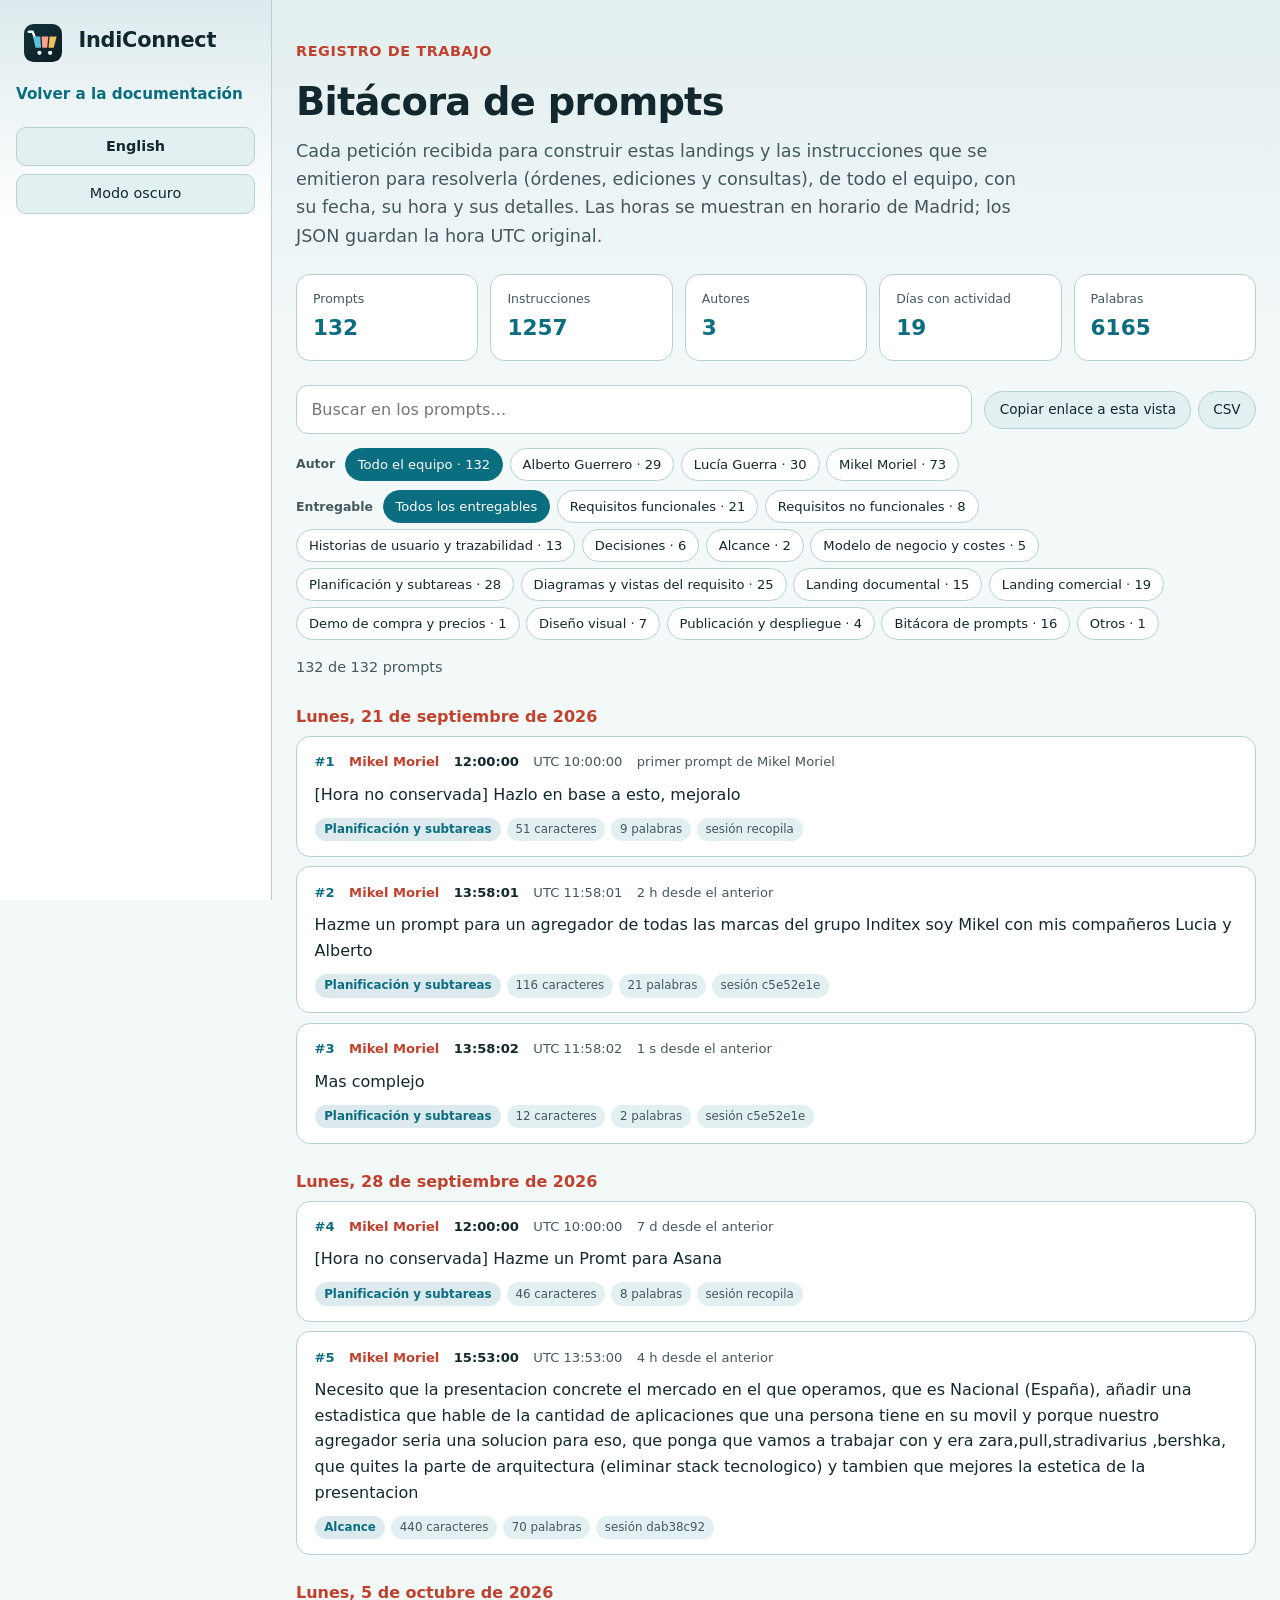
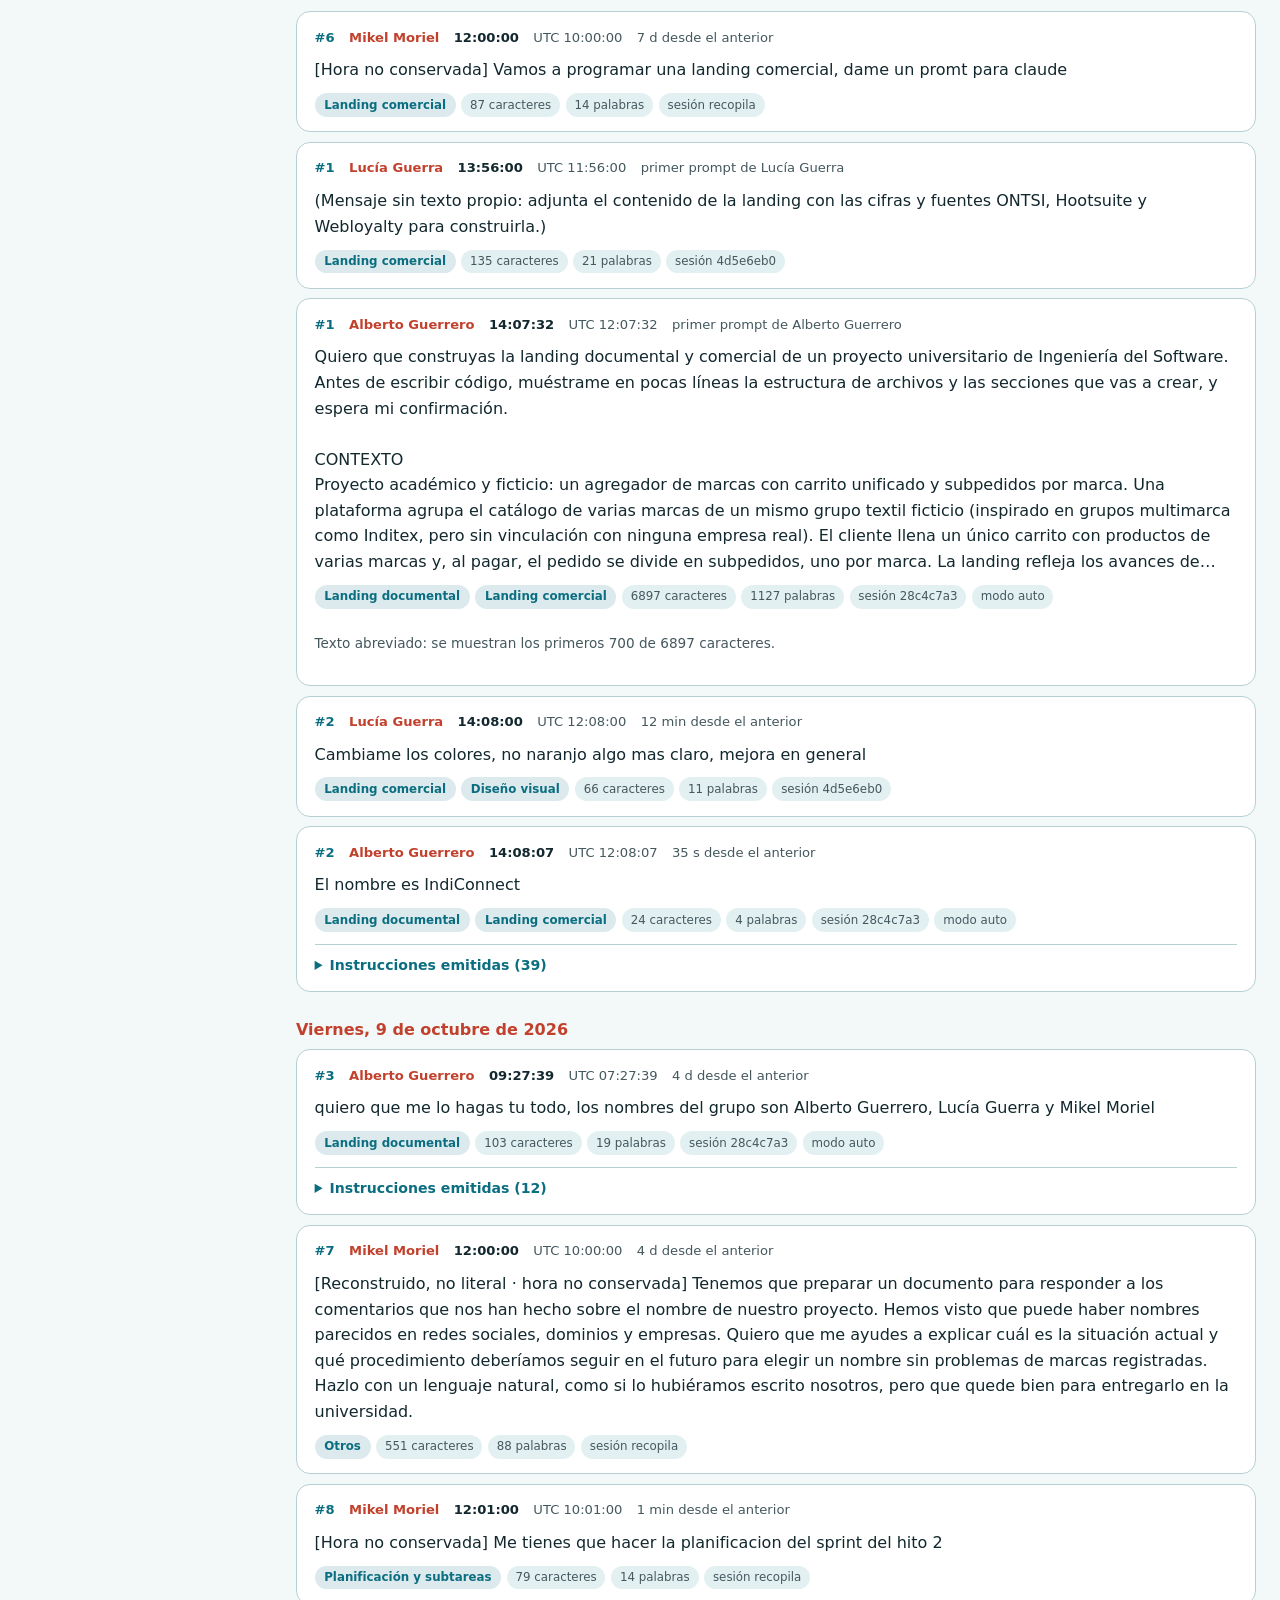
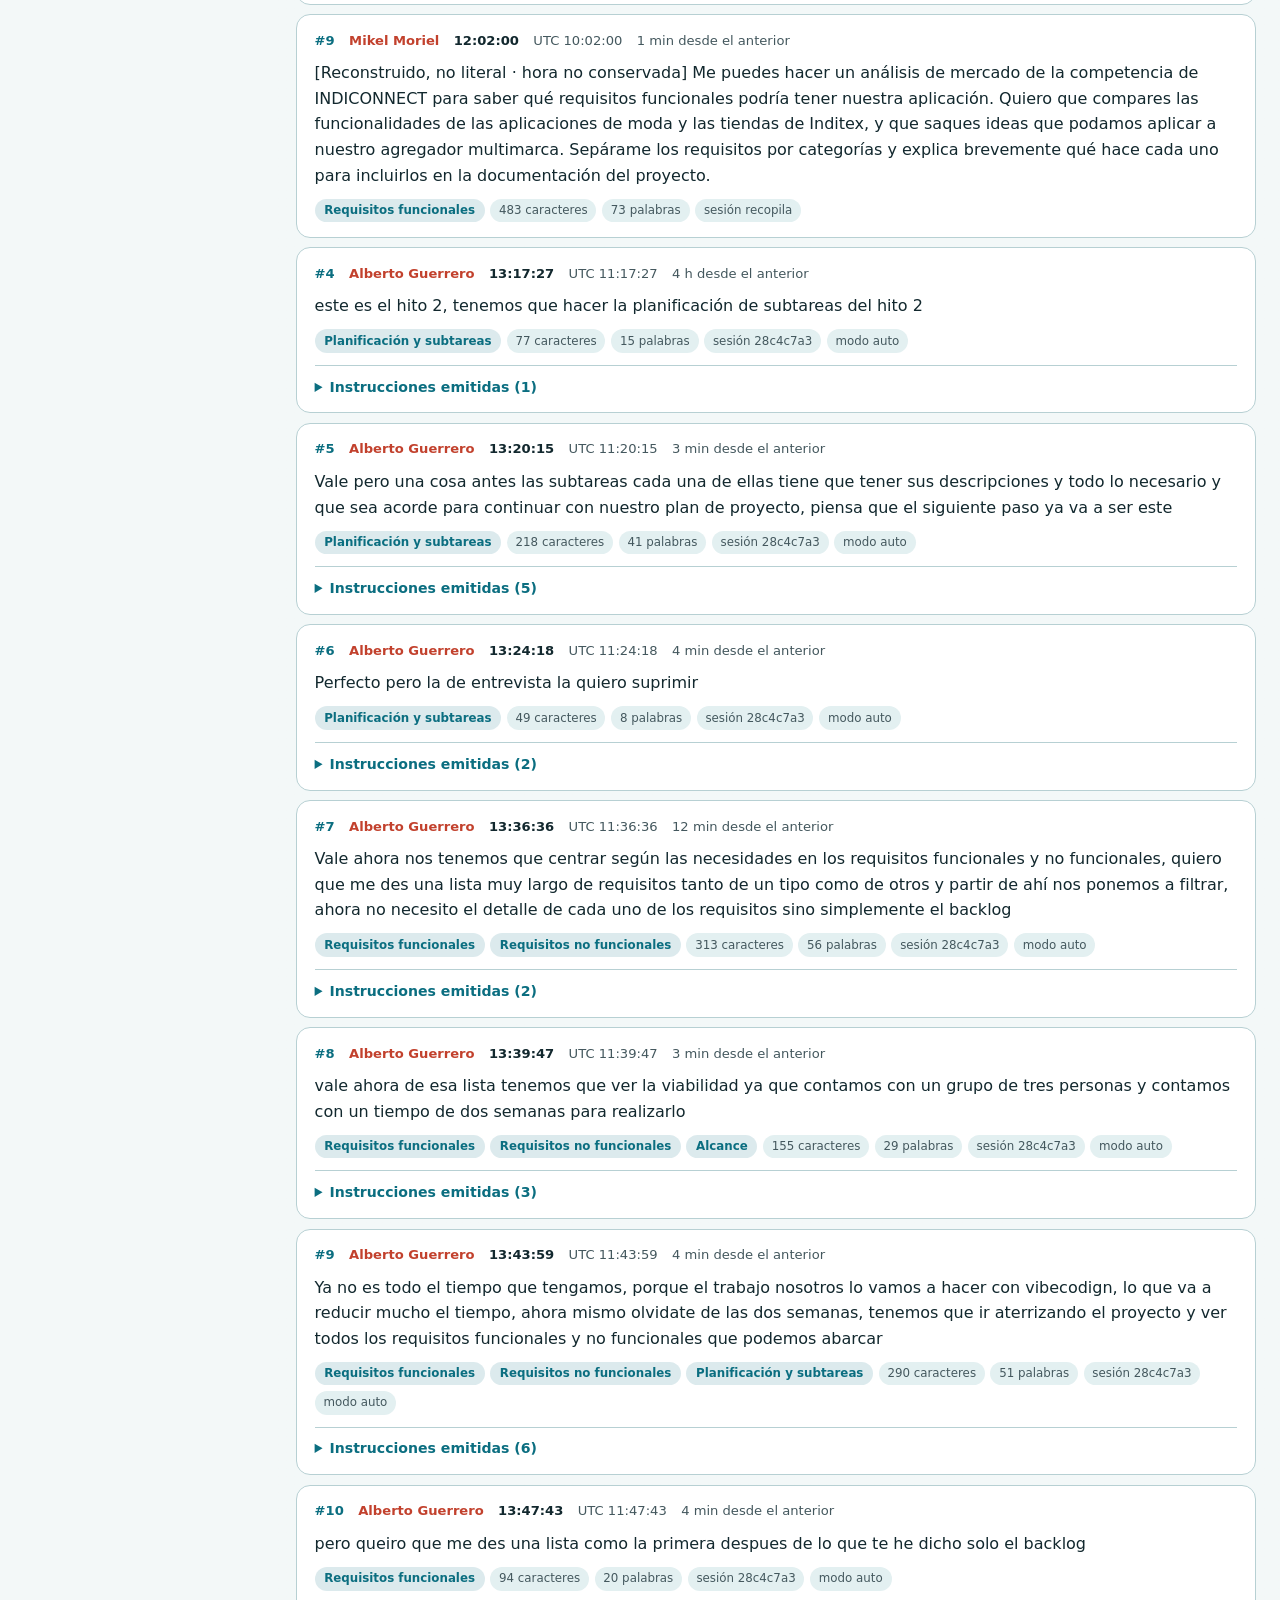
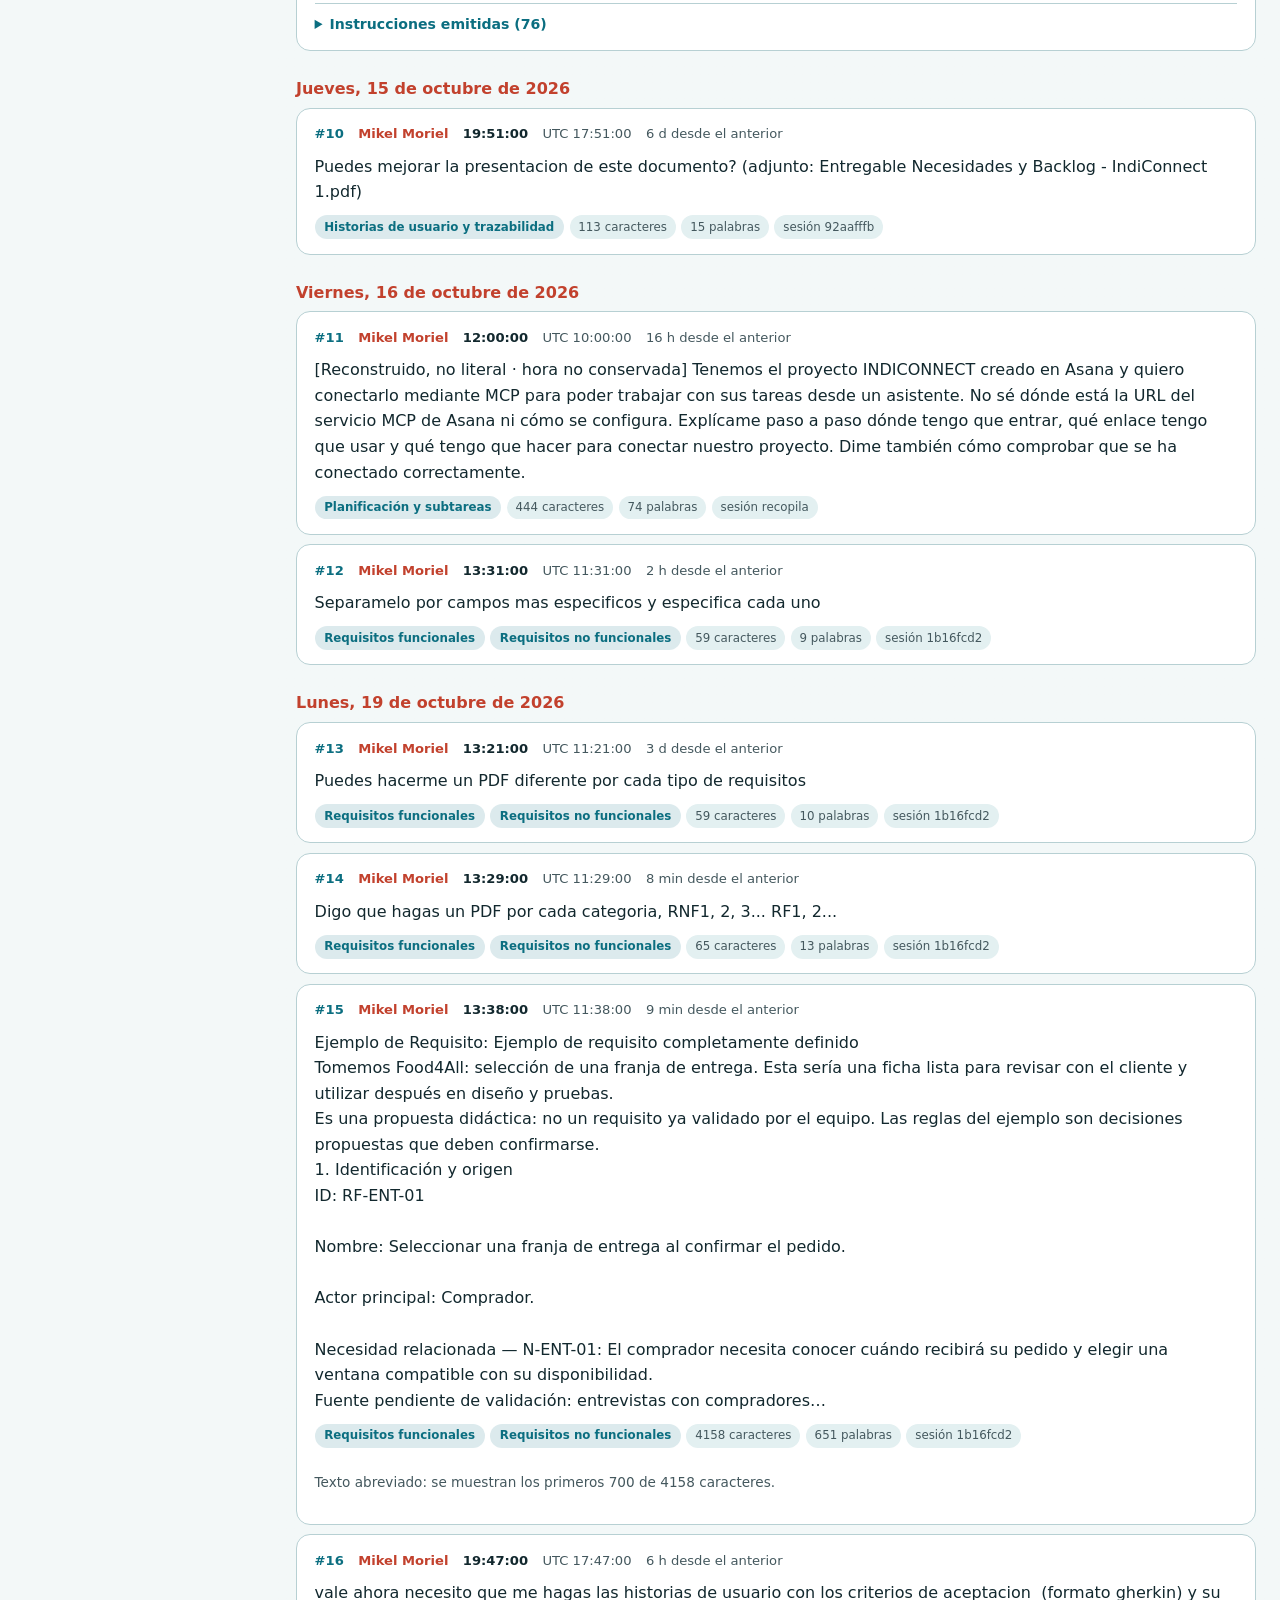
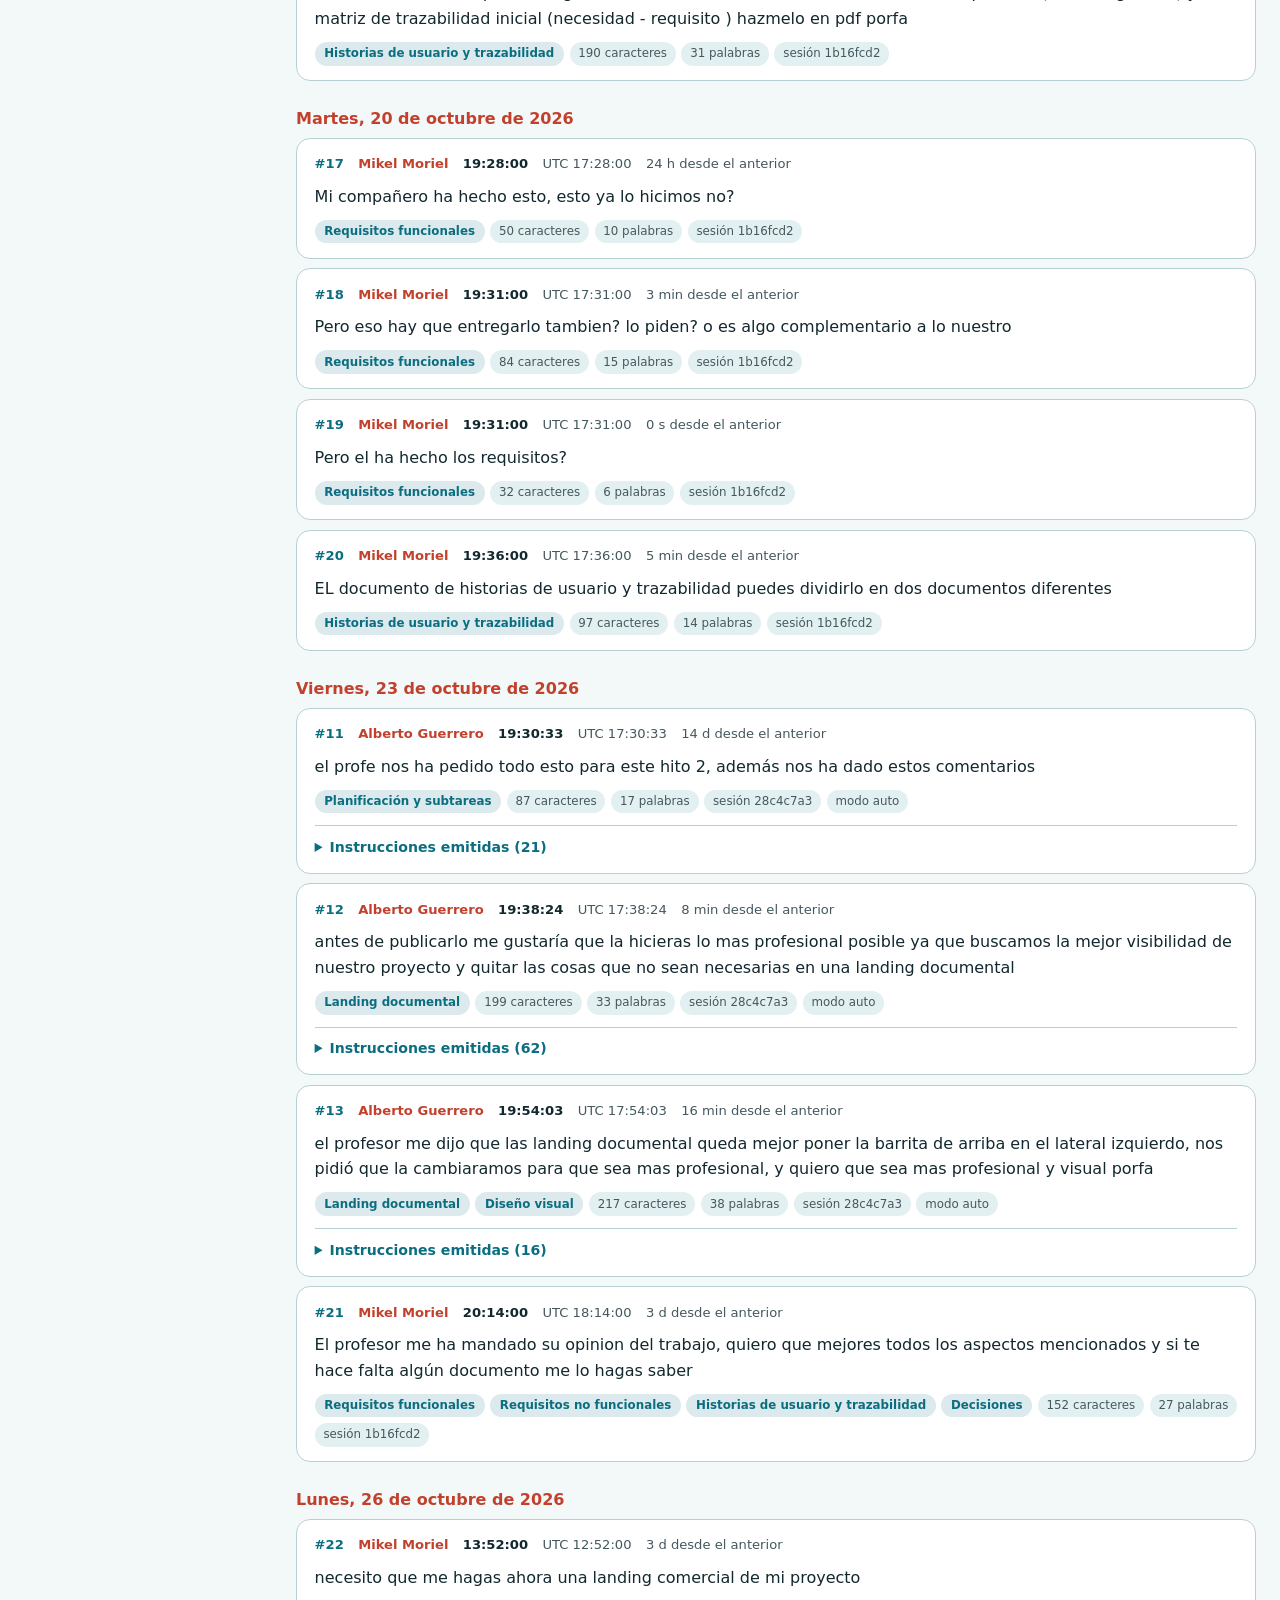
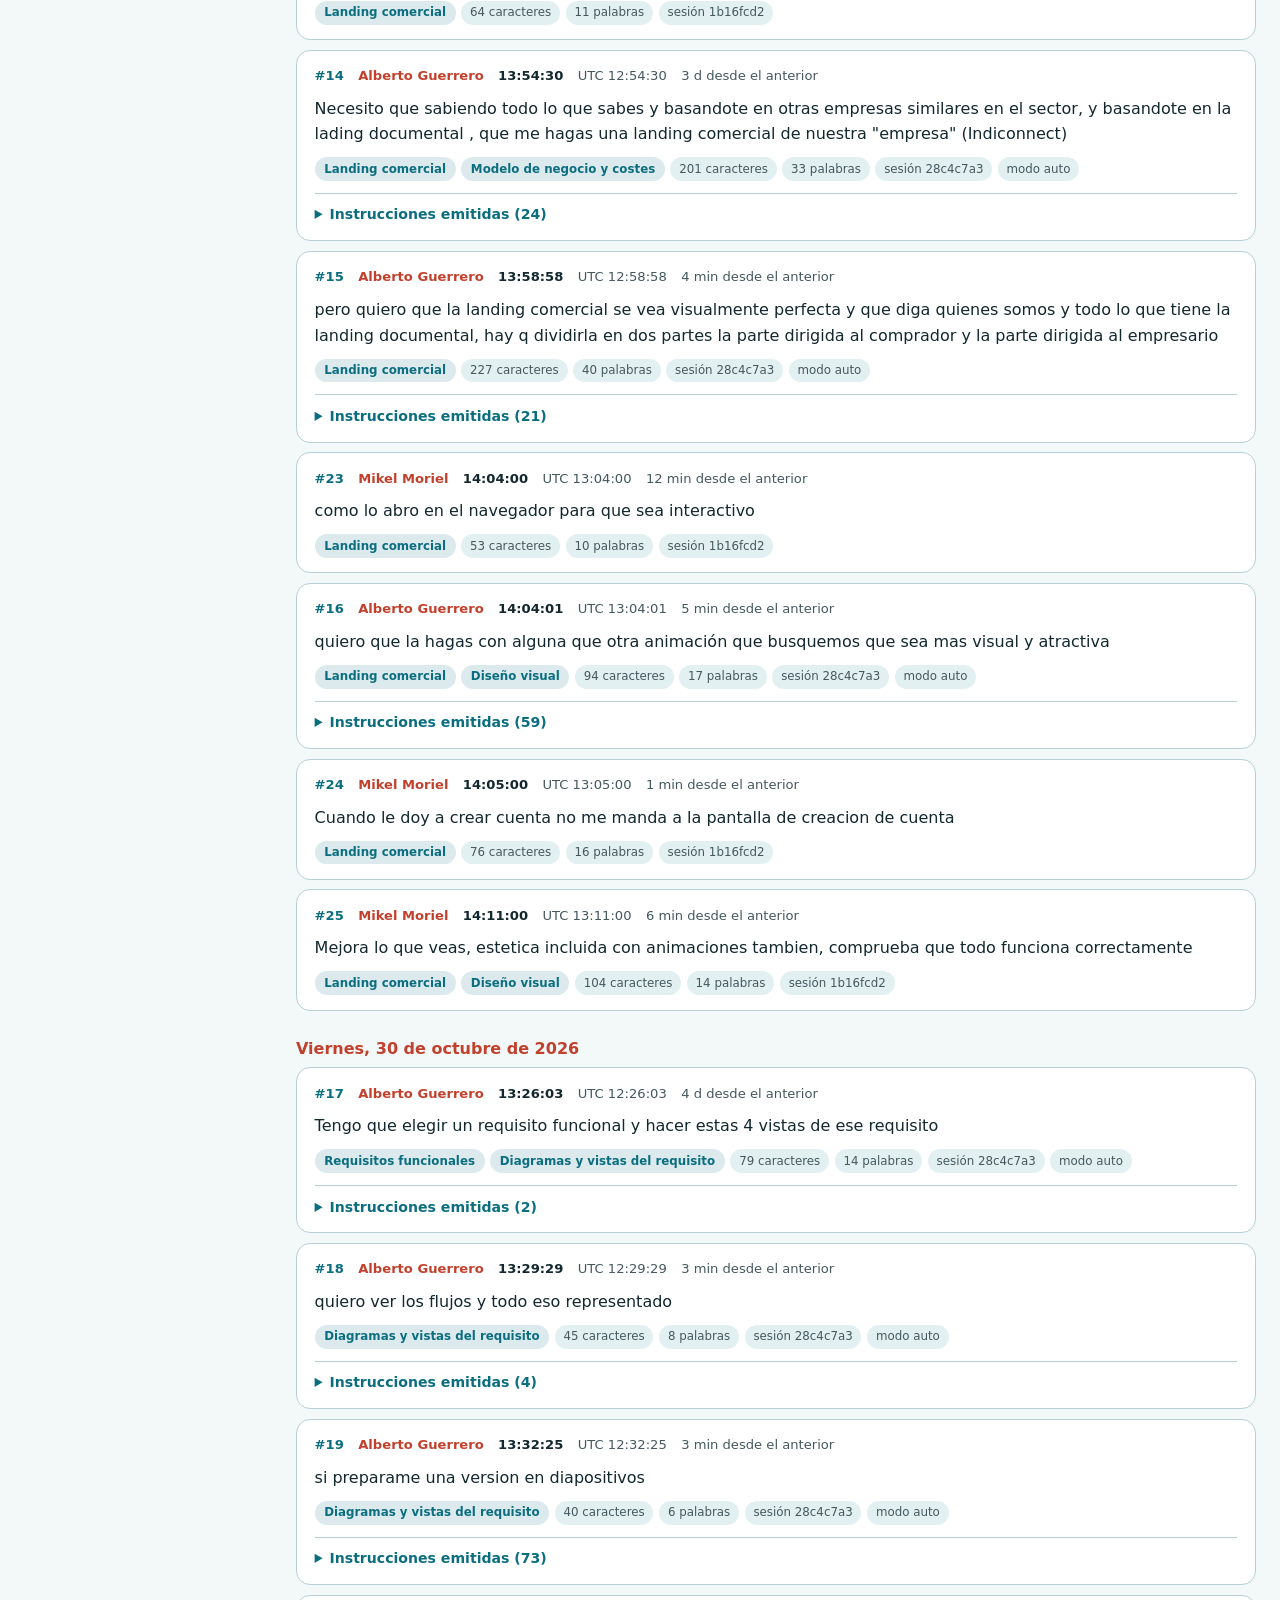
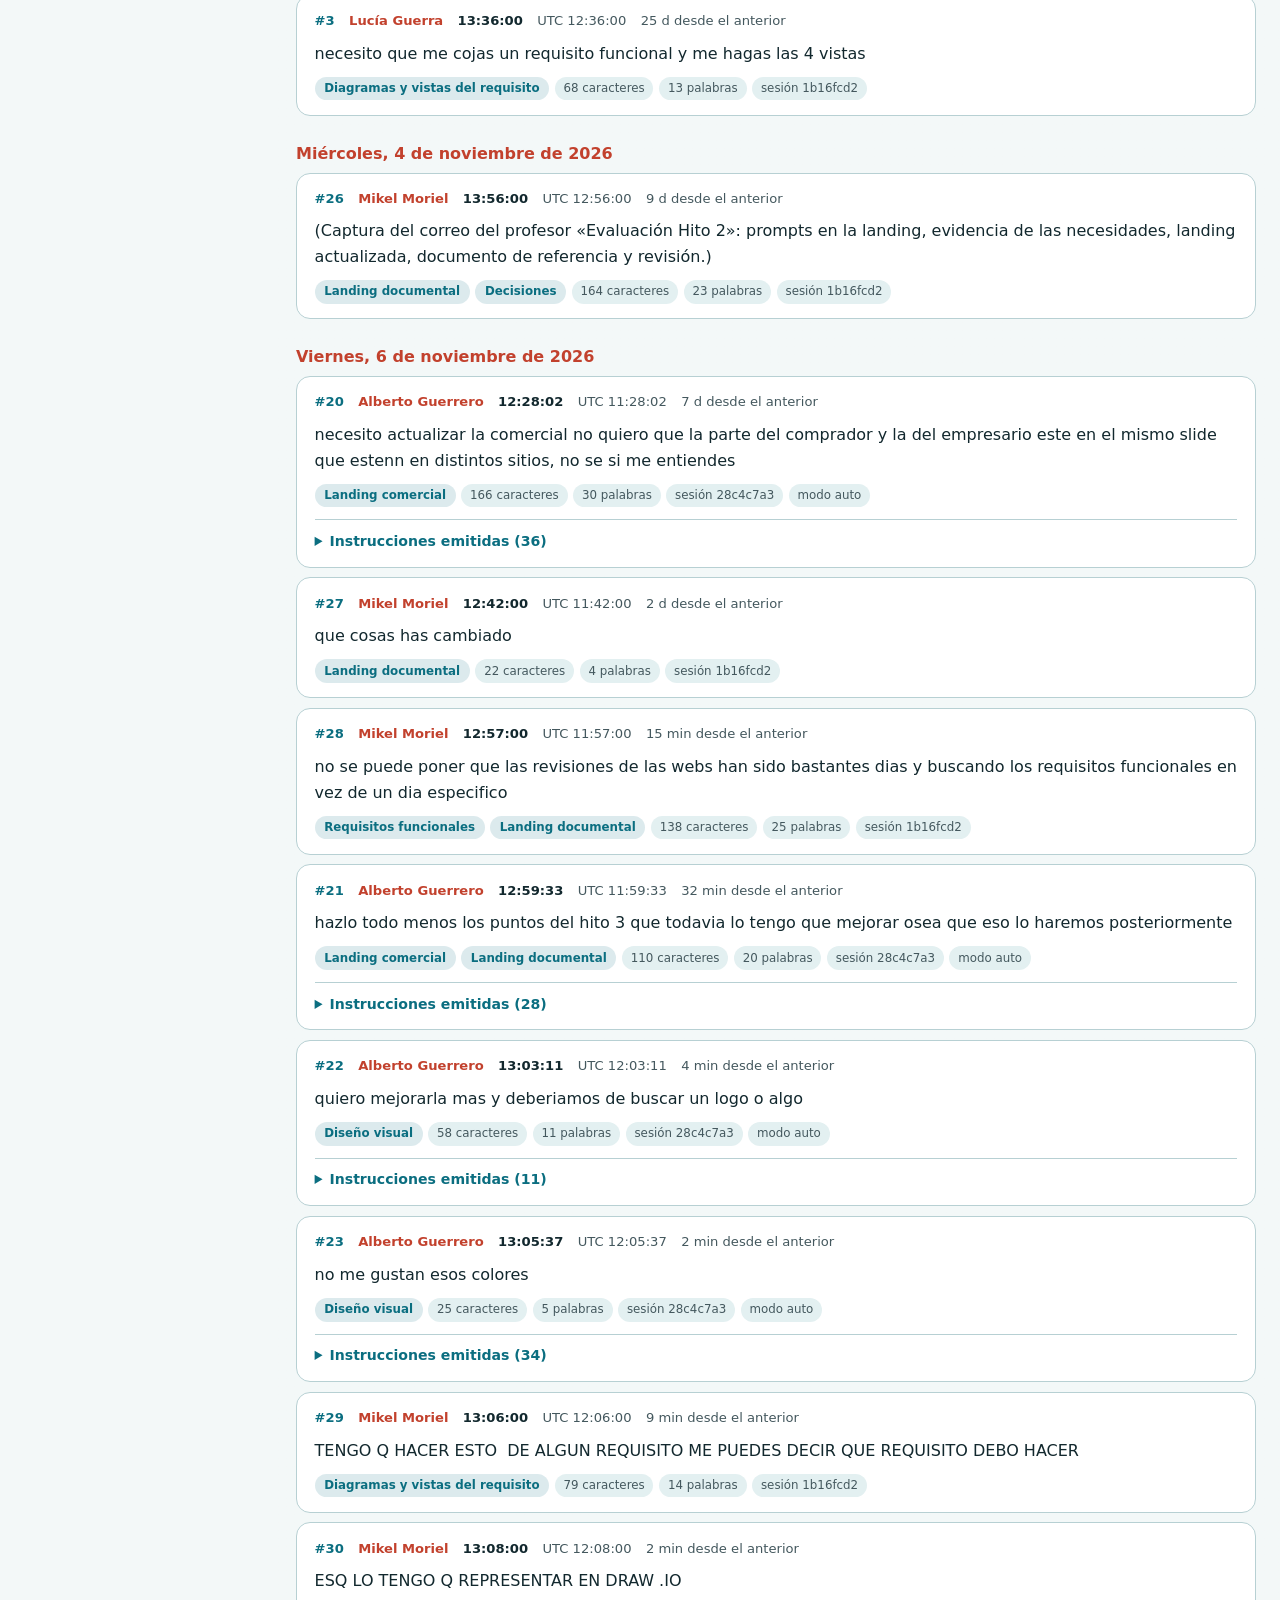
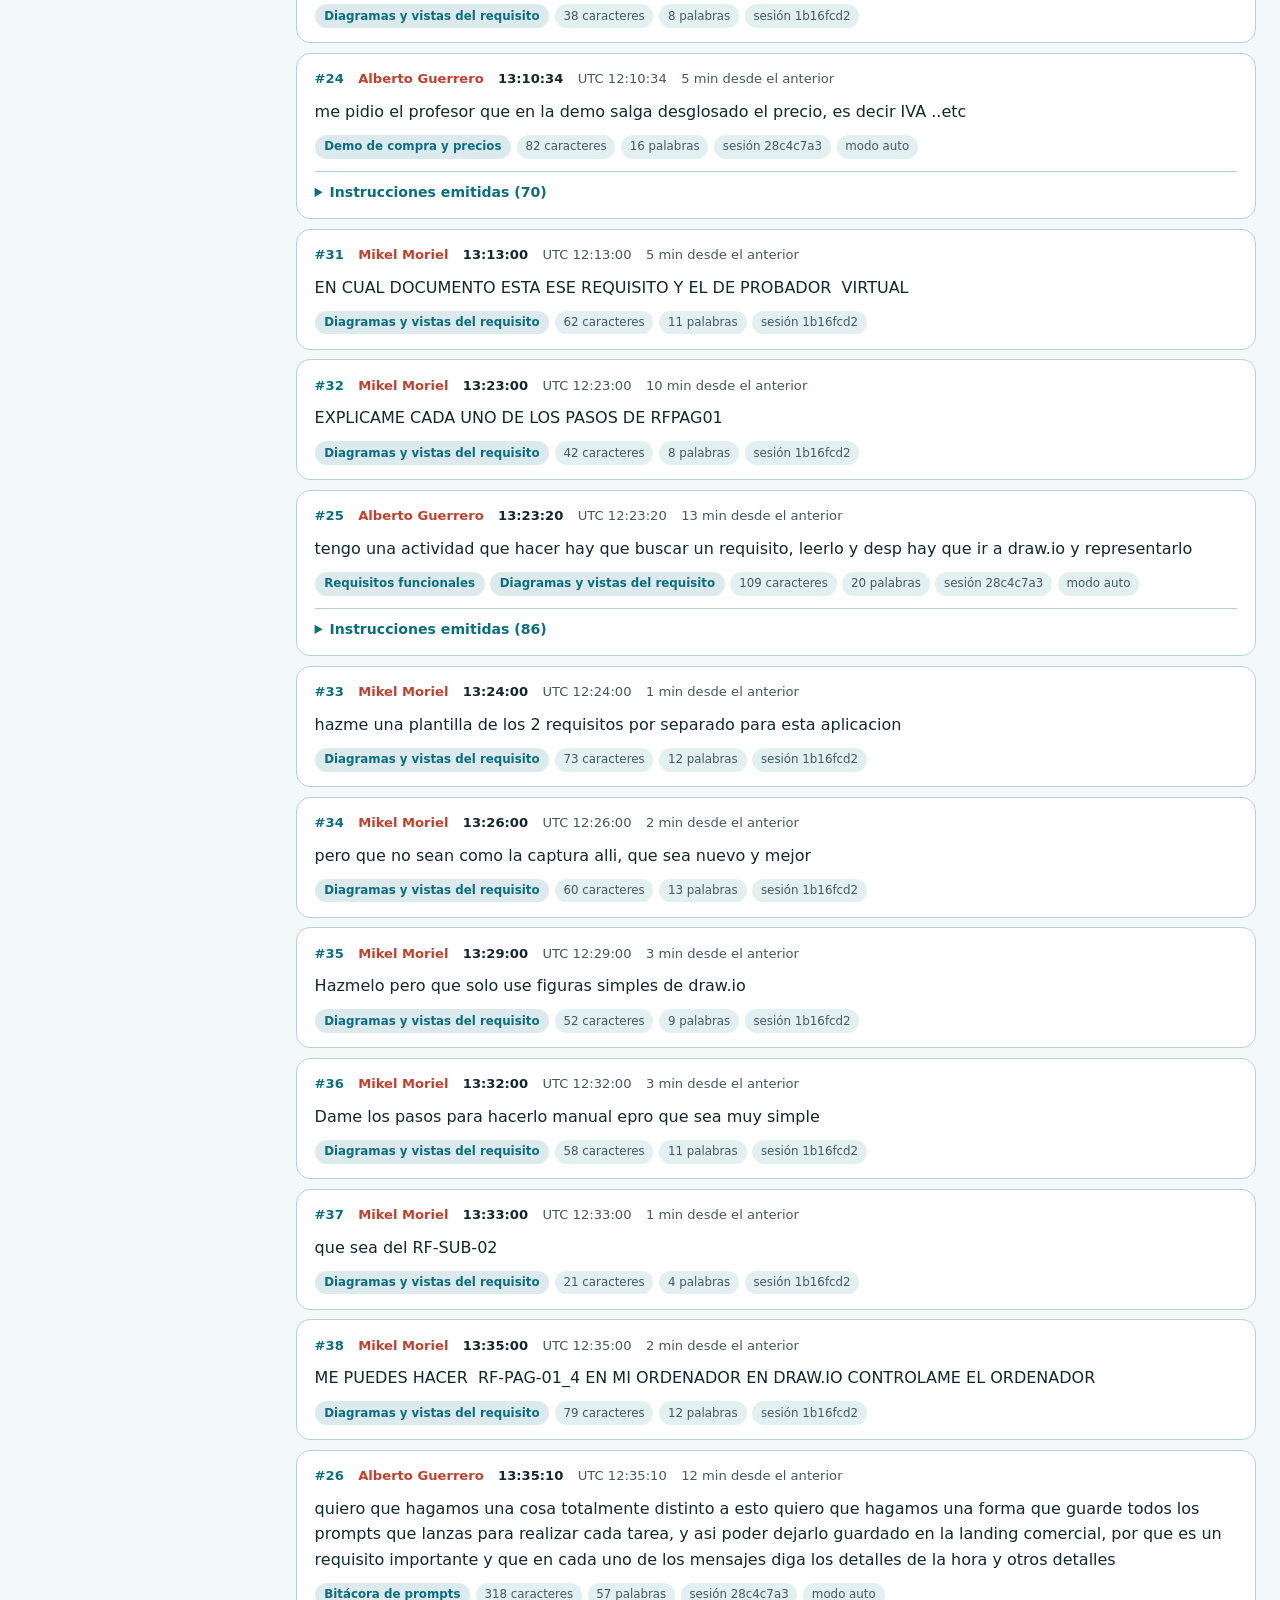
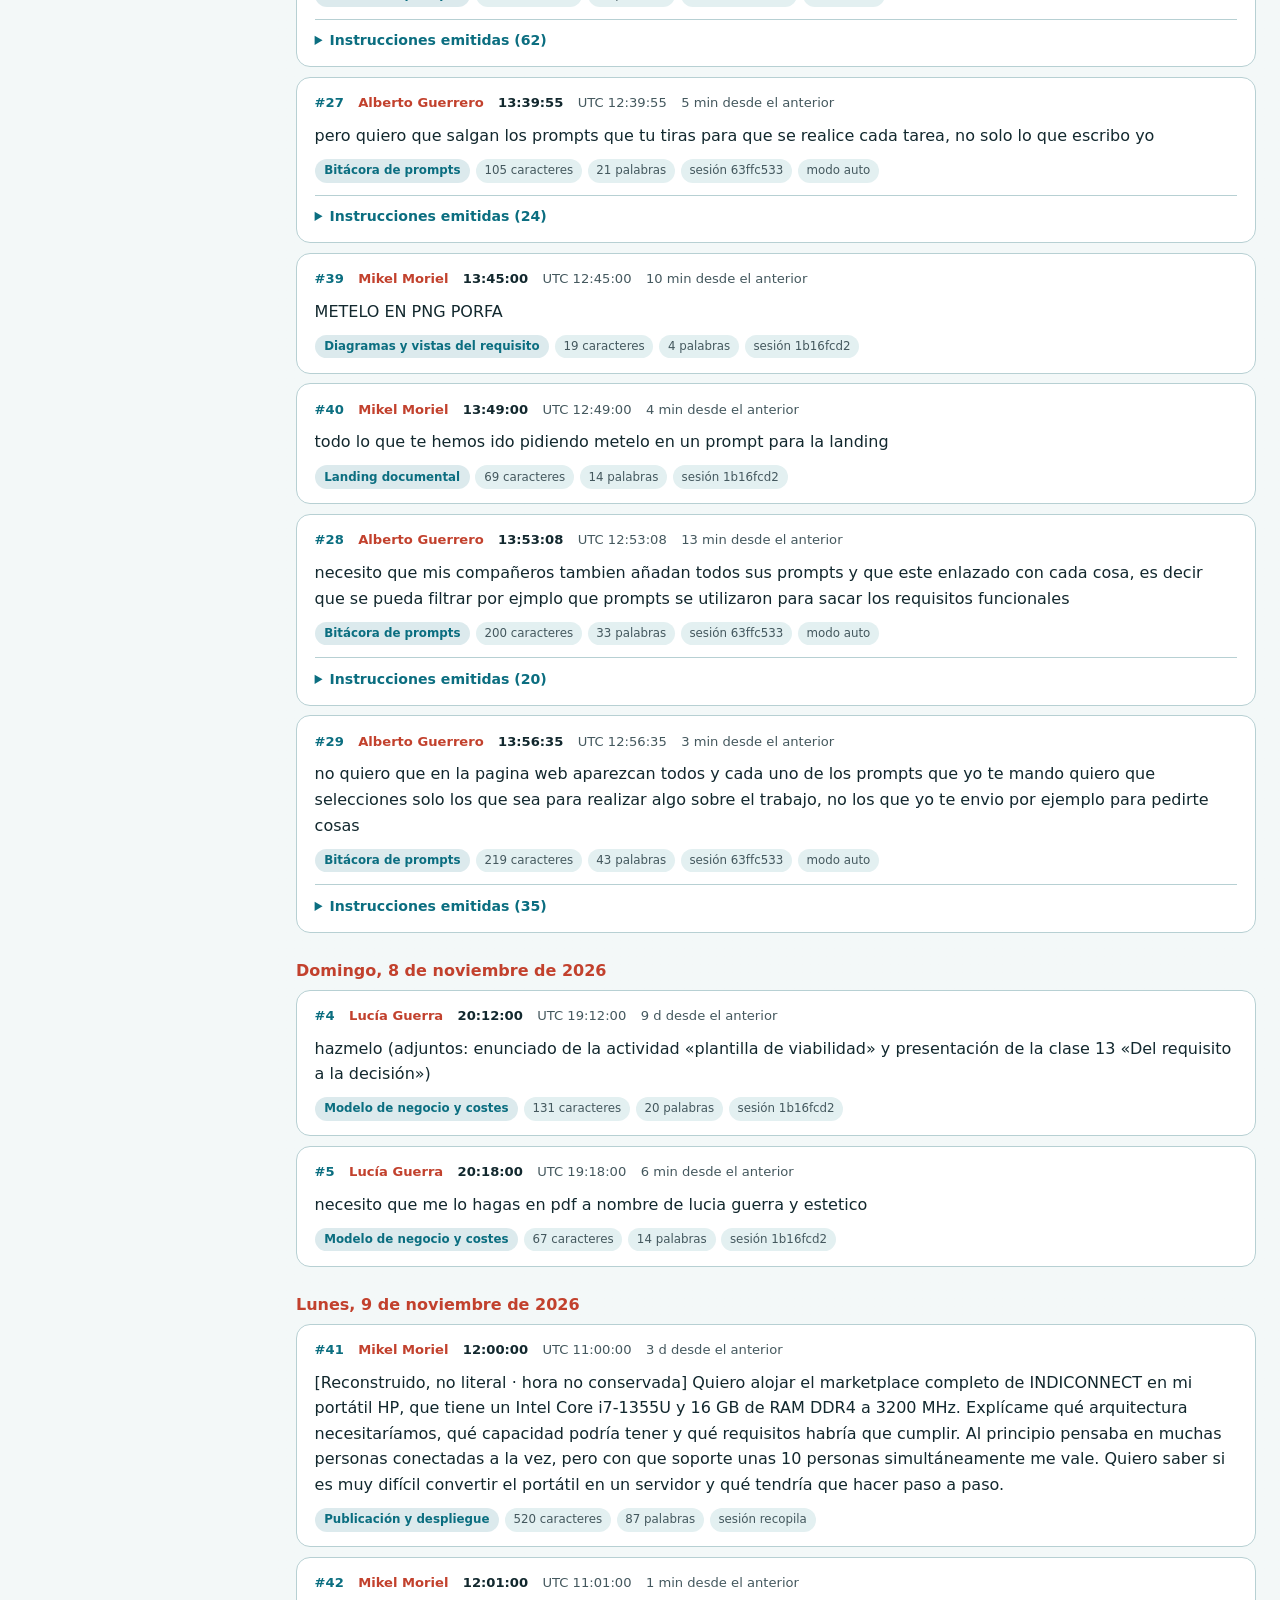
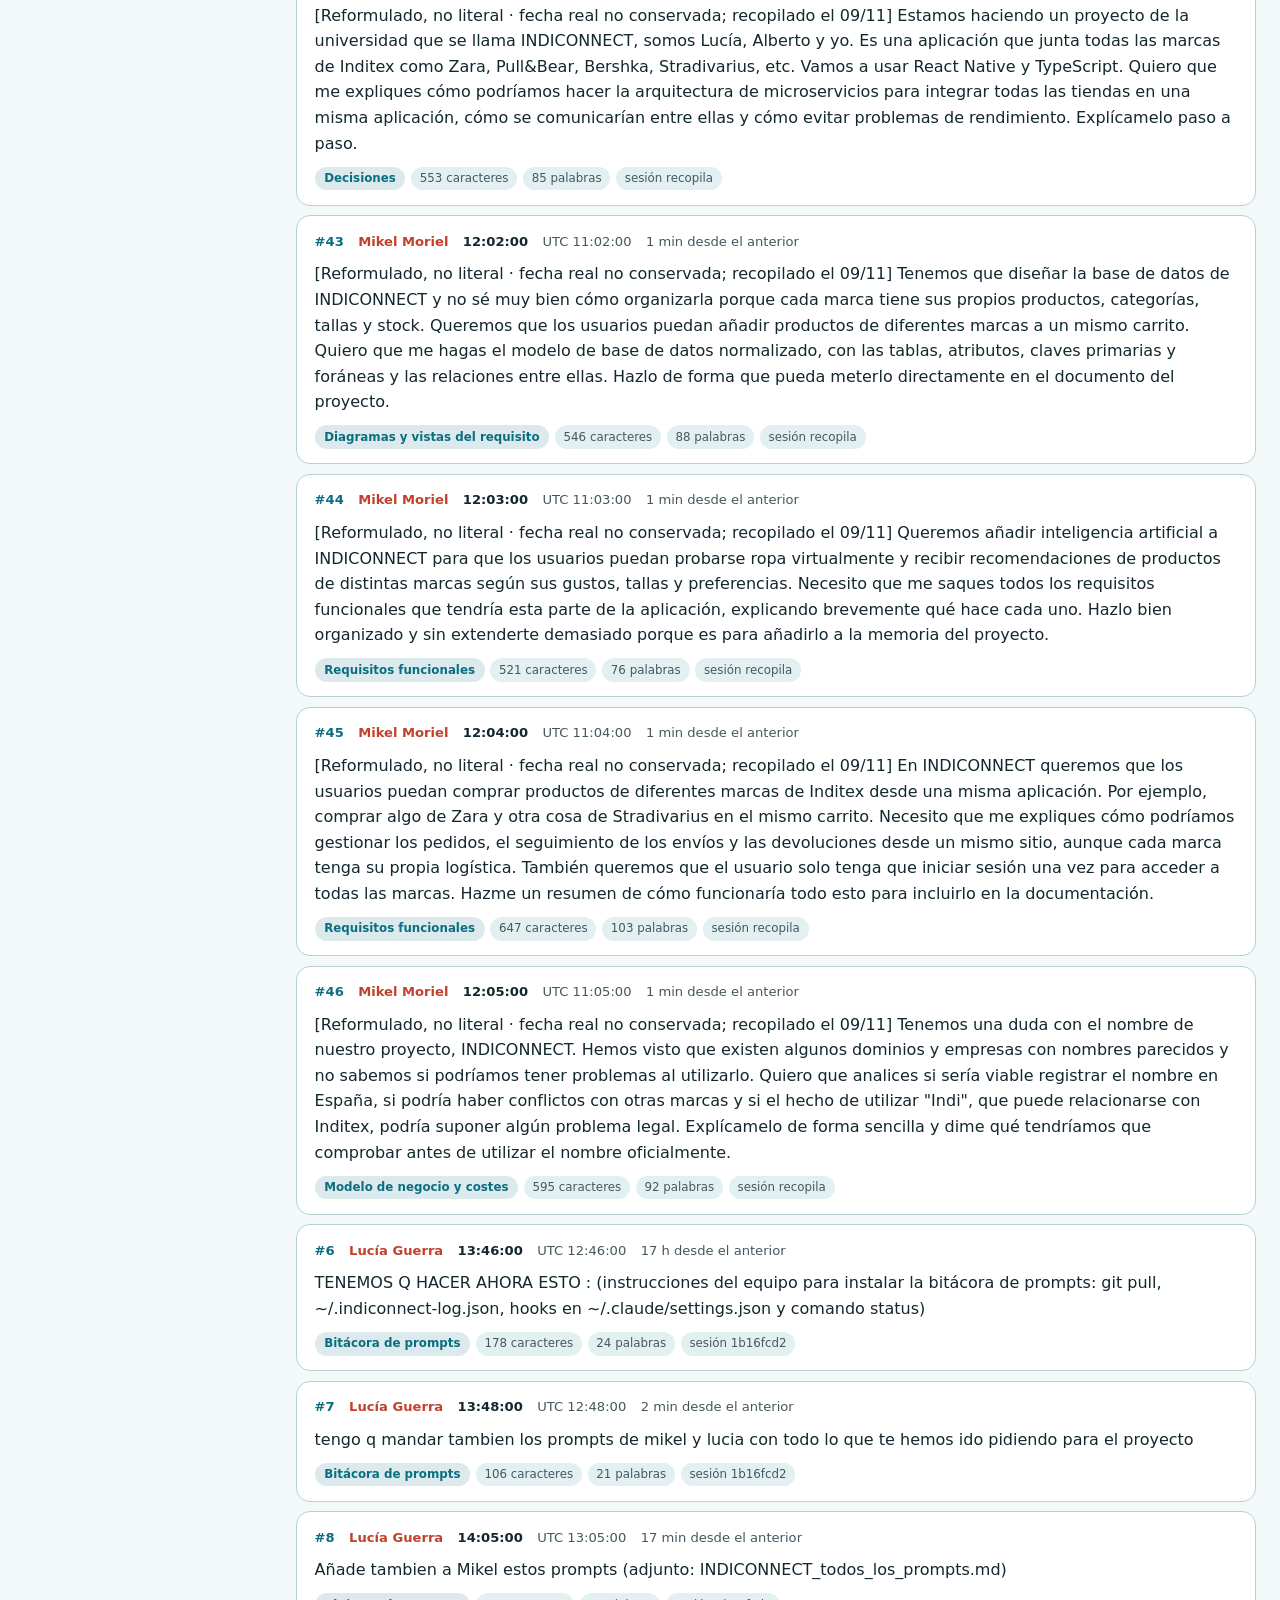
==== bitacora/index.html @ cd192332 "Add files via upload docs: bitacora de prompts en la landing documental y prompts nuevos de Lucia" ====
<!doctype html>
<html lang="es">
<head>
  <meta charset="utf-8">
  <meta name="viewport" content="width=device-width, initial-scale=1">
  <meta name="color-scheme" content="light dark">
  <meta name="description" content="Bitácora de prompts del equipo: cada petición hecha a la IA para construir el proyecto, filtrable por autor y por entregable. Proyecto académico ficticio.">
  <meta name="theme-color" content="#0b6e80" media="(prefers-color-scheme: light)">
  <meta name="theme-color" content="#0c1b20" media="(prefers-color-scheme: dark)">
  <title>Bitácora de prompts · IndiConnect</title>
  <link rel="icon" href="../assets/favicon.svg" type="image/svg+xml">
  <link rel="stylesheet" href="../css/styles.css">
  <link rel="stylesheet" href="bitacora.css">
  <script src="../js/lang.js"></script>
  <script src="bitacora.js" defer></script>
</head>
<body>
  <a class="skip-link" href="#main" id="lg-skip">Saltar al contenido</a>

  <header class="site-header">
    <div class="container header-inner">
      <a class="brand" href="../"><span class="brand-dot" aria-hidden="true"></span><span>IndiConnect</span></a>
      <a class="log-back" href="../#uso-ia" id="lg-back">Volver a la documentación</a>
      <button type="button" class="theme-toggle lang-toggle" id="lang-toggle">English</button>
      <button type="button" class="theme-toggle" id="theme-toggle">Modo oscuro</button>
    </div>
  </header>

  <main id="main" tabindex="-1">
    <section class="part--log">
      <div class="container">
        <p class="eyebrow" id="lg-eyebrow">Registro de trabajo</p>
        <h1 class="log-h1" id="lg-title">Bitácora de prompts</h1>
        <p class="lead" id="lg-intro"></p>
        <dl class="log-stats" id="lg-stats"></dl>
        <div class="log-tools">
          <label class="sr-only" for="lg-q" id="lg-qlabel">Buscar</label>
          <input type="search" id="lg-q" autocomplete="off">
          <div class="log-dl">
            <button type="button" class="log-btn" id="lg-share">Copiar enlace a esta vista</button>
            <button type="button" class="log-btn" id="lg-csv">CSV</button>
          </div>
        </div>
        <div class="log-filters">
          <div class="log-chips" id="lg-authors" role="group" aria-label="Autor"></div>
          <div class="log-chips" id="lg-chips" role="group" aria-label="Entregable"></div>
        </div>
        <p class="log-count" id="lg-count" aria-live="polite"></p>
        <div id="lg-list" class="log-list"></div>
        <p class="log-note" id="lg-note"></p>
      </div>
    </section>
  </main>

  <footer class="site-footer">
    <div class="container">
      <p class="legal" id="lg-legal">Proyecto académico ficticio, sin vinculación con Inditex ni con ninguna otra empresa o marca real. Equipo: Alberto Guerrero, Lucía Guerra y Mikel Moriel.</p>
    </div>
  </footer>
</body>
</html>
---- css/styles.css ----
/* ===== Tokens ===== */
:root {
  --bg: #f3f8f8;
  --surface: #ffffff;
  --surface-2: #e3f0f1;
  --text: #12282e;
  --muted: #44585e;
  --primary: #0b6e80;
  --on-primary: #ffffff;
  --accent: #c2412d;
  --border: #b7d0d3;
  --focus: #0b6e80;

  --b-warn-bg: #fff4d6;   --b-warn-fg: #6b4700;
  --b-info-bg: #dbeafe;   --b-info-fg: #1e3a8a;
  --b-ok-bg: #dcfce7;     --b-ok-fg: #14532d;
  --b-bad-bg: #fee2e2;    --b-bad-fg: #7f1d1d;
  --b-neu-bg: #e5e7eb;    --b-neu-fg: #374151;

  --radius: 12px;
  --max: 68rem;
  --font: system-ui, -apple-system, "Segoe UI", Roboto, "Helvetica Neue", Arial, sans-serif;
  color-scheme: light;
}

@media (prefers-color-scheme: dark) {
  :root:not([data-theme="light"]) {
    --bg: #0c1b20;
    --surface: #12272d;
    --surface-2: #19333a;
    --text: #e8f3f4;
    --muted: #a9c3c8;
    --primary: #5ec3d6;
    --on-primary: #0c1b20;
    --accent: #ff9e8a;
    --border: #2f5159;
    --focus: #ff9e8a;
    --b-warn-bg: #3a2c08;  --b-warn-fg: #fde68a;
    --b-info-bg: #172554;  --b-info-fg: #bfdbfe;
    --b-ok-bg: #052e16;    --b-ok-fg: #bbf7d0;
    --b-bad-bg: #450a0a;   --b-bad-fg: #fecaca;
    --b-neu-bg: #2b2f45;   --b-neu-fg: #d1d5db;
    color-scheme: dark;
  }
}
:root[data-theme="dark"] {
  --bg: #0c1b20;
  --surface: #12272d;
  --surface-2: #19333a;
  --text: #e8f3f4;
  --muted: #a9c3c8;
  --primary: #5ec3d6;
  --on-primary: #0c1b20;
  --accent: #ff9e8a;
  --border: #2f5159;
  --focus: #ff9e8a;
  --b-warn-bg: #3a2c08;  --b-warn-fg: #fde68a;
  --b-info-bg: #172554;  --b-info-fg: #bfdbfe;
  --b-ok-bg: #052e16;    --b-ok-fg: #bbf7d0;
  --b-bad-bg: #450a0a;   --b-bad-fg: #fecaca;
  --b-neu-bg: #2b2f45;   --b-neu-fg: #d1d5db;
  color-scheme: dark;
}

/* ===== Base (móvil primero) ===== */
*, *::before, *::after { box-sizing: border-box; }
html { scroll-behavior: smooth; scroll-padding-top: 6.5rem; }
@media (prefers-reduced-motion: reduce) { html { scroll-behavior: auto; } }

body {
  margin: 0;
  font-family: var(--font);
  font-size: 1rem;
  line-height: 1.6;
  color: var(--text);
  background: var(--bg);
}
h1, h2, h3, h4 { line-height: 1.2; margin: 0 0 .5rem; }
h1 { font-size: clamp(2rem, 7vw, 3.25rem); letter-spacing: -.02em; }
h2 { font-size: clamp(1.5rem, 4.5vw, 2rem); }
h3 { font-size: 1.1rem; }
h4 { font-size: 1.05rem; }
p { margin: 0 0 1rem; }
a { color: var(--primary); }
ul, ol { margin: 0; padding: 0; }

:focus-visible { outline: 3px solid var(--focus); outline-offset: 3px; border-radius: 4px; }
#main:focus { outline: none; }

.container { width: 100%; max-width: var(--max); margin: 0 auto; padding: 0 1rem; }

.skip-link {
  position: absolute; left: .5rem; top: -4rem; z-index: 100;
  background: var(--primary); color: var(--on-primary);
  padding: .6rem 1rem; border-radius: 8px; text-decoration: none; font-weight: 600;
}
.skip-link:focus { top: .5rem; }

/* ===== Cabecera ===== */
.site-header {
  position: sticky; top: 0; z-index: 50;
  background: var(--surface); border-bottom: 1px solid var(--border);
}
.header-inner { display: flex; flex-wrap: wrap; align-items: center; justify-content: space-between; gap: .25rem .75rem; min-height: 3.5rem; padding-top: .35rem; padding-bottom: .35rem; }
.brand {
  display: inline-flex; align-items: center; gap: .5rem; flex: none;
  font-weight: 700; color: var(--text); text-decoration: none;
}
.brand-dot {
  width: 2rem; height: 2rem; flex: none;
  background: url("../assets/logo.svg") center / contain no-repeat;
}
#site-nav { order: 3; flex: 1 0 100%; min-width: 0; overflow-x: auto; scrollbar-width: thin; }
#site-nav ul { display: flex; gap: .25rem; list-style: none; white-space: nowrap; }
#site-nav a {
  display: block; padding: .5rem .65rem; border-radius: 8px;
  color: var(--muted); text-decoration: none; font-size: .95rem;
}
#site-nav a:hover { background: var(--surface-2); color: var(--text); }
.theme-toggle {
  flex: none; font: inherit; font-size: .9rem; cursor: pointer;
  color: var(--text); background: var(--surface-2);
  border: 1px solid var(--border); border-radius: 999px; padding: .45rem .9rem;
}
.theme-toggle:hover { border-color: var(--primary); }

/* ===== Secciones ===== */
section { padding: 3rem 0; }
section.alt { background: var(--surface-2); }
.section-head { display: flex; flex-wrap: wrap; align-items: center; gap: .5rem 1rem; margin-bottom: 1rem; }
.section-head h2 { margin: 0; }
.lead { font-size: 1.1rem; color: var(--muted); max-width: 46rem; }
.sub-title { margin: 2rem 0 1rem; }
.note { color: var(--muted); font-size: .95rem; }
.noscript { padding: 1rem; }

.hero { padding: 3.5rem 0 3rem; background:
  radial-gradient(60rem 24rem at 100% -10%, color-mix(in srgb, var(--primary) 18%, transparent), transparent 70%),
  var(--bg); }
.eyebrow { color: var(--accent); font-weight: 700; font-size: .9rem; letter-spacing: .04em; text-transform: uppercase; }
.hero .lead { margin-bottom: 1.5rem; color: var(--text); }
.btn {
  display: inline-block; padding: .8rem 1.4rem; border-radius: 999px;
  background: var(--primary); color: var(--on-primary);
  font-weight: 700; text-decoration: none;
}
.btn:hover { filter: brightness(1.1); }
.legal { color: var(--muted); font-size: .9rem; }

/* ===== Tarjetas, paneles ===== */
.cards { display: grid; gap: 1rem; list-style: none; grid-template-columns: 1fr; }
.card, .panel {
  background: var(--surface); border: 1px solid var(--border);
  border-radius: var(--radius); padding: 1.1rem 1.2rem;
}
.card > :last-child, .panel > :last-child { margin-bottom: 0; }
.card-top { display: flex; flex-wrap: wrap; align-items: center; justify-content: space-between; gap: .5rem; margin-bottom: .5rem; }
.card-top h3, .card-top h4 { margin: 0; }
.panel { margin-bottom: 1rem; }
.panel--soft { background: var(--surface-2); }
section.alt .panel--soft, section.alt .card, section.alt .panel { background: var(--surface); }
.panel--warn { border-left: 5px solid var(--accent); }
.tag {
  display: inline-block; margin-bottom: .6rem; padding: .15rem .6rem; border-radius: 999px;
  background: var(--b-warn-bg); color: var(--b-warn-fg);
  font-size: .8rem; font-weight: 700;
}
.hypothesis { font-weight: 600; color: var(--accent); }

.badge {
  display: inline-block; padding: .15rem .65rem; border-radius: 999px; border: 1px solid currentColor;
  font-size: .8rem; font-weight: 700; white-space: nowrap;
}
.badge--borrador { background: var(--b-warn-bg); color: var(--b-warn-fg); }
.badge--en-revision, .badge--en-curso { background: var(--b-info-bg); color: var(--b-info-fg); }
.badge--aprobado, .badge--entregado { background: var(--b-ok-bg); color: var(--b-ok-fg); }
.badge--descartado { background: var(--b-bad-bg); color: var(--b-bad-fg); }
.badge--pendiente { background: var(--b-neu-bg); color: var(--b-neu-fg); }

.legend { display: flex; flex-wrap: wrap; gap: .5rem; list-style: none; margin: 1rem 0 1.5rem; }

.plain-list { list-style: disc; padding-left: 1.2rem; }
.check-list, .cross-list { list-style: none; }
.check-list li, .cross-list li { position: relative; padding-left: 1.6rem; margin-bottom: .5rem; }
.check-list li::before { content: "✓"; position: absolute; left: 0; font-weight: 700; color: var(--b-ok-fg); }
.cross-list li::before { content: "✕"; position: absolute; left: 0; font-weight: 700; color: var(--b-bad-fg); }
:root[data-theme="dark"] .check-list li::before { color: #86efac; }
:root[data-theme="dark"] .cross-list li::before { color: #fca5a5; }
@media (prefers-color-scheme: dark) {
  :root:not([data-theme="light"]) .check-list li::before { color: #86efac; }
  :root:not([data-theme="light"]) .cross-list li::before { color: #fca5a5; }
}
.two-col { display: grid; gap: 1rem; grid-template-columns: 1fr; }
.two-col .panel { margin: 0; }

/* ===== Diagrama ===== */
.how-grid { display: grid; gap: 1.5rem; grid-template-columns: 1fr; align-items: center; margin: 1.5rem 0; }
.figure { margin: 0; display: flex; justify-content: center; }
.diagram { width: 100%; max-width: 26rem; height: auto; }
.dg-box { fill: var(--surface); stroke: var(--primary); stroke-width: 2; }
.dg-box--order { fill: var(--primary); }
.dg-box--sub { stroke: var(--accent); }
.dg-title { fill: var(--text); font: 700 15px var(--font); }
.dg-sub { fill: var(--muted); font: 12px var(--font); }
.dg-box--order + .dg-title { fill: var(--on-primary); }
.dg-box--order ~ .dg-sub { fill: var(--on-primary); }
.dg-cap { fill: var(--muted); font: 600 13px var(--font); }
.dg-arrow { fill: none; stroke: var(--muted); stroke-width: 2; }
.dg-head { fill: var(--muted); }
.steps { list-style: none; counter-reset: s; display: grid; gap: 1rem; }
.steps li { counter-increment: s; position: relative; padding-left: 3rem; }
.steps li::before {
  content: counter(s); position: absolute; left: 0; top: 0;
  width: 2.2rem; height: 2.2rem; border-radius: 50%;
  display: grid; place-items: center; font-weight: 700;
  background: var(--primary); color: var(--on-primary);
}
.steps p { margin: 0; color: var(--muted); }

/* ===== Tabla ===== */
.table-wrap { overflow-x: auto; }
table { width: 100%; border-collapse: collapse; min-width: 20rem; }
caption { text-align: left; font-weight: 600; padding-bottom: .5rem; color: var(--muted); }
th, td { padding: .6rem .75rem; text-align: left; border-bottom: 1px solid var(--border); }
td:last-child, tfoot th:last-child { text-align: right; }
thead th { background: var(--surface-2); }
tfoot th, tfoot td { font-weight: 700; border-bottom: 0; }
td { font-variant-numeric: tabular-nums; }

/* ===== Línea de tiempo ===== */
.timeline { list-style: none; position: relative; padding-left: 1.75rem; display: grid; gap: 1rem; }
.timeline::before { content: ""; position: absolute; left: .45rem; top: .5rem; bottom: .5rem; width: 3px; background: var(--border); }
.tl-item { position: relative; }
.tl-item::before {
  content: ""; position: absolute; left: -1.75rem; top: 1.3rem;
  width: 1rem; height: 1rem; border-radius: 50%;
  background: var(--surface); border: 3px solid var(--border);
}
.tl-item--en-curso::before { border-color: var(--primary); background: var(--primary); }
.tl-item--entregado::before { border-color: var(--b-ok-fg); background: var(--b-ok-fg); }
:root[data-theme="dark"] .tl-item--entregado::before { border-color: #86efac; background: #86efac; }
@media (prefers-color-scheme: dark) {
  :root:not([data-theme="light"]) .tl-item--entregado::before { border-color: #86efac; background: #86efac; }
}
.dates { color: var(--muted); font-size: .95rem; margin-bottom: .5rem; }

/* ===== Equipo ===== */
.member { text-align: center; }
.avatar {
  width: 4rem; height: 4rem; margin: 0 auto .75rem; border-radius: 50%;
  display: grid; place-items: center; font-size: 1.5rem; font-weight: 700;
  background: var(--surface-2); color: var(--primary); border: 2px solid var(--border);
}
.role { color: var(--muted); margin: 0; }

/* ===== Pie ===== */
.site-footer { padding: 2.5rem 0; background: var(--surface); border-top: 1px solid var(--border); }
.legal-label { font-weight: 700; margin-bottom: .25rem; }
.updated { margin: 0; color: var(--muted); font-size: .9rem; }

/* ===== Pantallas medias y grandes ===== */
@media (min-width: 48rem) {
  .container { padding: 0 1.5rem; }
  .header-inner { flex-wrap: nowrap; justify-content: flex-start; }
  #site-nav { order: 0; flex: 1; }
  html { scroll-padding-top: 4.5rem; }
  section { padding: 4.5rem 0; }
  .cards { grid-template-columns: repeat(2, 1fr); }
  .two-col { grid-template-columns: 1fr 1fr; }
  .how-grid { grid-template-columns: 1fr 1fr; }
  .timeline { padding-left: 2.25rem; }
  .timeline::before { left: .7rem; }
  .tl-item::before { left: -2.25rem; }
}
@media (min-width: 64rem) {
  .cards { grid-template-columns: repeat(3, 1fr); }
  .timeline .cards { grid-template-columns: 1fr; }
}

@media (forced-colors: active) {
  .badge, .card, .panel { border: 1px solid CanvasText; }
}

/* ===== Hito 2: tablas de texto, listas con ID, criterios ===== */
.table--text { min-width: 36rem; }
.table--text td:last-child, .table--text tfoot th:last-child { text-align: left; }
.table--text th[scope="row"] { white-space: nowrap; }
.table--text td { vertical-align: top; }
.id-list { list-style: none; display: grid; gap: .5rem; margin-bottom: 1rem; }
.id-list li {
  display: flex; flex-wrap: wrap; align-items: baseline; gap: .25rem .75rem;
  padding: .6rem .9rem; background: var(--surface); border: 1px solid var(--border); border-radius: var(--radius);
}
.id-list strong { color: var(--primary); min-width: 3.2rem; }
.id-list span { flex: 1 1 14rem; }
section.alt .id-list li { background: var(--surface); }
details summary { cursor: pointer; font-weight: 600; color: var(--primary); }
.gherkin {
  margin: .5rem 0 0; padding: .6rem .8rem; white-space: pre-wrap;
  font: .9rem/1.5 ui-monospace, SFMono-Regular, Consolas, monospace;
  background: var(--surface-2); border-radius: 8px; color: var(--text);
}
.badge--sin-validar { background: var(--b-warn-bg); color: var(--b-warn-fg); }
.badge--fase-1 { background: var(--b-info-bg); color: var(--b-info-fg); }
.badge--fase-2 { background: var(--b-neu-bg); color: var(--b-neu-fg); }
.card h4 a { color: var(--primary); }

/* ===== Acabado profesional ===== */
#site-nav { position: relative; }
#site-nav a[aria-current="true"] {
  color: var(--primary); background: var(--surface-2); font-weight: 600;
  box-shadow: inset 0 -2px 0 var(--primary);
}

.hero-grid { display: grid; gap: 2rem; grid-template-columns: 1fr; align-items: start; }
.snapshot {
  background: var(--surface); border: 1px solid var(--border); border-radius: var(--radius);
  padding: 1.1rem 1.25rem; box-shadow: 0 8px 24px -16px color-mix(in srgb, var(--primary) 60%, transparent);
}
.snapshot-title {
  margin: 0 0 .75rem; font-size: .8rem; letter-spacing: .06em; text-transform: uppercase; color: var(--muted);
}
.snapshot dl { margin: 0; display: grid; }
.snapshot dl > div {
  display: flex; justify-content: space-between; align-items: baseline; gap: 1rem;
  padding: .55rem 0; border-top: 1px solid var(--border);
}
.snapshot dl > div:first-child { border-top: 0; }
.snapshot dt { color: var(--muted); font-size: .9rem; }
.snapshot dd { margin: 0; font-weight: 600; text-align: right; }

.pills { margin: 0 0 1.5rem; }
.pills ul { display: flex; flex-wrap: wrap; gap: .5rem; list-style: none; }
.pills a {
  display: inline-block; padding: .35rem .8rem; border-radius: 999px; font-size: .9rem; text-decoration: none;
  background: var(--surface); border: 1px solid var(--border); color: var(--text);
}
.pills a:hover { border-color: var(--primary); color: var(--primary); }

.two-col--top { align-items: start; margin-bottom: .5rem; }
.two-col--top .sub-title { margin-top: 1.5rem; }

.ref-list { list-style: none; display: grid; gap: .5rem; }
.ref-list li {
  display: grid; gap: .15rem; padding: .7rem 1rem;
  background: var(--surface); border: 1px solid var(--border); border-radius: var(--radius);
}
.ref-list span { color: var(--muted); font-size: .95rem; }

@media (min-width: 64rem) {
  .hero-grid { grid-template-columns: 1.4fr 1fr; gap: 3rem; }
  .snapshot { margin-top: 2.2rem; }
  .ref-list li { grid-template-columns: 18rem 1fr; gap: 1rem; align-items: baseline; }
}

@media print {
  .site-header, .skip-link, .btn { display: none; }
  body { background: #fff; color: #000; }
  section, section.alt { padding: 1.25rem 0; background: #fff; break-inside: avoid-page; }
  .card, .panel, .snapshot, .ref-list li, .id-list li { border-color: #999; box-shadow: none; break-inside: avoid; }
  a { color: inherit; text-decoration: none; }
  details > .gherkin { display: block; }
}

@media (min-width: 48rem) {
  #site-nav a { padding: .5rem .5rem; font-size: .9rem; }
  #site-nav ul { gap: .1rem; }
}
@media (min-width: 64rem) {
  .header-inner { max-width: 84rem; }
}

/* ===== Barra lateral de navegación (escritorio) ===== */
.brand-text { display: flex; flex-direction: column; line-height: 1.2; }
.brand-sub { display: none; }

@media (min-width: 64rem) {
  html { scroll-padding-top: 1.5rem; }
  .site-header {
    position: fixed; top: 0; bottom: 0; left: 0; width: 17rem;
    border-bottom: 0; border-right: 1px solid var(--border);
    background:
      linear-gradient(180deg, color-mix(in srgb, var(--primary) 14%, var(--surface)) 0, var(--surface) 14rem),
      var(--surface);
  }
  .header-inner {
    max-width: none; height: 100%; padding: 1.5rem 1rem 1.25rem;
    flex-direction: column; flex-wrap: nowrap; align-items: stretch; justify-content: flex-start; gap: 1.25rem;
  }
  .brand { align-items: flex-start; gap: .75rem; padding: 0 .5rem; font-size: 1.3rem; letter-spacing: -.01em; }
  .brand-dot { width: 2.4rem; height: 2.4rem; margin: 0 .25rem 0 0; }
  .brand-sub { display: block; margin-top: .25rem; font-size: .75rem; font-weight: 500; letter-spacing: .02em; color: var(--muted); }
  #site-nav {
    order: 0; flex: 1 1 auto; min-height: 0; overflow-x: hidden; overflow-y: auto;
    padding-top: 1rem; border-top: 1px solid var(--border);
  }
  #site-nav ul { display: block; white-space: normal; counter-reset: nav; }
  #site-nav li { counter-increment: nav; }
  #site-nav a {
    display: flex; align-items: baseline; gap: .75rem; padding: .55rem .75rem; margin-bottom: .1rem;
    font-size: .95rem; border-radius: 8px;
  }
  #site-nav a::before {
    content: counter(nav, decimal-leading-zero); flex: none; width: 1.4rem;
    font-size: .72rem; font-weight: 700; color: var(--muted); font-variant-numeric: tabular-nums;
  }
  #site-nav a[aria-current="true"] { box-shadow: inset 3px 0 0 var(--primary); background: color-mix(in srgb, var(--primary) 12%, var(--surface)); }
  #site-nav a[aria-current="true"]::before { color: var(--primary); }
  .theme-toggle { width: 100%; text-align: center; border-radius: 10px; }

  main, .site-footer { margin-left: 17rem; }
  .hero { padding: 5rem 0 4rem; }
  section > .container > h2, .section-head h2 { position: relative; padding-top: .9rem; }
  .section-head h2::before, section > .container > h2::before {
    content: ""; position: absolute; top: 0; left: 0; width: 2.5rem; height: 4px; border-radius: 2px;
    background: linear-gradient(90deg, var(--primary), var(--accent));
  }
}

@media print {
  main, .site-footer { margin-left: 0; }
}

/* ===== Botones del hero ===== */
.cta-group { display: flex; flex-wrap: wrap; gap: .75rem; }
.btn--ghost { background: transparent; color: var(--primary); border: 2px solid var(--border); }
.btn--ghost:hover { border-color: var(--primary); filter: none; }

/* ===== Selector de idioma ===== */
.lang-toggle { font-weight: 700; }
@media (min-width: 64rem) {
  .lang-toggle { margin-bottom: -.75rem; }
}

/* ===== Filtro de tablas ===== */
.filter { margin: 0 0 1.5rem; }
.filter label { display: block; font-weight: 600; margin-bottom: .4rem; }
.filter-row { display: flex; gap: .5rem; flex-wrap: wrap; }
.filter-input { flex: 1 1 18rem; min-height: 2.75rem; padding: .5rem .85rem; font: inherit; color: var(--text); background: var(--surface); border: 1px solid var(--border); border-radius: 10px; }
.filter-status { min-height: 1.4rem; margin: .4rem 0 0; color: var(--muted); font-size: .9rem; }
tr[hidden] { display: none; }

/* ===== Buscador global y volver arriba ===== */
.sr-only { position: absolute; width: 1px; height: 1px; overflow: hidden; clip: rect(0 0 0 0); white-space: nowrap; }
.search-dialog { width: min(42rem, 92vw); max-height: 80vh; padding: 1.25rem; color: var(--text); background: var(--surface); border: 1px solid var(--border); border-radius: 14px; box-shadow: 0 30px 60px -20px rgba(0, 0, 0, .5); margin: 8vh auto auto; overflow: auto; }
.search-dialog::backdrop { background: rgba(8, 24, 28, .55); }
.search-head { display: flex; align-items: center; justify-content: space-between; gap: 1rem; margin-bottom: .75rem; }
.search-head h2 { margin: 0; font-size: 1.25rem; }
.search-dialog .filter-input { width: 100%; }
.search-results { display: grid; gap: .4rem; margin: .5rem 0 0; padding: 0; list-style: none; }
.search-item { display: grid; gap: .15rem; width: 100%; text-align: left; font: inherit; color: var(--text); background: var(--surface-2); border: 1px solid transparent; border-radius: 10px; padding: .6rem .8rem; cursor: pointer; }
.search-item:hover, .search-item:focus-visible { border-color: var(--primary); }
.search-sec { font-size: .75rem; font-weight: 800; letter-spacing: .05em; text-transform: uppercase; color: var(--primary); }
.search-txt { font-size: .93rem; color: var(--text); }
.search-hint { margin: .9rem 0 0; font-size: .85rem; color: var(--muted); }
.search-hit { outline: 3px solid var(--accent); outline-offset: 4px; border-radius: 6px; background: color-mix(in srgb, var(--accent) 14%, transparent); transition: background .3s; }
.to-top { position: fixed; right: 1rem; bottom: 1rem; z-index: 40; width: 2.9rem; height: 2.9rem; border-radius: 50%; border: 1px solid var(--border); background: var(--primary); color: var(--on-primary); font-size: 1.3rem; font-weight: 800; cursor: pointer; box-shadow: 0 10px 24px -10px rgba(0, 0, 0, .5); }
.to-top[hidden] { display: none; }
.to-top:hover { filter: brightness(1.1); }

/* Cabecera compacta en móvil: caben logo + 3 botones */
@media (max-width: 30rem) {
  .header-inner { gap: .25rem .4rem; }
  .brand-sub { display: none; }
  .brand-name { font-size: .95rem; }
  .brand { gap: .35rem; }
  .theme-toggle { padding: .35rem .6rem; font-size: .8rem; }
}
@media (max-width: 30rem) {
  /* El texto del botón de tema pasa a un icono; su aria-label sigue describiendo la acción */
  #theme-toggle { font-size: 0; padding: .3rem .6rem; }
  #theme-toggle::before { content: "◐"; font-size: 1.1rem; line-height: 1.2; }
}

.prompts-link { font-size: .82rem; font-weight: 600; color: var(--primary); text-decoration: none; border: 1px solid var(--border); border-radius: 999px; padding: .2rem .7rem; }
.prompts-link:hover, .prompts-link:focus-visible { text-decoration: underline; border-color: var(--primary); }

/* ===== Portada: cronograma ===== */
.hero-steps { padding: .25rem 0; }
.hero-steps-title { margin: 0 0 1rem; font-size: .8rem; letter-spacing: .06em; text-transform: uppercase; color: var(--muted); }
.hero-steps ol { list-style: none; margin: 0; padding: 0; position: relative; }
.hero-steps ol::before { content: ""; position: absolute; left: .5rem; top: .6rem; bottom: .6rem; width: 2px; background: var(--border); }
.hero-step { position: relative; display: flex; gap: 1rem; padding: 0 0 1.1rem; }
.hero-step:last-child { padding-bottom: 0; }
.hero-step-dot { flex: none; width: 1.05rem; height: 1.05rem; margin-top: .2rem; border-radius: 50%; background: var(--bg); border: 2px solid var(--border); position: relative; z-index: 1; }
.hero-step--en-curso .hero-step-dot { border-color: var(--primary); background: var(--primary); box-shadow: 0 0 0 4px color-mix(in srgb, var(--primary) 22%, transparent); }
.hero-step--entregado .hero-step-dot { border-color: var(--b-ok-fg); background: var(--b-ok-fg); }
.hero-step p { margin: 0; }
.hero-step-name { font-weight: 600; }
.hero-step-dates { color: var(--muted); font-size: .9rem; }
.hero-step-defence { margin-top: 1.2rem; font-size: .9rem; color: var(--muted); }
.hero-step-link { display: inline-block; margin-top: .6rem; font-weight: 600; }

/* ===== Vistas: una sola parte de la landing a la vez ===== */
main { position: relative; }
/* Oculta sin quitar el diseño: así los gráficos miden bien aunque la vista no se vea. */
.view-off {
  position: absolute; left: 0; right: 0; top: 0; height: 0; overflow: hidden;
  visibility: hidden; pointer-events: none;
}
.view-tabs { border-bottom: 1px solid var(--border); background: var(--bg); }
.view-tabs ul { display: flex; gap: .4rem; list-style: none; margin: 0; padding: .6rem 0; overflow-x: auto; }
.view-tabs a {
  display: inline-block; padding: .45rem 1rem; border-radius: 999px; font-weight: 600; font-size: .95rem;
  text-decoration: none; white-space: nowrap; color: var(--muted); border: 1px solid transparent;
}
.view-tabs a:hover { color: var(--text); background: var(--surface-2); }
.view-tabs a[aria-current="page"] { color: var(--on-primary); background: var(--primary); }
@media (min-width: 64rem) {
  .view-tabs { position: sticky; top: 0; z-index: 20; backdrop-filter: blur(6px); }
}
@media print {
  .view-off { position: static; height: auto; overflow: visible; visibility: visible; }
  .view-tabs { display: none; }
}

/* ===== Documentación: hitos desplegables ===== */
.hitos { display: grid; gap: .75rem; margin-bottom: 1.5rem; }
.hito { background: var(--surface); border: 1px solid var(--border); border-radius: var(--radius); }
.hito > summary {
  display: flex; flex-wrap: wrap; align-items: center; gap: .4rem .9rem; padding: .9rem 1.1rem;
  cursor: pointer; list-style: none;
}
.hito > summary::-webkit-details-marker { display: none; }
.hito > summary::before { content: "▸"; color: var(--muted); transition: transform .15s; }
.hito[open] > summary::before { transform: rotate(90deg); }
.hito-name { font-weight: 700; }
.hito-dates { margin-left: auto; color: var(--muted); font-size: .9rem; }
.hito-body { padding: 0 1.1rem 1.1rem; border-top: 1px solid var(--border); }
.hito-body h4 { margin: 1.2rem 0 .4rem; }
.hito-body h5 { margin: 1rem 0 .3rem; font-size: .95rem; color: var(--muted); }
.hito-body ul { padding-left: 1.2rem; }
.subnote { margin-top: .6rem; border: 1px solid var(--border); border-radius: 8px; }
.subnote > summary { padding: .55rem .8rem; cursor: pointer; font-weight: 600; font-size: .92rem; }
.subnote-body { padding: 0 .9rem .8rem; }

.badge--respaldada-por-simulacion { background: var(--b-ok-bg); color: var(--b-ok-fg); }
.badge--parcialmente-respaldada-por-simulacion { background: var(--b-warn-bg); color: var(--b-warn-fg); }
.badge--simulada { background: var(--b-info-bg); color: var(--b-info-fg); }

.hyp-why { flex: 1 1 100%; margin-top: .3rem; }
.hyp-why p, .hyp-why li { font-size: .95rem; }
.hyp-quote { margin: .5rem 0; padding: .1rem .9rem; border-left: 3px solid var(--border); color: var(--muted); }
.hyp-quote p { margin: .3rem 0; font-style: italic; }
.hyp-quote footer { font-size: .85rem; margin-bottom: .3rem; }
---- bitacora/bitacora.css ----
/* Bitácora de prompts */
.part--log { background: linear-gradient(180deg, color-mix(in srgb, var(--primary) 7%, var(--bg)), var(--bg) 22rem); padding: 2.5rem 0 4rem; }
.log-back { margin-right: auto; color: var(--primary); font-weight: 600; text-decoration: none; font-size: .95rem; }
.log-back:hover { text-decoration: underline; }
.log-h1 + .lead { margin-top: .75rem; }
.log-h1 { margin: 0; font-size: clamp(1.6rem, 4vw, 2.4rem); max-width: 38rem; }
.log-stats { display: grid; grid-template-columns: repeat(auto-fit, minmax(9.5rem, 1fr)); gap: .75rem; margin: 1.5rem 0; }
.log-stats > div { background: var(--surface); border: 1px solid var(--border); border-radius: 14px; padding: .9rem 1rem; }
.log-stats dt { font-size: .78rem; color: var(--muted); }
.log-stats dd { margin: .15rem 0 0; font-size: 1.35rem; font-weight: 800; color: var(--primary); }
.log-tools { display: flex; flex-wrap: wrap; gap: .75rem; align-items: center; }
.log-tools input[type="search"] { flex: 1 1 14rem; min-width: 0; padding: .65rem .9rem; border-radius: 12px; border: 1px solid var(--border); background: var(--surface); color: var(--text); font: inherit; }
.log-chips { display: flex; flex-wrap: wrap; gap: .4rem; }
.log-chips button { font: inherit; font-size: .82rem; cursor: pointer; border: 1px solid var(--border); background: var(--surface); color: var(--text); padding: .3rem .75rem; border-radius: 999px; }
.log-chips button[aria-pressed="true"] { background: var(--primary); border-color: var(--primary); color: var(--on-primary); }
.log-dl { display: flex; gap: .4rem; margin-left: auto; }
.log-dl .btn { padding: .45rem .9rem; font-size: .85rem; }
.log-count { color: var(--muted); font-size: .9rem; margin: 1rem 0 .25rem; }
.log-day { margin: 1.75rem 0 .6rem; font-size: 1rem; color: var(--accent); }
.log-item { background: var(--surface); border: 1px solid var(--border); border-radius: 14px; padding: .9rem 1.1rem; margin-bottom: .6rem; }
.log-head { display: flex; flex-wrap: wrap; gap: .5rem .9rem; align-items: baseline; font-size: .82rem; color: var(--muted); }
.log-n { font-weight: 800; color: var(--primary); }
.log-time { font-weight: 700; color: var(--text); font-variant-numeric: tabular-nums; }
.log-text { margin: .6rem 0 0; white-space: pre-wrap; overflow-wrap: anywhere; font: inherit; }
.log-meta { display: flex; flex-wrap: wrap; gap: .35rem; margin-top: .65rem; }
.log-meta span { font-size: .74rem; background: var(--surface-2); color: var(--muted); padding: .15rem .55rem; border-radius: 999px; }
.log-note { color: var(--muted); font-size: .85rem; margin-top: 1.5rem; }
.log-empty { padding: 2rem 0; color: var(--muted); }
.log-acts { margin-top: .75rem; border-top: 1px solid var(--border); padding-top: .6rem; }
.log-acts > summary { cursor: pointer; font-weight: 700; font-size: .88rem; color: var(--primary); }
.log-actlist { list-style: none; margin: .6rem 0 0; padding: 0; display: grid; gap: .35rem; max-height: 26rem; overflow: auto; }
.log-act { display: flex; flex-wrap: wrap; gap: .25rem .6rem; align-items: baseline; font-size: .82rem; }
.log-act .log-time { font-weight: 600; color: var(--muted); }
.log-tool { background: var(--surface-2); color: var(--primary); font-weight: 700; font-size: .72rem; padding: .1rem .5rem; border-radius: 999px; }
.log-acttext { color: var(--text); overflow-wrap: anywhere; min-width: 0; }
.log-extra { margin: .2rem 0 0 .2rem; }
.log-extra > summary { cursor: pointer; font-size: .75rem; color: var(--muted); }
.log-code { margin: .3rem 0 0; padding: .6rem .75rem; background: var(--surface-2); border-radius: 10px; font-size: .76rem; white-space: pre-wrap; overflow-wrap: anywhere; }
.log-filters { display: grid; gap: .6rem; margin-top: .9rem; }
.log-flabel { font-size: .78rem; font-weight: 700; color: var(--muted); align-self: center; margin-right: .2rem; }
.log-author { font-weight: 700; color: var(--accent); }
.log-topic { font-size: .74rem; font-weight: 700; background: color-mix(in srgb, var(--primary) 14%, transparent); color: var(--primary); padding: .15rem .6rem; border-radius: 999px; text-decoration: none; }
a.log-topic:hover { text-decoration: underline; }
.log-btn { font: inherit; font-size: .85rem; cursor: pointer; color: var(--text); background: var(--surface-2); border: 1px solid var(--border); border-radius: 999px; padding: .45rem .9rem; }
.log-btn:hover { border-color: var(--primary); }
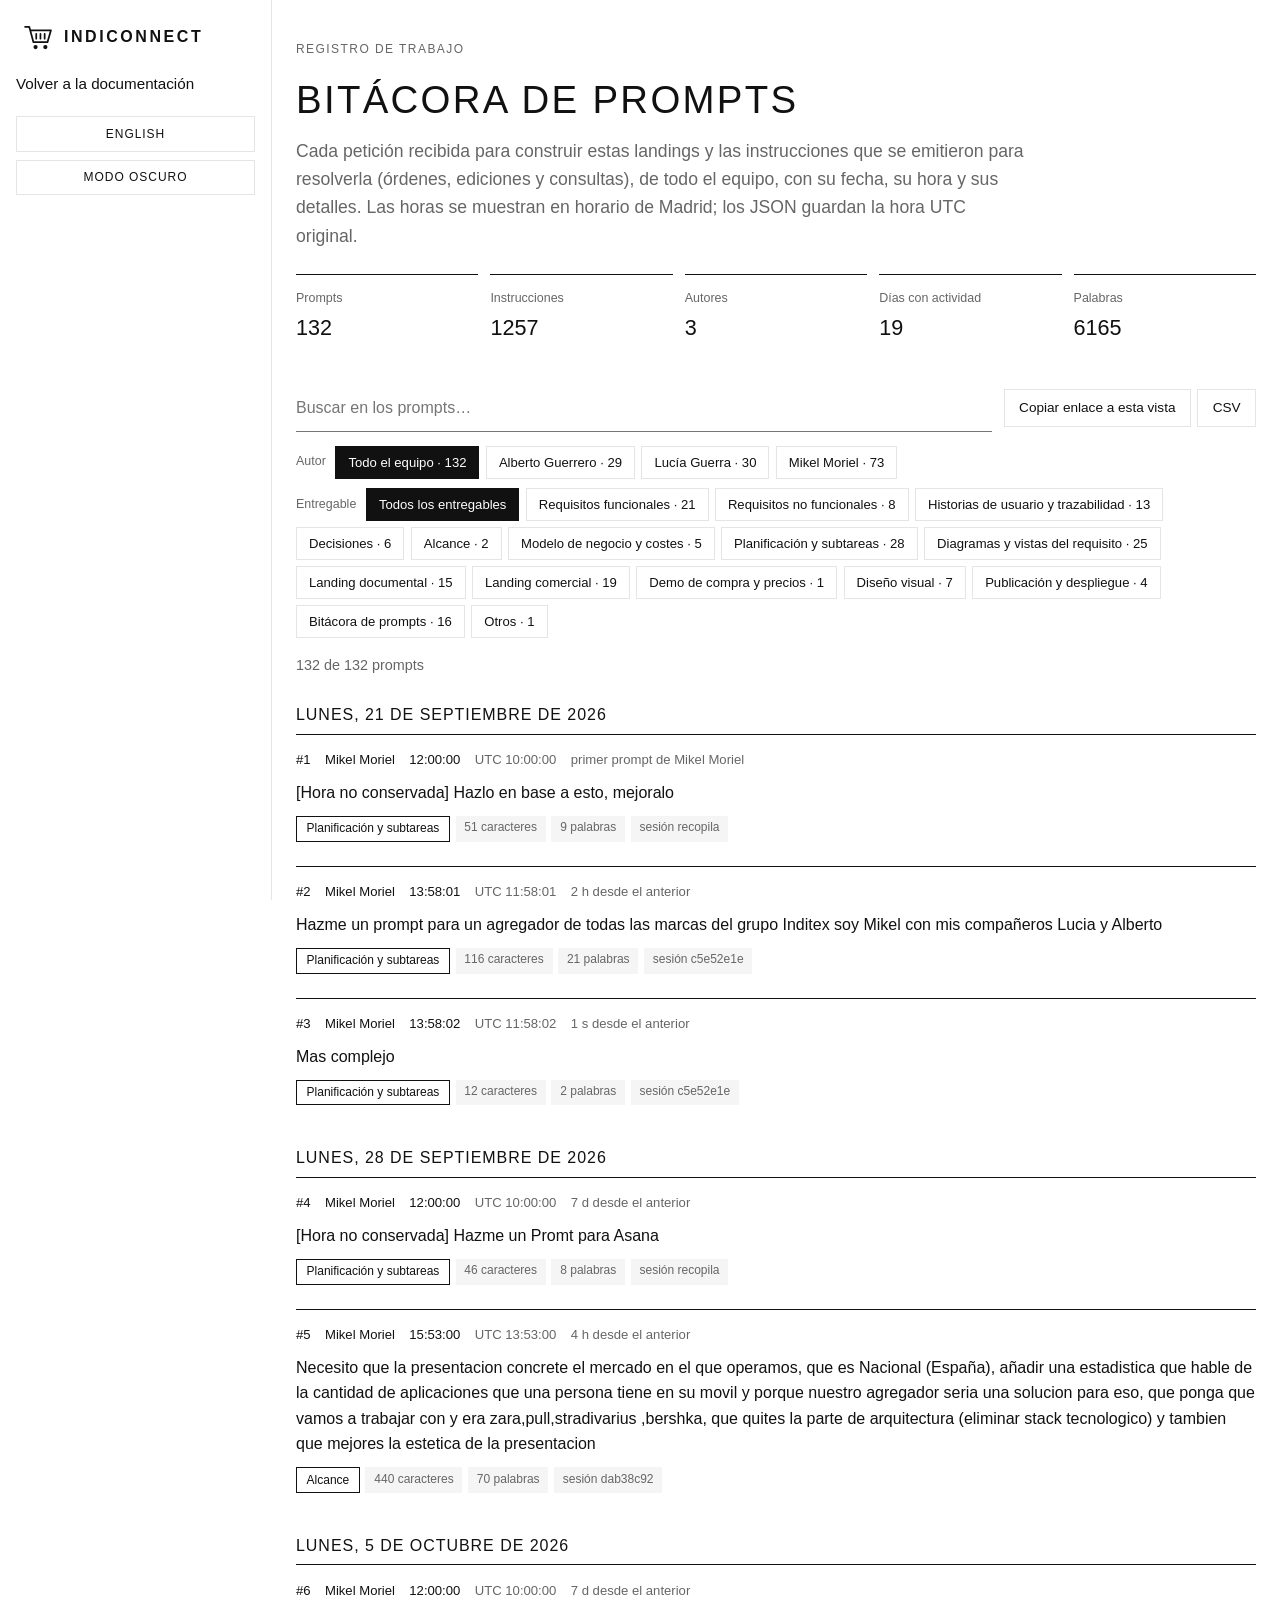
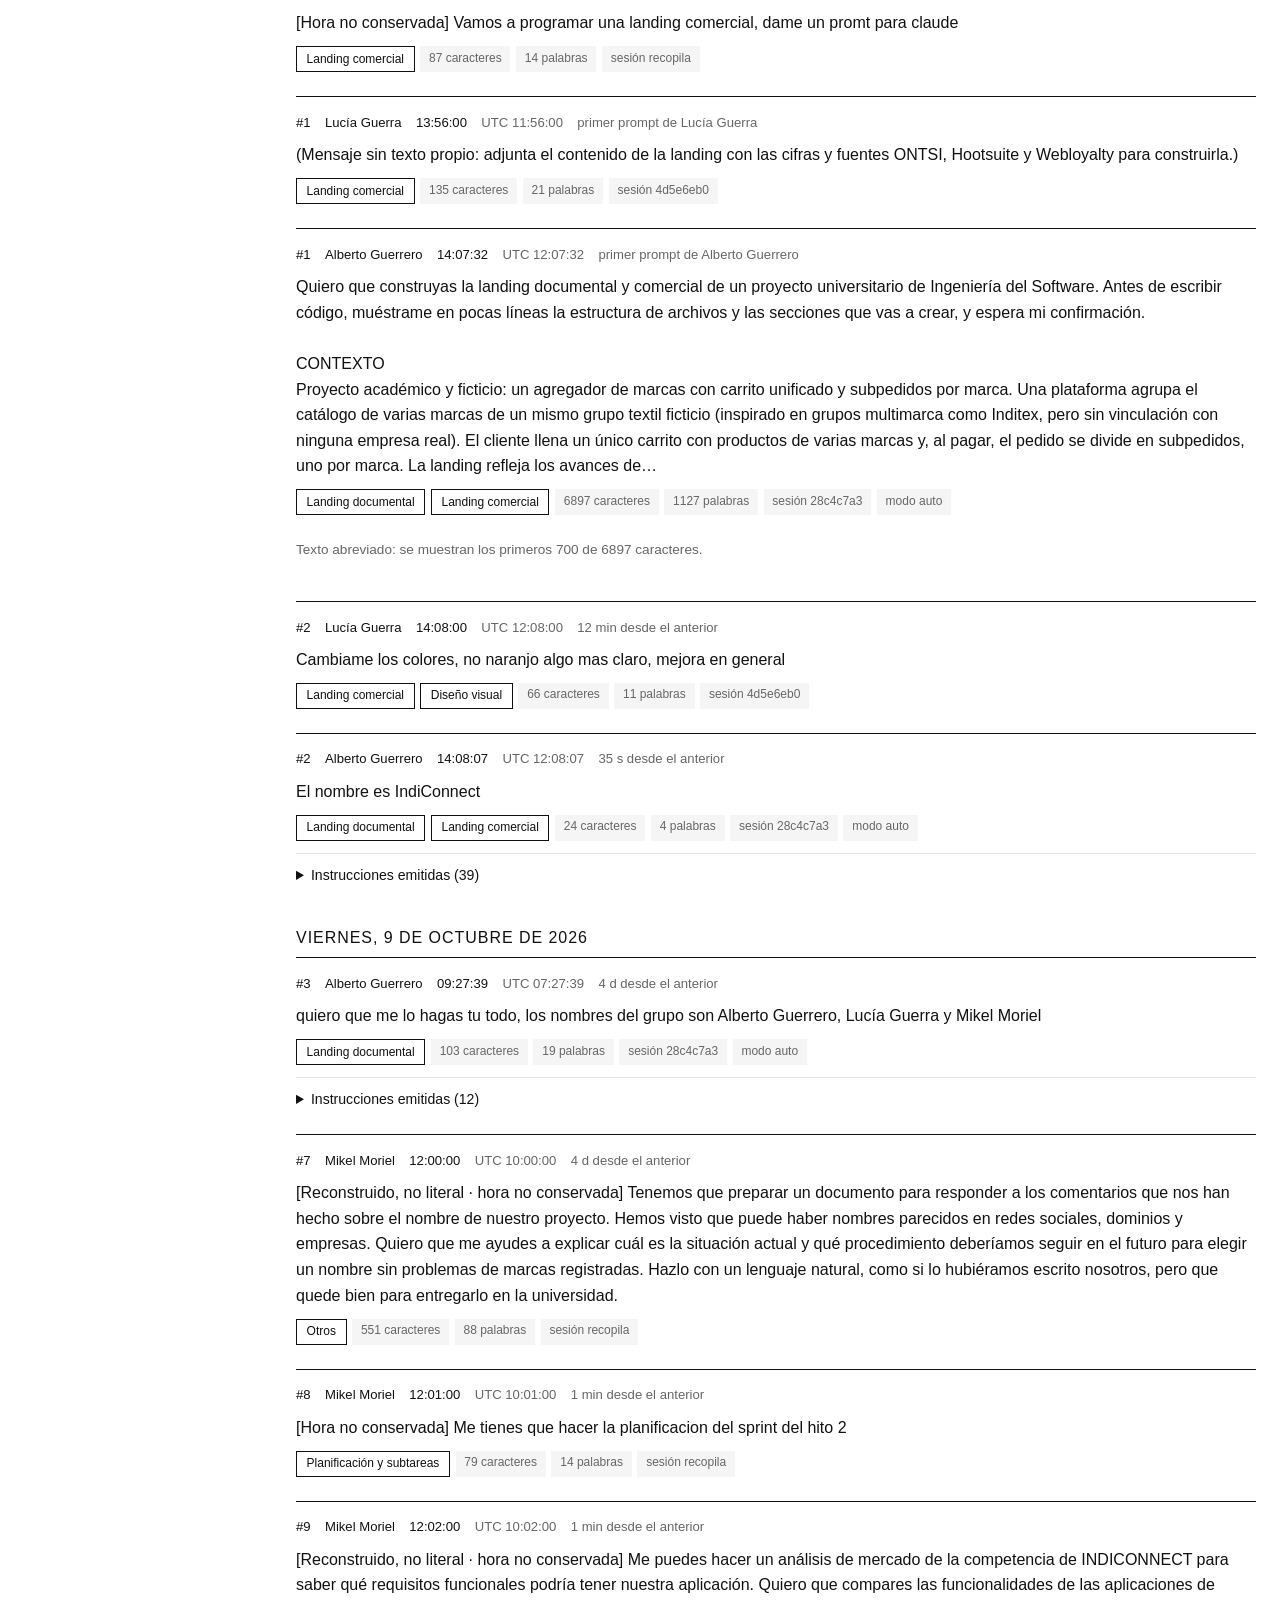
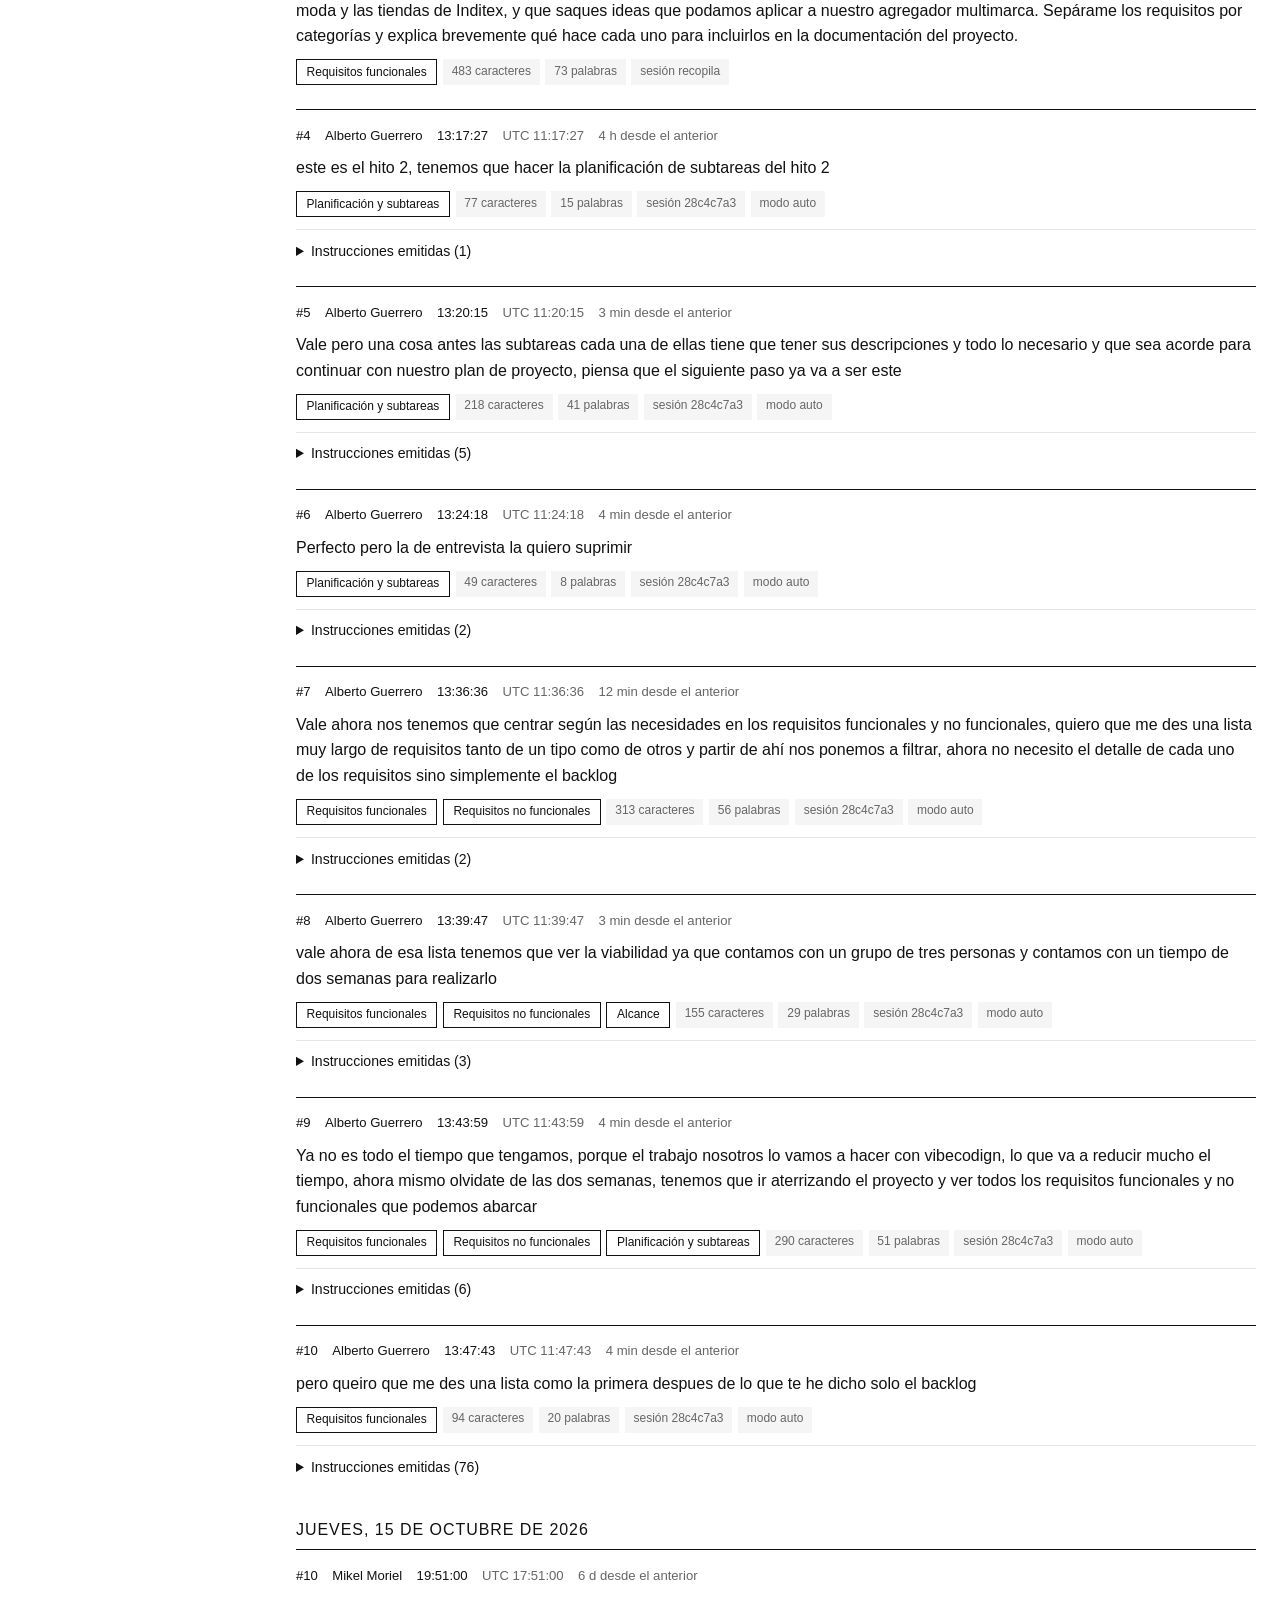
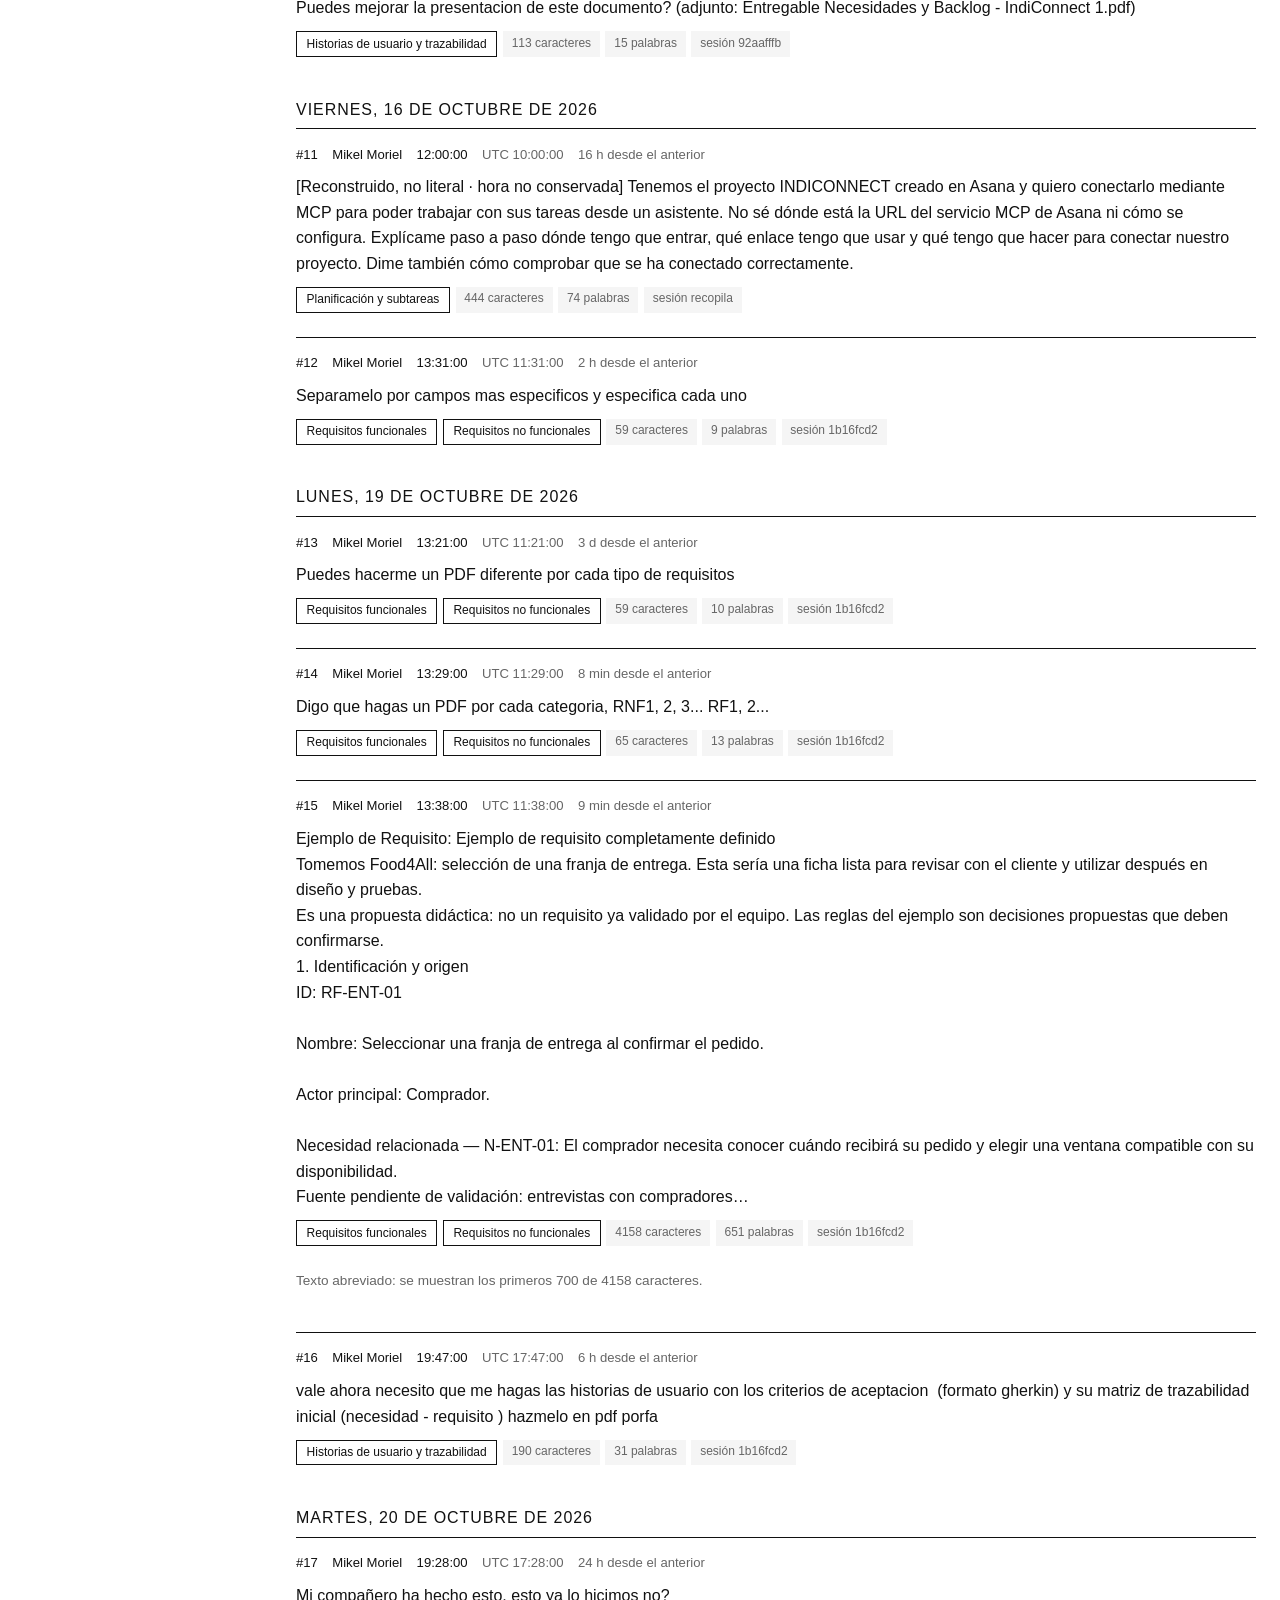
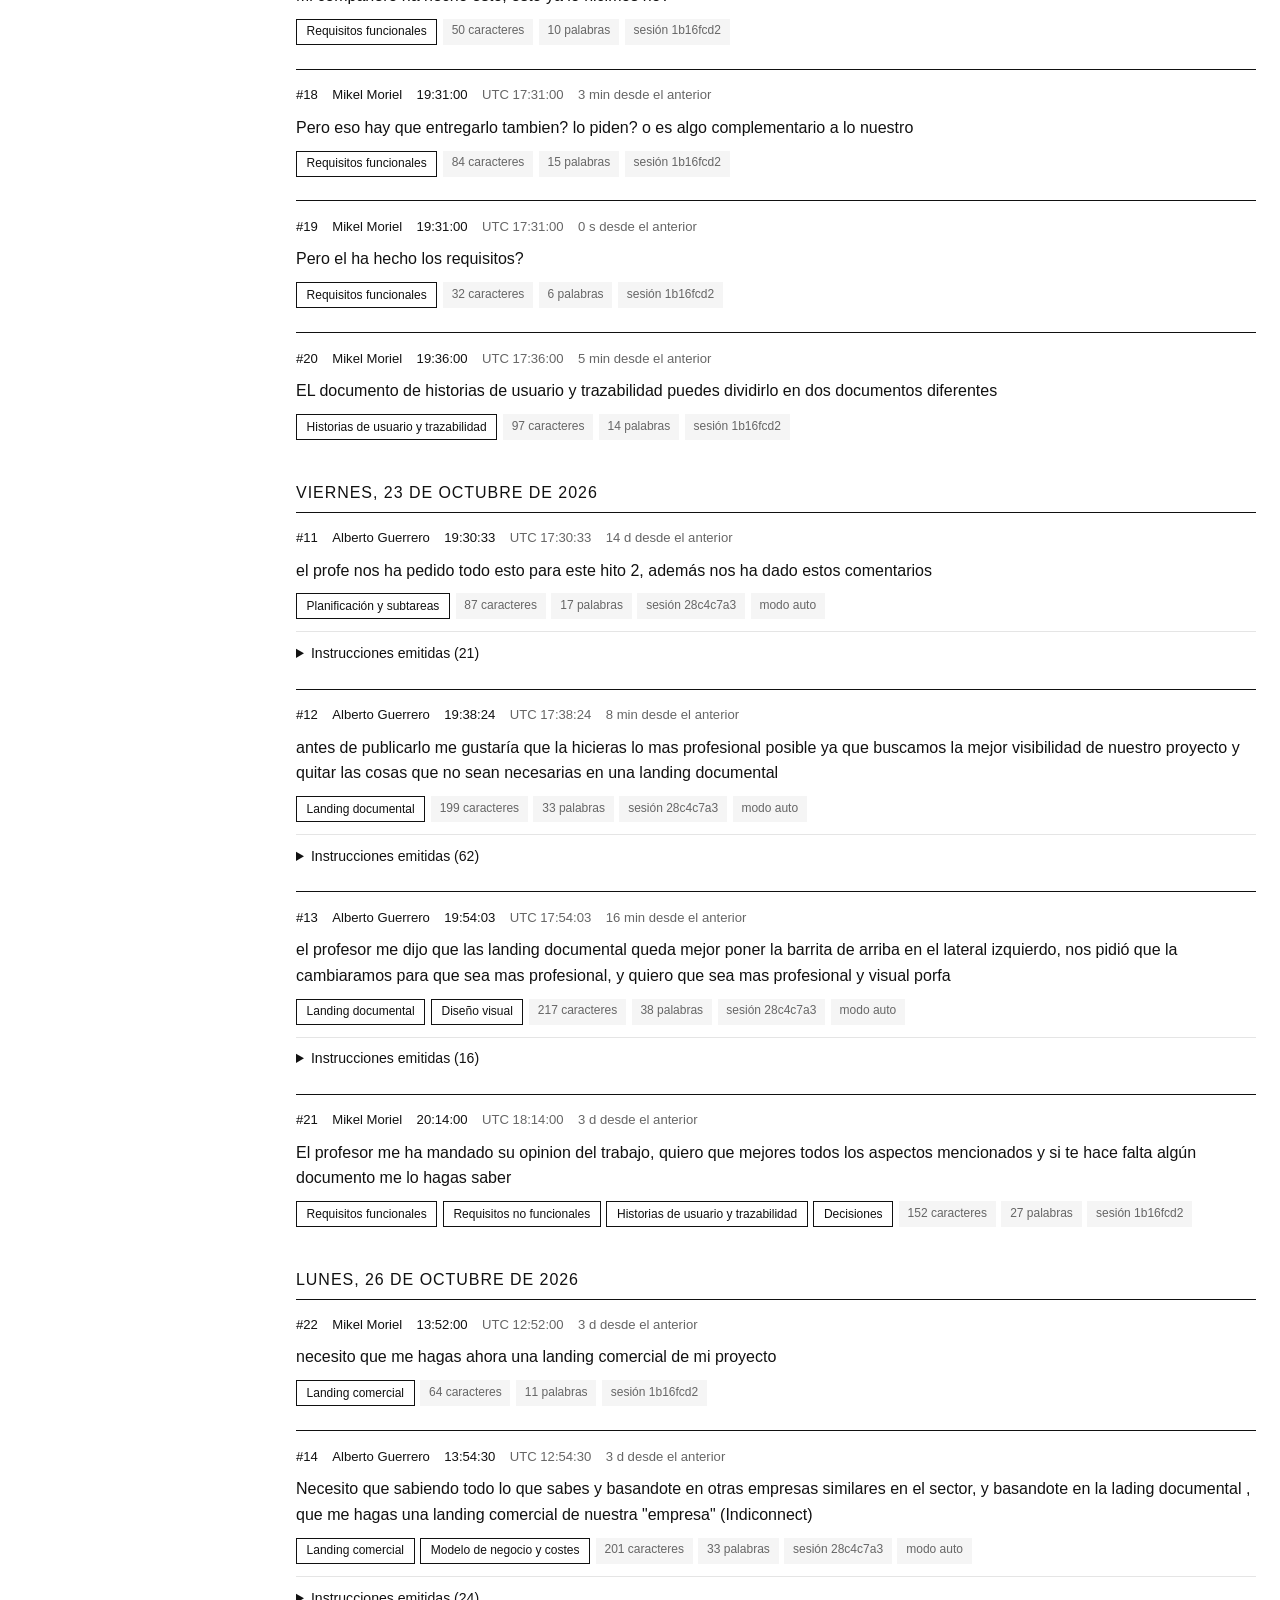
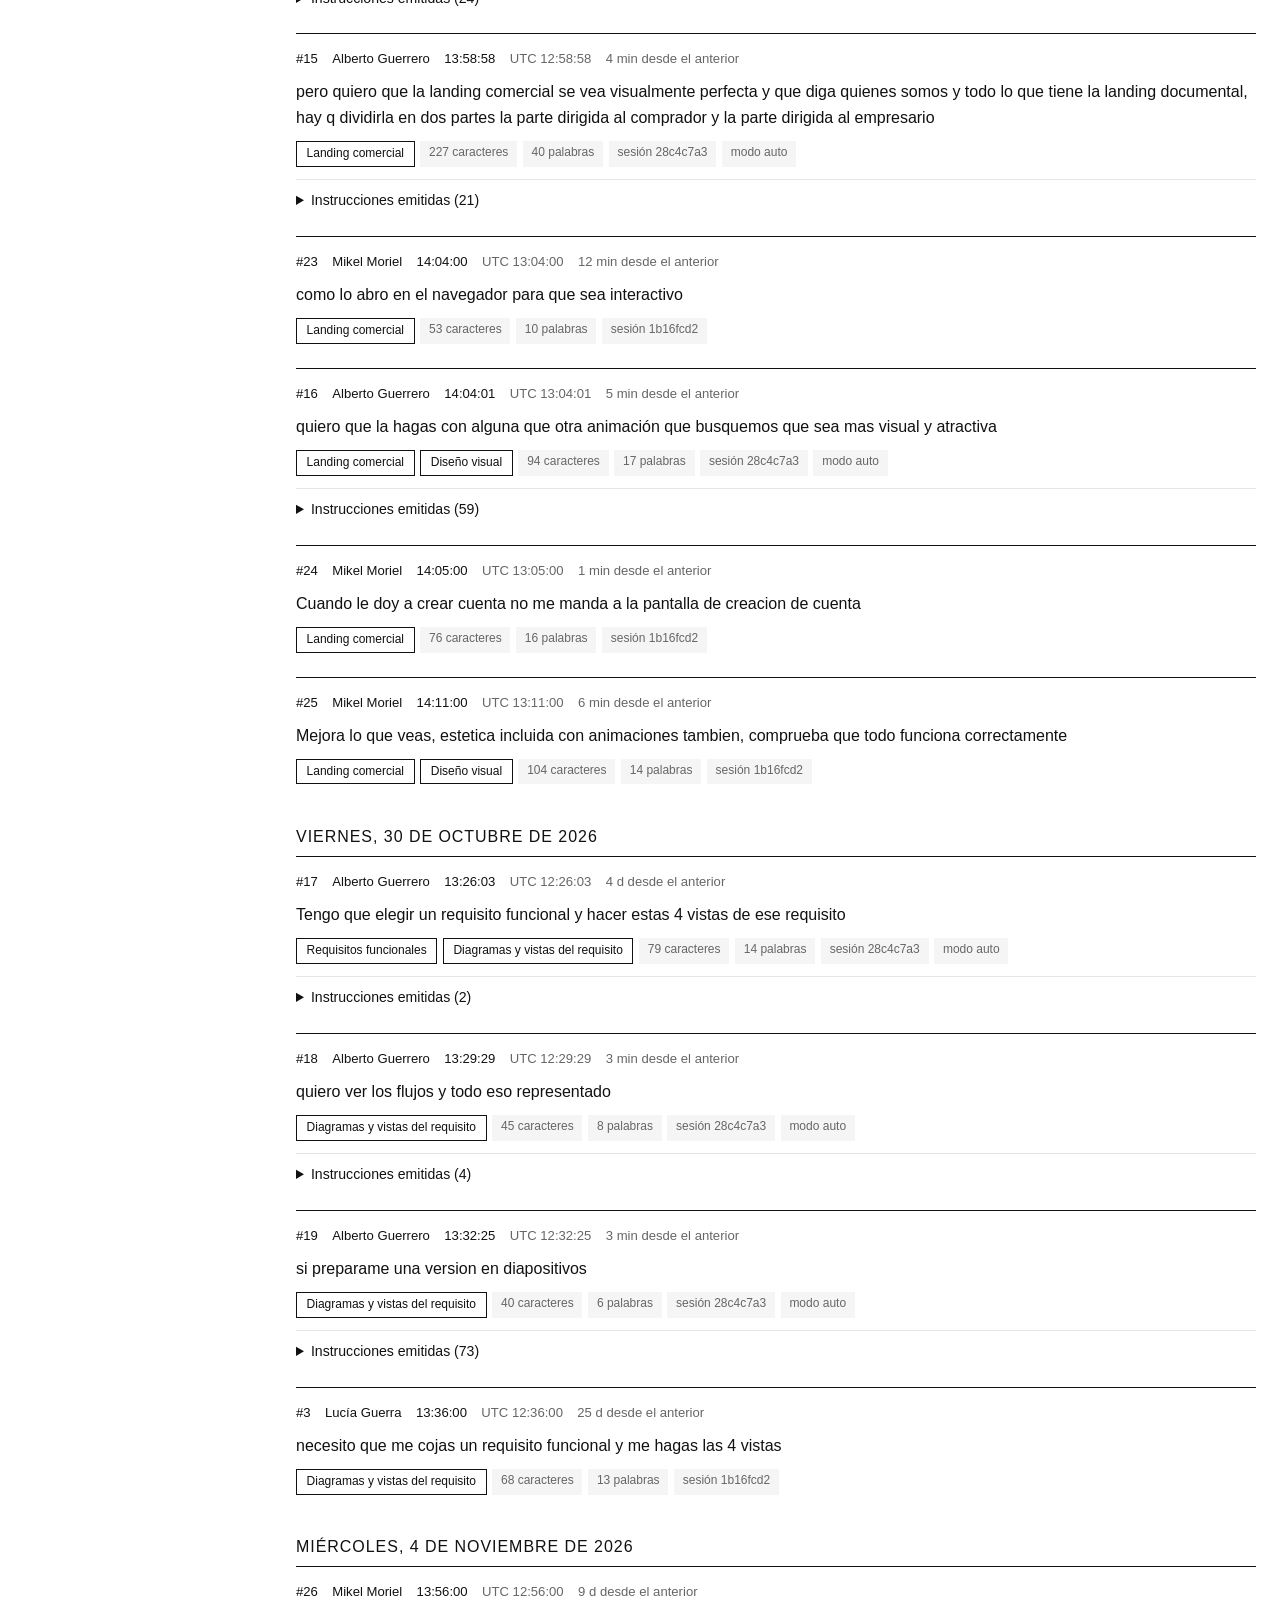
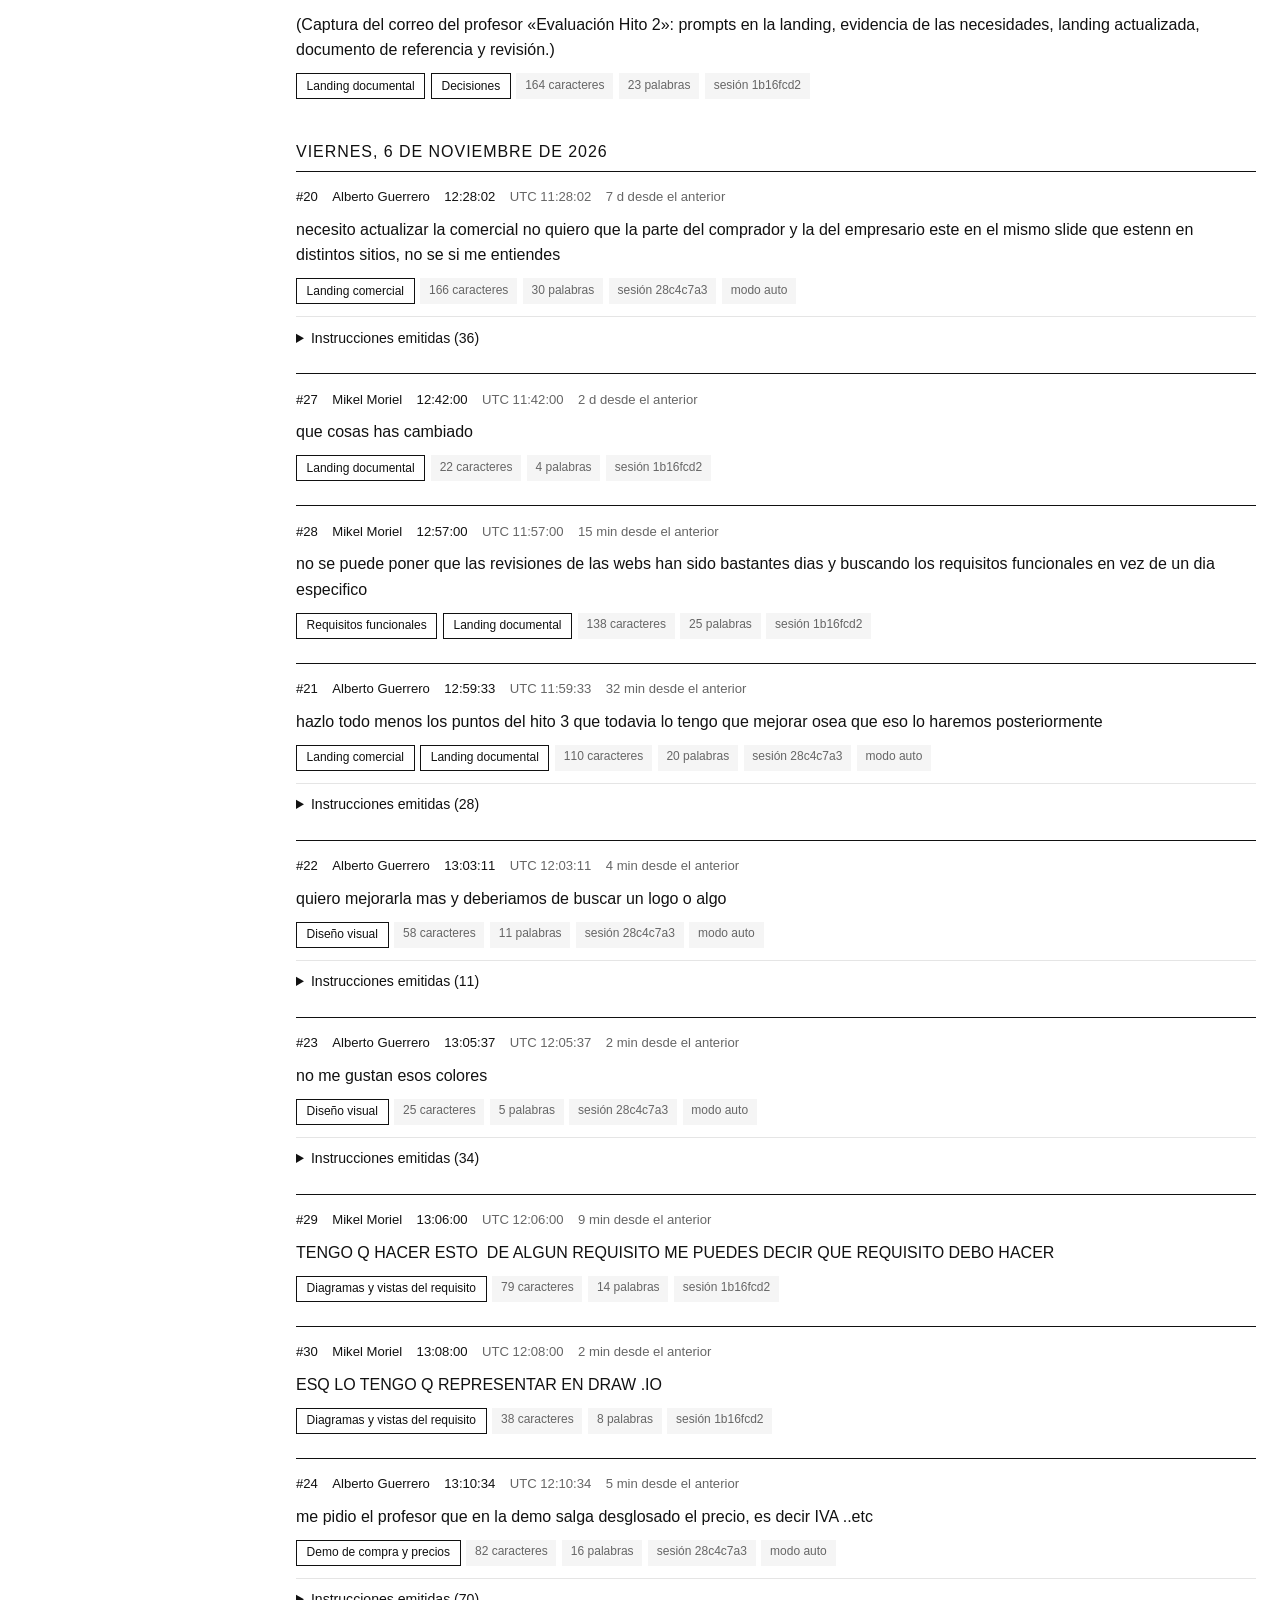
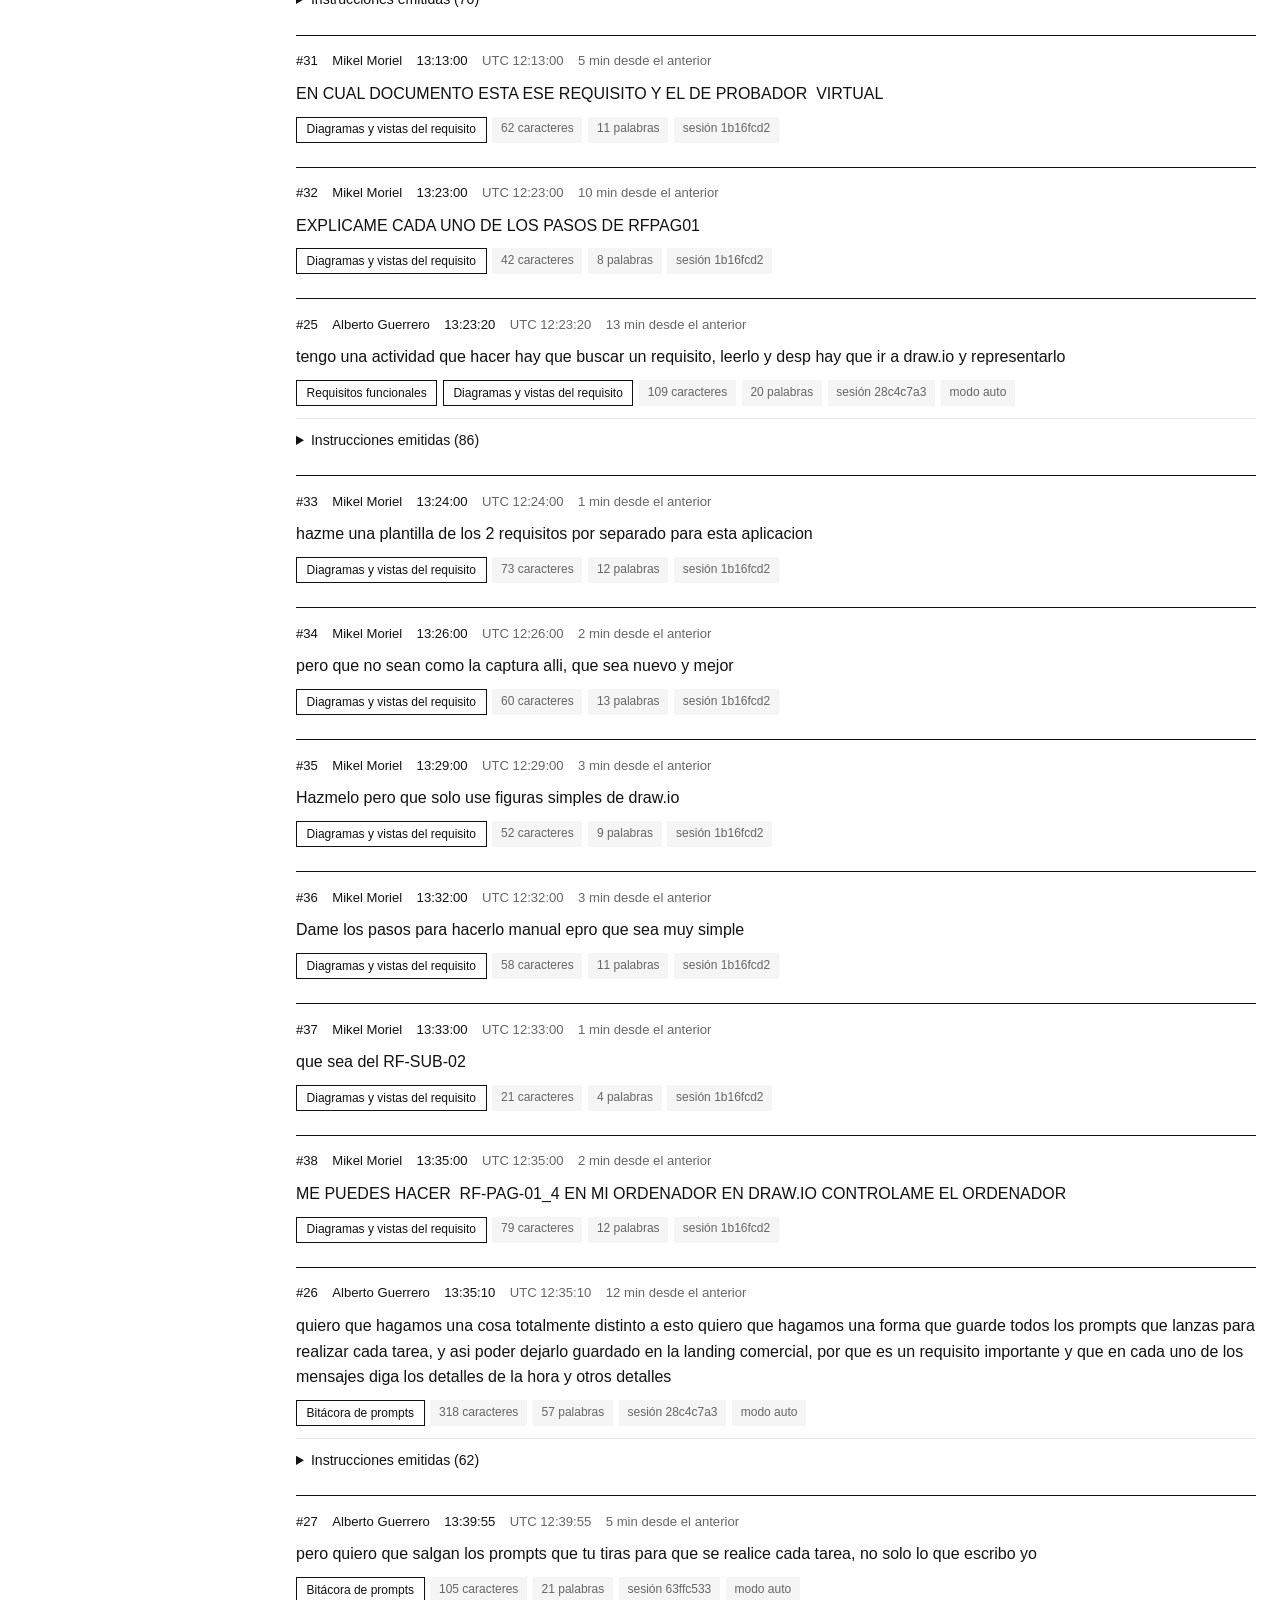
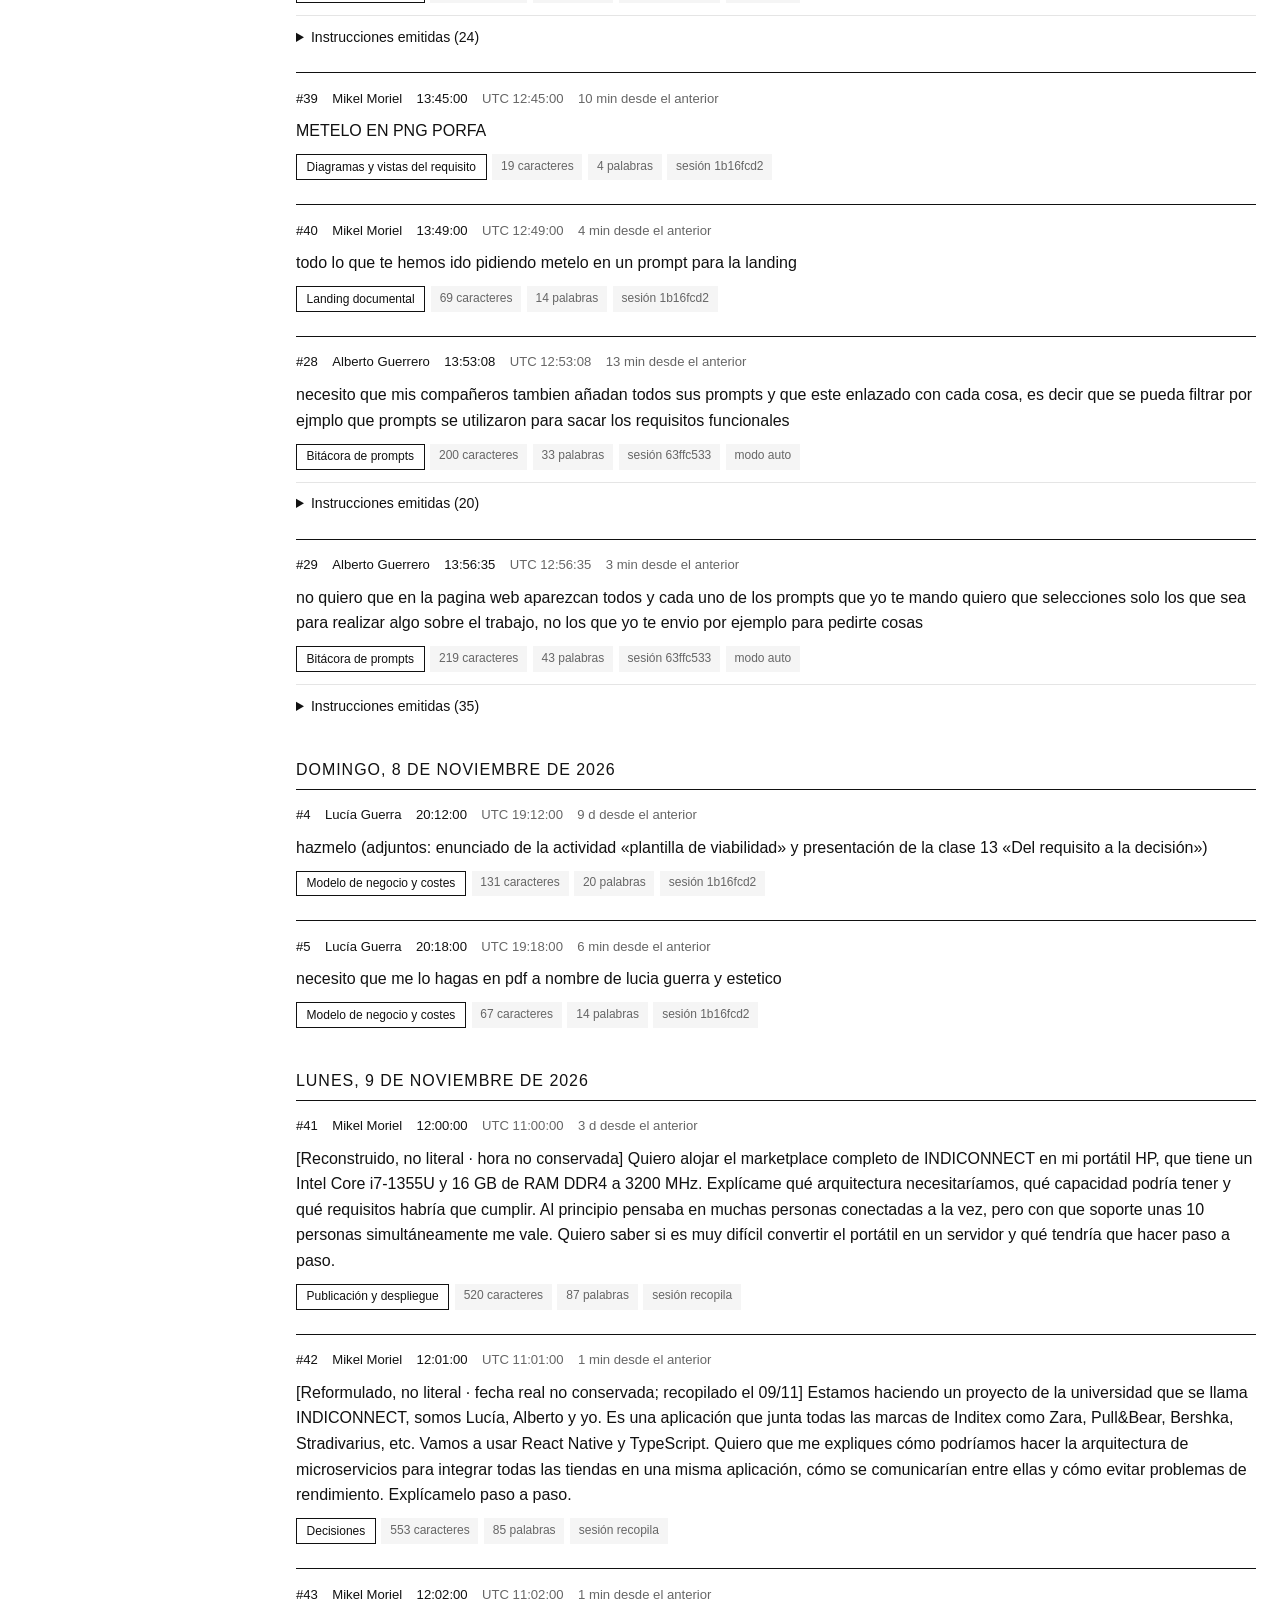
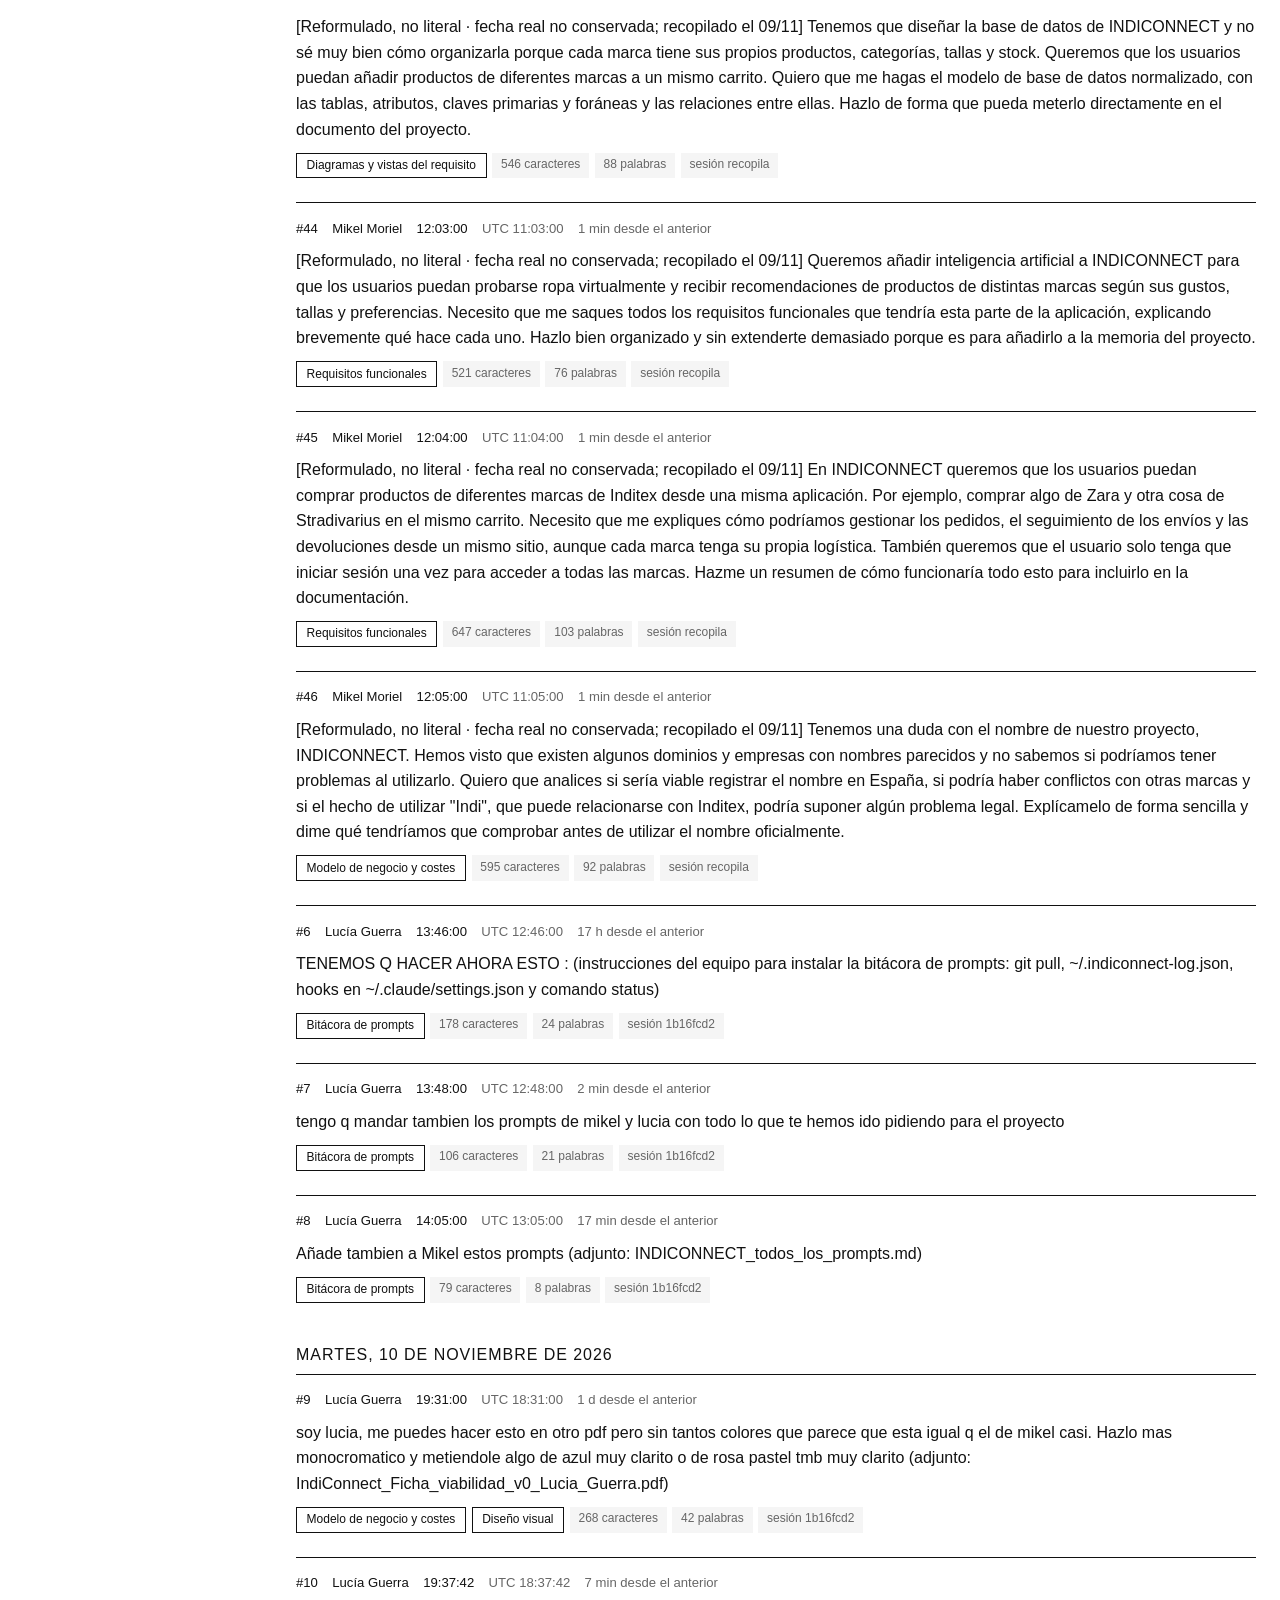
==== commit f4aebf61: "feat: adopt minimalist style and single-colour logo Restyle the documentary and commercial landings " ====
--- a/bitacora/index.html
+++ b/bitacora/index.html
@@ -5,8 +5,8 @@
   <meta name="viewport" content="width=device-width, initial-scale=1">
   <meta name="color-scheme" content="light dark">
   <meta name="description" content="Bitácora de prompts del equipo: cada petición hecha a la IA para construir el proyecto, filtrable por autor y por entregable. Proyecto académico ficticio.">
-  <meta name="theme-color" content="#0b6e80" media="(prefers-color-scheme: light)">
-  <meta name="theme-color" content="#0c1b20" media="(prefers-color-scheme: dark)">
+  <meta name="theme-color" content="#ffffff" media="(prefers-color-scheme: light)">
+  <meta name="theme-color" content="#111111" media="(prefers-color-scheme: dark)">
   <title>Bitácora de prompts · IndiConnect</title>
   <link rel="icon" href="../assets/favicon.svg" type="image/svg+xml">
   <link rel="stylesheet" href="../css/styles.css">
--- a/css/styles.css
+++ b/css/styles.css
@@ -1,127 +1,40 @@
 /* ===== Tokens ===== */
-:root {
-  --bg: #f3f8f8;
-  --surface: #ffffff;
-  --surface-2: #e3f0f1;
-  --text: #12282e;
-  --muted: #44585e;
-  --primary: #0b6e80;
-  --on-primary: #ffffff;
-  --accent: #c2412d;
-  --border: #b7d0d3;
-  --focus: #0b6e80;
-
-  --b-warn-bg: #fff4d6;   --b-warn-fg: #6b4700;
-  --b-info-bg: #dbeafe;   --b-info-fg: #1e3a8a;
-  --b-ok-bg: #dcfce7;     --b-ok-fg: #14532d;
-  --b-bad-bg: #fee2e2;    --b-bad-fg: #7f1d1d;
-  --b-neu-bg: #e5e7eb;    --b-neu-fg: #374151;
-
-  --radius: 12px;
-  --max: 68rem;
-  --font: system-ui, -apple-system, "Segoe UI", Roboto, "Helvetica Neue", Arial, sans-serif;
-  color-scheme: light;
-}
-
+:root { --bg: #ffffff; --surface: #ffffff; --surface-2: #f5f5f5; --text: #111111; --muted: #666666; --primary: #111111; --on-primary: #ffffff; --accent: #555555; --border: #e5e5e5; --focus: #111111; --b-warn-bg: transparent; --b-warn-fg: #6b4700; --b-info-bg: transparent; --b-info-fg: #1e3a8a; --b-ok-bg: transparent; --b-ok-fg: #1a5c2e; --b-bad-bg: transparent; --b-bad-fg: #b00020; --b-neu-bg: transparent; --b-neu-fg: #555555; --radius: 0; --max: 68rem; --font: "Helvetica Neue", Helvetica, Arial, system-ui, sans-serif; color-scheme: light; }
 @media (prefers-color-scheme: dark) {
-  :root:not([data-theme="light"]) {
-    --bg: #0c1b20;
-    --surface: #12272d;
-    --surface-2: #19333a;
-    --text: #e8f3f4;
-    --muted: #a9c3c8;
-    --primary: #5ec3d6;
-    --on-primary: #0c1b20;
-    --accent: #ff9e8a;
-    --border: #2f5159;
-    --focus: #ff9e8a;
-    --b-warn-bg: #3a2c08;  --b-warn-fg: #fde68a;
-    --b-info-bg: #172554;  --b-info-fg: #bfdbfe;
-    --b-ok-bg: #052e16;    --b-ok-fg: #bbf7d0;
-    --b-bad-bg: #450a0a;   --b-bad-fg: #fecaca;
-    --b-neu-bg: #2b2f45;   --b-neu-fg: #d1d5db;
-    color-scheme: dark;
-  }
-}
-:root[data-theme="dark"] {
-  --bg: #0c1b20;
-  --surface: #12272d;
-  --surface-2: #19333a;
-  --text: #e8f3f4;
-  --muted: #a9c3c8;
-  --primary: #5ec3d6;
-  --on-primary: #0c1b20;
-  --accent: #ff9e8a;
-  --border: #2f5159;
-  --focus: #ff9e8a;
-  --b-warn-bg: #3a2c08;  --b-warn-fg: #fde68a;
-  --b-info-bg: #172554;  --b-info-fg: #bfdbfe;
-  --b-ok-bg: #052e16;    --b-ok-fg: #bbf7d0;
-  --b-bad-bg: #450a0a;   --b-bad-fg: #fecaca;
-  --b-neu-bg: #2b2f45;   --b-neu-fg: #d1d5db;
-  color-scheme: dark;
-}
+  :root:not([data-theme="light"]) { --bg: #111111; --surface: #111111; --surface-2: #1c1c1c; --text: #f2f2f2; --muted: #a6a6a6; --primary: #f2f2f2; --on-primary: #111111; --accent: #bdbdbd; --border: #2e2e2e; --focus: #f2f2f2; --b-warn-bg: transparent; --b-warn-fg: #fde68a; --b-info-bg: transparent; --b-info-fg: #bfdbfe; --b-ok-bg: transparent; --b-ok-fg: #bbf7d0; --b-bad-bg: transparent; --b-bad-fg: #fecaca; --b-neu-bg: transparent; --b-neu-fg: #d1d5db; color-scheme: dark; }
+}
+:root[data-theme="dark"] { --bg: #111111; --surface: #111111; --surface-2: #1c1c1c; --text: #f2f2f2; --muted: #a6a6a6; --primary: #f2f2f2; --on-primary: #111111; --accent: #bdbdbd; --border: #2e2e2e; --focus: #f2f2f2; --b-warn-bg: transparent; --b-warn-fg: #fde68a; --b-info-bg: transparent; --b-info-fg: #bfdbfe; --b-ok-bg: transparent; --b-ok-fg: #bbf7d0; --b-bad-bg: transparent; --b-bad-fg: #fecaca; --b-neu-bg: transparent; --b-neu-fg: #d1d5db; color-scheme: dark; }
 
 /* ===== Base (móvil primero) ===== */
 *, *::before, *::after { box-sizing: border-box; }
 html { scroll-behavior: smooth; scroll-padding-top: 6.5rem; }
-@media (prefers-reduced-motion: reduce) { html { scroll-behavior: auto; } }
-
-body {
-  margin: 0;
-  font-family: var(--font);
-  font-size: 1rem;
-  line-height: 1.6;
-  color: var(--text);
-  background: var(--bg);
-}
+@media (prefers-reduced-motion: reduce) {
+  html { scroll-behavior: auto; }
+}
+body { margin: 0; font-family: var(--font); font-size: 1rem; line-height: 1.6; color: var(--text); background: var(--bg); }
 h1, h2, h3, h4 { line-height: 1.2; margin: 0 0 .5rem; }
-h1 { font-size: clamp(2rem, 7vw, 3.25rem); letter-spacing: -.02em; }
+h1 { font-size: clamp(2rem, 7vw, 3.25rem); }
 h2 { font-size: clamp(1.5rem, 4.5vw, 2rem); }
 h3 { font-size: 1.1rem; }
 h4 { font-size: 1.05rem; }
 p { margin: 0 0 1rem; }
 a { color: var(--primary); }
 ul, ol { margin: 0; padding: 0; }
-
-:focus-visible { outline: 3px solid var(--focus); outline-offset: 3px; border-radius: 4px; }
+:focus-visible { outline: 3px solid var(--focus); outline-offset: 3px; }
 #main:focus { outline: none; }
-
 .container { width: 100%; max-width: var(--max); margin: 0 auto; padding: 0 1rem; }
-
-.skip-link {
-  position: absolute; left: .5rem; top: -4rem; z-index: 100;
-  background: var(--primary); color: var(--on-primary);
-  padding: .6rem 1rem; border-radius: 8px; text-decoration: none; font-weight: 600;
-}
+.skip-link { position: absolute; left: .5rem; top: -4rem; z-index: 100; background: var(--primary); color: var(--on-primary); padding: .6rem 1rem; text-decoration: none; font-weight: 500; }
 .skip-link:focus { top: .5rem; }
 
 /* ===== Cabecera ===== */
-.site-header {
-  position: sticky; top: 0; z-index: 50;
-  background: var(--surface); border-bottom: 1px solid var(--border);
-}
+.site-header { position: sticky; top: 0; z-index: 50; background: var(--surface); border-bottom: 1px solid var(--border); }
 .header-inner { display: flex; flex-wrap: wrap; align-items: center; justify-content: space-between; gap: .25rem .75rem; min-height: 3.5rem; padding-top: .35rem; padding-bottom: .35rem; }
-.brand {
-  display: inline-flex; align-items: center; gap: .5rem; flex: none;
-  font-weight: 700; color: var(--text); text-decoration: none;
-}
-.brand-dot {
-  width: 2rem; height: 2rem; flex: none;
-  background: url("../assets/logo.svg") center / contain no-repeat;
-}
+.brand { display: inline-flex; align-items: center; gap: .5rem; flex: none; font-weight: 500; color: var(--text); text-decoration: none; }
 #site-nav { order: 3; flex: 1 0 100%; min-width: 0; overflow-x: auto; scrollbar-width: thin; }
 #site-nav ul { display: flex; gap: .25rem; list-style: none; white-space: nowrap; }
-#site-nav a {
-  display: block; padding: .5rem .65rem; border-radius: 8px;
-  color: var(--muted); text-decoration: none; font-size: .95rem;
-}
+#site-nav a { display: block; padding: .5rem .65rem; color: var(--muted); text-decoration: none; font-size: .95rem; }
 #site-nav a:hover { background: var(--surface-2); color: var(--text); }
-.theme-toggle {
-  flex: none; font: inherit; font-size: .9rem; cursor: pointer;
-  color: var(--text); background: var(--surface-2);
-  border: 1px solid var(--border); border-radius: 999px; padding: .45rem .9rem;
-}
+.theme-toggle { flex: none; font: inherit; font-size: .9rem; cursor: pointer; color: var(--text); background: var(--surface-2); border: 1px solid var(--border); padding: .45rem .9rem; }
 .theme-toggle:hover { border-color: var(--primary); }
 
 /* ===== Secciones ===== */
@@ -133,26 +46,15 @@
 .sub-title { margin: 2rem 0 1rem; }
 .note { color: var(--muted); font-size: .95rem; }
 .noscript { padding: 1rem; }
-
-.hero { padding: 3.5rem 0 3rem; background:
-  radial-gradient(60rem 24rem at 100% -10%, color-mix(in srgb, var(--primary) 18%, transparent), transparent 70%),
-  var(--bg); }
-.eyebrow { color: var(--accent); font-weight: 700; font-size: .9rem; letter-spacing: .04em; text-transform: uppercase; }
+.hero { padding: 3.5rem 0 3rem; }
+.eyebrow { color: var(--accent); font-weight: 500; font-size: .9rem; letter-spacing: .04em; text-transform: uppercase; }
 .hero .lead { margin-bottom: 1.5rem; color: var(--text); }
-.btn {
-  display: inline-block; padding: .8rem 1.4rem; border-radius: 999px;
-  background: var(--primary); color: var(--on-primary);
-  font-weight: 700; text-decoration: none;
-}
-.btn:hover { filter: brightness(1.1); }
+.btn { display: inline-block; padding: .8rem 1.4rem; background: var(--primary); color: var(--on-primary); font-weight: 500; text-decoration: none; }
 .legal { color: var(--muted); font-size: .9rem; }
 
 /* ===== Tarjetas, paneles ===== */
 .cards { display: grid; gap: 1rem; list-style: none; grid-template-columns: 1fr; }
-.card, .panel {
-  background: var(--surface); border: 1px solid var(--border);
-  border-radius: var(--radius); padding: 1.1rem 1.2rem;
-}
+.card, .panel { background: var(--surface); border: 1px solid var(--border); padding: 1.1rem 1.2rem; }
 .card > :last-child, .panel > :last-child { margin-bottom: 0; }
 .card-top { display: flex; flex-wrap: wrap; align-items: center; justify-content: space-between; gap: .5rem; margin-bottom: .5rem; }
 .card-top h3, .card-top h4 { margin: 0; }
@@ -160,30 +62,20 @@
 .panel--soft { background: var(--surface-2); }
 section.alt .panel--soft, section.alt .card, section.alt .panel { background: var(--surface); }
 .panel--warn { border-left: 5px solid var(--accent); }
-.tag {
-  display: inline-block; margin-bottom: .6rem; padding: .15rem .6rem; border-radius: 999px;
-  background: var(--b-warn-bg); color: var(--b-warn-fg);
-  font-size: .8rem; font-weight: 700;
-}
-.hypothesis { font-weight: 600; color: var(--accent); }
-
-.badge {
-  display: inline-block; padding: .15rem .65rem; border-radius: 999px; border: 1px solid currentColor;
-  font-size: .8rem; font-weight: 700; white-space: nowrap;
-}
+.tag { display: inline-block; margin-bottom: .6rem; padding: .15rem .6rem; background: var(--b-warn-bg); color: var(--b-warn-fg); font-size: .8rem; font-weight: 500; }
+.hypothesis { font-weight: 500; color: var(--accent); }
+.badge { display: inline-block; padding: .15rem .65rem; border: 1px solid currentColor; font-size: .8rem; font-weight: 500; white-space: nowrap; }
 .badge--borrador { background: var(--b-warn-bg); color: var(--b-warn-fg); }
 .badge--en-revision, .badge--en-curso { background: var(--b-info-bg); color: var(--b-info-fg); }
 .badge--aprobado, .badge--entregado { background: var(--b-ok-bg); color: var(--b-ok-fg); }
 .badge--descartado { background: var(--b-bad-bg); color: var(--b-bad-fg); }
 .badge--pendiente { background: var(--b-neu-bg); color: var(--b-neu-fg); }
-
 .legend { display: flex; flex-wrap: wrap; gap: .5rem; list-style: none; margin: 1rem 0 1.5rem; }
-
 .plain-list { list-style: disc; padding-left: 1.2rem; }
 .check-list, .cross-list { list-style: none; }
 .check-list li, .cross-list li { position: relative; padding-left: 1.6rem; margin-bottom: .5rem; }
-.check-list li::before { content: "✓"; position: absolute; left: 0; font-weight: 700; color: var(--b-ok-fg); }
-.cross-list li::before { content: "✕"; position: absolute; left: 0; font-weight: 700; color: var(--b-bad-fg); }
+.check-list li::before { content: "✓"; position: absolute; left: 0; font-weight: 500; color: var(--b-ok-fg); }
+.cross-list li::before { content: "✕"; position: absolute; left: 0; font-weight: 500; color: var(--b-bad-fg); }
 :root[data-theme="dark"] .check-list li::before { color: #86efac; }
 :root[data-theme="dark"] .cross-list li::before { color: #fca5a5; }
 @media (prefers-color-scheme: dark) {
@@ -200,42 +92,33 @@
 .dg-box { fill: var(--surface); stroke: var(--primary); stroke-width: 2; }
 .dg-box--order { fill: var(--primary); }
 .dg-box--sub { stroke: var(--accent); }
-.dg-title { fill: var(--text); font: 700 15px var(--font); }
+.dg-title { fill: var(--text); font: 500 15px var(--font); }
 .dg-sub { fill: var(--muted); font: 12px var(--font); }
 .dg-box--order + .dg-title { fill: var(--on-primary); }
 .dg-box--order ~ .dg-sub { fill: var(--on-primary); }
-.dg-cap { fill: var(--muted); font: 600 13px var(--font); }
+.dg-cap { fill: var(--muted); font: 500 13px var(--font); }
 .dg-arrow { fill: none; stroke: var(--muted); stroke-width: 2; }
 .dg-head { fill: var(--muted); }
 .steps { list-style: none; counter-reset: s; display: grid; gap: 1rem; }
 .steps li { counter-increment: s; position: relative; padding-left: 3rem; }
-.steps li::before {
-  content: counter(s); position: absolute; left: 0; top: 0;
-  width: 2.2rem; height: 2.2rem; border-radius: 50%;
-  display: grid; place-items: center; font-weight: 700;
-  background: var(--primary); color: var(--on-primary);
-}
+.steps li::before { content: counter(s); position: absolute; left: 0; top: 0; width: 2.2rem; height: 2.2rem; border-radius: 50%; display: grid; place-items: center; font-weight: 500; background: var(--primary); color: var(--on-primary); }
 .steps p { margin: 0; color: var(--muted); }
 
 /* ===== Tabla ===== */
 .table-wrap { overflow-x: auto; }
 table { width: 100%; border-collapse: collapse; min-width: 20rem; }
-caption { text-align: left; font-weight: 600; padding-bottom: .5rem; color: var(--muted); }
+caption { text-align: left; font-weight: 500; padding-bottom: .5rem; color: var(--muted); }
 th, td { padding: .6rem .75rem; text-align: left; border-bottom: 1px solid var(--border); }
 td:last-child, tfoot th:last-child { text-align: right; }
 thead th { background: var(--surface-2); }
-tfoot th, tfoot td { font-weight: 700; border-bottom: 0; }
+tfoot th, tfoot td { font-weight: 500; border-bottom: 0; }
 td { font-variant-numeric: tabular-nums; }
 
 /* ===== Línea de tiempo ===== */
 .timeline { list-style: none; position: relative; padding-left: 1.75rem; display: grid; gap: 1rem; }
 .timeline::before { content: ""; position: absolute; left: .45rem; top: .5rem; bottom: .5rem; width: 3px; background: var(--border); }
 .tl-item { position: relative; }
-.tl-item::before {
-  content: ""; position: absolute; left: -1.75rem; top: 1.3rem;
-  width: 1rem; height: 1rem; border-radius: 50%;
-  background: var(--surface); border: 3px solid var(--border);
-}
+.tl-item::before { content: ""; position: absolute; left: -1.75rem; top: 1.3rem; width: 1rem; height: 1rem; border-radius: 50%; background: var(--surface); border: 3px solid var(--border); }
 .tl-item--en-curso::before { border-color: var(--primary); background: var(--primary); }
 .tl-item--entregado::before { border-color: var(--b-ok-fg); background: var(--b-ok-fg); }
 :root[data-theme="dark"] .tl-item--entregado::before { border-color: #86efac; background: #86efac; }
@@ -246,16 +129,12 @@
 
 /* ===== Equipo ===== */
 .member { text-align: center; }
-.avatar {
-  width: 4rem; height: 4rem; margin: 0 auto .75rem; border-radius: 50%;
-  display: grid; place-items: center; font-size: 1.5rem; font-weight: 700;
-  background: var(--surface-2); color: var(--primary); border: 2px solid var(--border);
-}
+.avatar { width: 4rem; height: 4rem; margin: 0 auto .75rem; border-radius: 50%; display: grid; place-items: center; font-size: 1.5rem; font-weight: 500; background: var(--surface-2); color: var(--primary); border: 2px solid var(--border); }
 .role { color: var(--muted); margin: 0; }
 
 /* ===== Pie ===== */
 .site-footer { padding: 2.5rem 0; background: var(--surface); border-top: 1px solid var(--border); }
-.legal-label { font-weight: 700; margin-bottom: .25rem; }
+.legal-label { font-weight: 500; margin-bottom: .25rem; }
 .updated { margin: 0; color: var(--muted); font-size: .9rem; }
 
 /* ===== Pantallas medias y grandes ===== */
@@ -276,7 +155,6 @@
   .cards { grid-template-columns: repeat(3, 1fr); }
   .timeline .cards { grid-template-columns: 1fr; }
 }
-
 @media (forced-colors: active) {
   .badge, .card, .panel { border: 1px solid CanvasText; }
 }
@@ -287,19 +165,12 @@
 .table--text th[scope="row"] { white-space: nowrap; }
 .table--text td { vertical-align: top; }
 .id-list { list-style: none; display: grid; gap: .5rem; margin-bottom: 1rem; }
-.id-list li {
-  display: flex; flex-wrap: wrap; align-items: baseline; gap: .25rem .75rem;
-  padding: .6rem .9rem; background: var(--surface); border: 1px solid var(--border); border-radius: var(--radius);
-}
+.id-list li { display: flex; flex-wrap: wrap; align-items: baseline; gap: .25rem .75rem; padding: .6rem .9rem; background: var(--surface); border: 1px solid var(--border); }
 .id-list strong { color: var(--primary); min-width: 3.2rem; }
 .id-list span { flex: 1 1 14rem; }
 section.alt .id-list li { background: var(--surface); }
-details summary { cursor: pointer; font-weight: 600; color: var(--primary); }
-.gherkin {
-  margin: .5rem 0 0; padding: .6rem .8rem; white-space: pre-wrap;
-  font: .9rem/1.5 ui-monospace, SFMono-Regular, Consolas, monospace;
-  background: var(--surface-2); border-radius: 8px; color: var(--text);
-}
+details summary { cursor: pointer; font-weight: 500; color: var(--primary); }
+.gherkin { margin: .5rem 0 0; padding: .6rem .8rem; white-space: pre-wrap; font: .9rem/1.5 ui-monospace, SFMono-Regular, Consolas, monospace; background: var(--surface-2); color: var(--text); }
 .badge--sin-validar { background: var(--b-warn-bg); color: var(--b-warn-fg); }
 .badge--fase-1 { background: var(--b-info-bg); color: var(--b-info-fg); }
 .badge--fase-2 { background: var(--b-neu-bg); color: var(--b-neu-fg); }
@@ -307,61 +178,37 @@
 
 /* ===== Acabado profesional ===== */
 #site-nav { position: relative; }
-#site-nav a[aria-current="true"] {
-  color: var(--primary); background: var(--surface-2); font-weight: 600;
-  box-shadow: inset 0 -2px 0 var(--primary);
-}
-
+#site-nav a[aria-current="true"] { color: var(--primary); background: var(--surface-2); font-weight: 500; }
 .hero-grid { display: grid; gap: 2rem; grid-template-columns: 1fr; align-items: start; }
-.snapshot {
-  background: var(--surface); border: 1px solid var(--border); border-radius: var(--radius);
-  padding: 1.1rem 1.25rem; box-shadow: 0 8px 24px -16px color-mix(in srgb, var(--primary) 60%, transparent);
-}
-.snapshot-title {
-  margin: 0 0 .75rem; font-size: .8rem; letter-spacing: .06em; text-transform: uppercase; color: var(--muted);
-}
+.snapshot { background: var(--surface); border: 1px solid var(--border); padding: 1.1rem 1.25rem; }
+.snapshot-title { margin: 0 0 .75rem; font-size: .8rem; letter-spacing: .06em; text-transform: uppercase; color: var(--muted); }
 .snapshot dl { margin: 0; display: grid; }
-.snapshot dl > div {
-  display: flex; justify-content: space-between; align-items: baseline; gap: 1rem;
-  padding: .55rem 0; border-top: 1px solid var(--border);
-}
+.snapshot dl > div { display: flex; justify-content: space-between; align-items: baseline; gap: 1rem; padding: .55rem 0; border-top: 1px solid var(--border); }
 .snapshot dl > div:first-child { border-top: 0; }
 .snapshot dt { color: var(--muted); font-size: .9rem; }
-.snapshot dd { margin: 0; font-weight: 600; text-align: right; }
-
+.snapshot dd { margin: 0; font-weight: 500; text-align: right; }
 .pills { margin: 0 0 1.5rem; }
 .pills ul { display: flex; flex-wrap: wrap; gap: .5rem; list-style: none; }
-.pills a {
-  display: inline-block; padding: .35rem .8rem; border-radius: 999px; font-size: .9rem; text-decoration: none;
-  background: var(--surface); border: 1px solid var(--border); color: var(--text);
-}
+.pills a { display: inline-block; padding: .35rem .8rem; font-size: .9rem; text-decoration: none; background: var(--surface); border: 1px solid var(--border); color: var(--text); }
 .pills a:hover { border-color: var(--primary); color: var(--primary); }
-
 .two-col--top { align-items: start; margin-bottom: .5rem; }
 .two-col--top .sub-title { margin-top: 1.5rem; }
-
 .ref-list { list-style: none; display: grid; gap: .5rem; }
-.ref-list li {
-  display: grid; gap: .15rem; padding: .7rem 1rem;
-  background: var(--surface); border: 1px solid var(--border); border-radius: var(--radius);
-}
+.ref-list li { display: grid; gap: .15rem; padding: .7rem 1rem; background: var(--surface); border: 1px solid var(--border); }
 .ref-list span { color: var(--muted); font-size: .95rem; }
-
 @media (min-width: 64rem) {
   .hero-grid { grid-template-columns: 1.4fr 1fr; gap: 3rem; }
   .snapshot { margin-top: 2.2rem; }
   .ref-list li { grid-template-columns: 18rem 1fr; gap: 1rem; align-items: baseline; }
 }
-
 @media print {
   .site-header, .skip-link, .btn { display: none; }
   body { background: #fff; color: #000; }
   section, section.alt { padding: 1.25rem 0; background: #fff; break-inside: avoid-page; }
-  .card, .panel, .snapshot, .ref-list li, .id-list li { border-color: #999; box-shadow: none; break-inside: avoid; }
+  .card, .panel, .snapshot, .ref-list li, .id-list li { border-color: #999; break-inside: avoid; }
   a { color: inherit; text-decoration: none; }
   details > .gherkin { display: block; }
 }
-
 @media (min-width: 48rem) {
   #site-nav a { padding: .5rem .5rem; font-size: .9rem; }
   #site-nav ul { gap: .1rem; }
@@ -373,50 +220,23 @@
 /* ===== Barra lateral de navegación (escritorio) ===== */
 .brand-text { display: flex; flex-direction: column; line-height: 1.2; }
 .brand-sub { display: none; }
-
 @media (min-width: 64rem) {
   html { scroll-padding-top: 1.5rem; }
-  .site-header {
-    position: fixed; top: 0; bottom: 0; left: 0; width: 17rem;
-    border-bottom: 0; border-right: 1px solid var(--border);
-    background:
-      linear-gradient(180deg, color-mix(in srgb, var(--primary) 14%, var(--surface)) 0, var(--surface) 14rem),
-      var(--surface);
-  }
-  .header-inner {
-    max-width: none; height: 100%; padding: 1.5rem 1rem 1.25rem;
-    flex-direction: column; flex-wrap: nowrap; align-items: stretch; justify-content: flex-start; gap: 1.25rem;
-  }
-  .brand { align-items: flex-start; gap: .75rem; padding: 0 .5rem; font-size: 1.3rem; letter-spacing: -.01em; }
-  .brand-dot { width: 2.4rem; height: 2.4rem; margin: 0 .25rem 0 0; }
+  .site-header { position: fixed; top: 0; bottom: 0; left: 0; width: 17rem; border-bottom: 0; border-right: 1px solid var(--border); }
+  .header-inner { max-width: none; height: 100%; padding: 1.5rem 1rem 1.25rem; flex-direction: column; flex-wrap: nowrap; align-items: stretch; justify-content: flex-start; gap: 1.25rem; }
+  .brand { align-items: flex-start; gap: .75rem; padding: 0 .5rem; font-size: 1.3rem; }
   .brand-sub { display: block; margin-top: .25rem; font-size: .75rem; font-weight: 500; letter-spacing: .02em; color: var(--muted); }
-  #site-nav {
-    order: 0; flex: 1 1 auto; min-height: 0; overflow-x: hidden; overflow-y: auto;
-    padding-top: 1rem; border-top: 1px solid var(--border);
-  }
+  #site-nav { order: 0; flex: 1 1 auto; min-height: 0; overflow-x: hidden; overflow-y: auto; padding-top: 1rem; border-top: 1px solid var(--border); }
   #site-nav ul { display: block; white-space: normal; counter-reset: nav; }
   #site-nav li { counter-increment: nav; }
-  #site-nav a {
-    display: flex; align-items: baseline; gap: .75rem; padding: .55rem .75rem; margin-bottom: .1rem;
-    font-size: .95rem; border-radius: 8px;
-  }
-  #site-nav a::before {
-    content: counter(nav, decimal-leading-zero); flex: none; width: 1.4rem;
-    font-size: .72rem; font-weight: 700; color: var(--muted); font-variant-numeric: tabular-nums;
-  }
-  #site-nav a[aria-current="true"] { box-shadow: inset 3px 0 0 var(--primary); background: color-mix(in srgb, var(--primary) 12%, var(--surface)); }
+  #site-nav a { display: flex; align-items: baseline; gap: .75rem; padding: .55rem .75rem; margin-bottom: .1rem; font-size: .95rem; }
+  #site-nav a::before { content: counter(nav, decimal-leading-zero); flex: none; width: 1.4rem; font-size: .75rem; font-weight: 500; color: var(--muted); font-variant-numeric: tabular-nums; }
+  #site-nav a[aria-current="true"] { background: color-mix(in srgb, var(--primary) 12%, var(--surface)); }
   #site-nav a[aria-current="true"]::before { color: var(--primary); }
-  .theme-toggle { width: 100%; text-align: center; border-radius: 10px; }
-
+  .theme-toggle { width: 100%; text-align: center; }
   main, .site-footer { margin-left: 17rem; }
   .hero { padding: 5rem 0 4rem; }
-  section > .container > h2, .section-head h2 { position: relative; padding-top: .9rem; }
-  .section-head h2::before, section > .container > h2::before {
-    content: ""; position: absolute; top: 0; left: 0; width: 2.5rem; height: 4px; border-radius: 2px;
-    background: linear-gradient(90deg, var(--primary), var(--accent));
-  }
-}
-
+}
 @media print {
   main, .site-footer { margin-left: 0; }
 }
@@ -424,39 +244,38 @@
 /* ===== Botones del hero ===== */
 .cta-group { display: flex; flex-wrap: wrap; gap: .75rem; }
 .btn--ghost { background: transparent; color: var(--primary); border: 2px solid var(--border); }
-.btn--ghost:hover { border-color: var(--primary); filter: none; }
+.btn--ghost:hover { border-color: var(--primary); }
 
 /* ===== Selector de idioma ===== */
-.lang-toggle { font-weight: 700; }
+.lang-toggle { font-weight: 500; }
 @media (min-width: 64rem) {
   .lang-toggle { margin-bottom: -.75rem; }
 }
 
 /* ===== Filtro de tablas ===== */
 .filter { margin: 0 0 1.5rem; }
-.filter label { display: block; font-weight: 600; margin-bottom: .4rem; }
+.filter label { display: block; font-weight: 500; margin-bottom: .4rem; }
 .filter-row { display: flex; gap: .5rem; flex-wrap: wrap; }
-.filter-input { flex: 1 1 18rem; min-height: 2.75rem; padding: .5rem .85rem; font: inherit; color: var(--text); background: var(--surface); border: 1px solid var(--border); border-radius: 10px; }
+.filter-input { flex: 1 1 18rem; min-height: 2.75rem; padding: .5rem .85rem; font: inherit; color: var(--text); background: var(--surface); border: 1px solid var(--border); }
 .filter-status { min-height: 1.4rem; margin: .4rem 0 0; color: var(--muted); font-size: .9rem; }
 tr[hidden] { display: none; }
 
 /* ===== Buscador global y volver arriba ===== */
 .sr-only { position: absolute; width: 1px; height: 1px; overflow: hidden; clip: rect(0 0 0 0); white-space: nowrap; }
-.search-dialog { width: min(42rem, 92vw); max-height: 80vh; padding: 1.25rem; color: var(--text); background: var(--surface); border: 1px solid var(--border); border-radius: 14px; box-shadow: 0 30px 60px -20px rgba(0, 0, 0, .5); margin: 8vh auto auto; overflow: auto; }
-.search-dialog::backdrop { background: rgba(8, 24, 28, .55); }
+.search-dialog { width: min(42rem, 92vw); max-height: 80vh; padding: 1.25rem; color: var(--text); background: var(--surface); border: 1px solid var(--border); margin: 8vh auto auto; overflow: auto; }
+.search-dialog::backdrop { background: rgba(0, 0, 0, .55); }
 .search-head { display: flex; align-items: center; justify-content: space-between; gap: 1rem; margin-bottom: .75rem; }
 .search-head h2 { margin: 0; font-size: 1.25rem; }
 .search-dialog .filter-input { width: 100%; }
 .search-results { display: grid; gap: .4rem; margin: .5rem 0 0; padding: 0; list-style: none; }
-.search-item { display: grid; gap: .15rem; width: 100%; text-align: left; font: inherit; color: var(--text); background: var(--surface-2); border: 1px solid transparent; border-radius: 10px; padding: .6rem .8rem; cursor: pointer; }
+.search-item { display: grid; gap: .15rem; width: 100%; text-align: left; font: inherit; color: var(--text); background: var(--surface-2); border: 1px solid transparent; padding: .6rem .8rem; cursor: pointer; }
 .search-item:hover, .search-item:focus-visible { border-color: var(--primary); }
-.search-sec { font-size: .75rem; font-weight: 800; letter-spacing: .05em; text-transform: uppercase; color: var(--primary); }
+.search-sec { font-size: .75rem; font-weight: 500; letter-spacing: .05em; text-transform: uppercase; color: var(--primary); }
 .search-txt { font-size: .93rem; color: var(--text); }
 .search-hint { margin: .9rem 0 0; font-size: .85rem; color: var(--muted); }
-.search-hit { outline: 3px solid var(--accent); outline-offset: 4px; border-radius: 6px; background: color-mix(in srgb, var(--accent) 14%, transparent); transition: background .3s; }
-.to-top { position: fixed; right: 1rem; bottom: 1rem; z-index: 40; width: 2.9rem; height: 2.9rem; border-radius: 50%; border: 1px solid var(--border); background: var(--primary); color: var(--on-primary); font-size: 1.3rem; font-weight: 800; cursor: pointer; box-shadow: 0 10px 24px -10px rgba(0, 0, 0, .5); }
+.search-hit { outline: 3px solid var(--accent); outline-offset: 4px; background: color-mix(in srgb, var(--accent) 14%, transparent); }
+.to-top { position: fixed; right: 1rem; bottom: 1rem; z-index: 40; width: 2.9rem; height: 2.9rem; border-radius: 50%; border: 1px solid var(--border); background: var(--primary); color: var(--on-primary); font-size: 1.3rem; font-weight: 500; cursor: pointer; }
 .to-top[hidden] { display: none; }
-.to-top:hover { filter: brightness(1.1); }
 
 /* Cabecera compacta en móvil: caben logo + 3 botones */
 @media (max-width: 30rem) {
@@ -467,12 +286,12 @@
   .theme-toggle { padding: .35rem .6rem; font-size: .8rem; }
 }
 @media (max-width: 30rem) {
+
   /* El texto del botón de tema pasa a un icono; su aria-label sigue describiendo la acción */
   #theme-toggle { font-size: 0; padding: .3rem .6rem; }
   #theme-toggle::before { content: "◐"; font-size: 1.1rem; line-height: 1.2; }
 }
-
-.prompts-link { font-size: .82rem; font-weight: 600; color: var(--primary); text-decoration: none; border: 1px solid var(--border); border-radius: 999px; padding: .2rem .7rem; }
+.prompts-link { font-size: .82rem; font-weight: 500; color: var(--primary); text-decoration: none; border: 1px solid var(--border); padding: .2rem .7rem; }
 .prompts-link:hover, .prompts-link:focus-visible { text-decoration: underline; border-color: var(--primary); }
 
 /* ===== Portada: cronograma ===== */
@@ -483,31 +302,26 @@
 .hero-step { position: relative; display: flex; gap: 1rem; padding: 0 0 1.1rem; }
 .hero-step:last-child { padding-bottom: 0; }
 .hero-step-dot { flex: none; width: 1.05rem; height: 1.05rem; margin-top: .2rem; border-radius: 50%; background: var(--bg); border: 2px solid var(--border); position: relative; z-index: 1; }
-.hero-step--en-curso .hero-step-dot { border-color: var(--primary); background: var(--primary); box-shadow: 0 0 0 4px color-mix(in srgb, var(--primary) 22%, transparent); }
+.hero-step--en-curso .hero-step-dot { border-color: var(--primary); background: var(--primary); }
 .hero-step--entregado .hero-step-dot { border-color: var(--b-ok-fg); background: var(--b-ok-fg); }
 .hero-step p { margin: 0; }
-.hero-step-name { font-weight: 600; }
+.hero-step-name { font-weight: 500; }
 .hero-step-dates { color: var(--muted); font-size: .9rem; }
 .hero-step-defence { margin-top: 1.2rem; font-size: .9rem; color: var(--muted); }
-.hero-step-link { display: inline-block; margin-top: .6rem; font-weight: 600; }
+.hero-step-link { display: inline-block; margin-top: .6rem; font-weight: 500; }
 
 /* ===== Vistas: una sola parte de la landing a la vez ===== */
 main { position: relative; }
+
 /* Oculta sin quitar el diseño: así los gráficos miden bien aunque la vista no se vea. */
-.view-off {
-  position: absolute; left: 0; right: 0; top: 0; height: 0; overflow: hidden;
-  visibility: hidden; pointer-events: none;
-}
+.view-off { position: absolute; left: 0; right: 0; top: 0; height: 0; overflow: hidden; visibility: hidden; pointer-events: none; }
 .view-tabs { border-bottom: 1px solid var(--border); background: var(--bg); }
 .view-tabs ul { display: flex; gap: .4rem; list-style: none; margin: 0; padding: .6rem 0; overflow-x: auto; }
-.view-tabs a {
-  display: inline-block; padding: .45rem 1rem; border-radius: 999px; font-weight: 600; font-size: .95rem;
-  text-decoration: none; white-space: nowrap; color: var(--muted); border: 1px solid transparent;
-}
+.view-tabs a { display: inline-block; padding: .45rem 1rem; font-weight: 500; font-size: .95rem; text-decoration: none; white-space: nowrap; color: var(--muted); border: 1px solid transparent; }
 .view-tabs a:hover { color: var(--text); background: var(--surface-2); }
 .view-tabs a[aria-current="page"] { color: var(--on-primary); background: var(--primary); }
 @media (min-width: 64rem) {
-  .view-tabs { position: sticky; top: 0; z-index: 20; backdrop-filter: blur(6px); }
+  .view-tabs { position: sticky; top: 0; z-index: 20; }
 }
 @media print {
   .view-off { position: static; height: auto; overflow: visible; visibility: visible; }
@@ -516,30 +330,87 @@
 
 /* ===== Documentación: hitos desplegables ===== */
 .hitos { display: grid; gap: .75rem; margin-bottom: 1.5rem; }
-.hito { background: var(--surface); border: 1px solid var(--border); border-radius: var(--radius); }
-.hito > summary {
-  display: flex; flex-wrap: wrap; align-items: center; gap: .4rem .9rem; padding: .9rem 1.1rem;
-  cursor: pointer; list-style: none;
-}
+.hito { background: var(--surface); border: 1px solid var(--border); }
+.hito > summary { display: flex; flex-wrap: wrap; align-items: center; gap: .4rem .9rem; padding: .9rem 1.1rem; cursor: pointer; list-style: none; }
 .hito > summary::-webkit-details-marker { display: none; }
-.hito > summary::before { content: "▸"; color: var(--muted); transition: transform .15s; }
+.hito > summary::before { content: "▸"; color: var(--muted); }
 .hito[open] > summary::before { transform: rotate(90deg); }
-.hito-name { font-weight: 700; }
+.hito-name { font-weight: 500; }
 .hito-dates { margin-left: auto; color: var(--muted); font-size: .9rem; }
 .hito-body { padding: 0 1.1rem 1.1rem; border-top: 1px solid var(--border); }
 .hito-body h4 { margin: 1.2rem 0 .4rem; }
 .hito-body h5 { margin: 1rem 0 .3rem; font-size: .95rem; color: var(--muted); }
 .hito-body ul { padding-left: 1.2rem; }
-.subnote { margin-top: .6rem; border: 1px solid var(--border); border-radius: 8px; }
-.subnote > summary { padding: .55rem .8rem; cursor: pointer; font-weight: 600; font-size: .92rem; }
+.subnote { margin-top: .6rem; border: 1px solid var(--border); }
+.subnote > summary { padding: .55rem .8rem; cursor: pointer; font-weight: 500; font-size: .92rem; }
 .subnote-body { padding: 0 .9rem .8rem; }
-
 .badge--respaldada-por-simulacion { background: var(--b-ok-bg); color: var(--b-ok-fg); }
 .badge--parcialmente-respaldada-por-simulacion { background: var(--b-warn-bg); color: var(--b-warn-fg); }
 .badge--simulada { background: var(--b-info-bg); color: var(--b-info-fg); }
-
 .hyp-why { flex: 1 1 100%; margin-top: .3rem; }
 .hyp-why p, .hyp-why li { font-size: .95rem; }
 .hyp-quote { margin: .5rem 0; padding: .1rem .9rem; border-left: 3px solid var(--border); color: var(--muted); }
 .hyp-quote p { margin: .3rem 0; font-style: italic; }
 .hyp-quote footer { font-size: .85rem; margin-bottom: .3rem; }
+
+/* =====================================================================
+   Estilo minimalista: blanco y negro, líneas finas, mayúsculas y aire.
+   El color se reserva para los estados.
+   ===================================================================== */
+.brand-dot { width: 1.75rem; height: 1.75rem; flex: none; background-color: currentColor; -webkit-mask: var(--logo) center / contain no-repeat; mask: var(--logo) center / contain no-repeat; }
+/* El logo va incrustado: al abrir la web con doble clic el navegador no carga máscaras desde otro archivo. */
+:root { --logo: url("data:image/svg+xml,%3Csvg xmlns='http://www.w3.org/2000/svg' viewBox='3.5 6 40 40' role='img' aria-label='IndiConnect'%3E%3Cpath d='M5 10h6l6 22h20l5-17H12.5' fill='none' stroke='%23111111' stroke-width='2.5' stroke-linecap='round' stroke-linejoin='round'/%3E%3Cpath d='M21 20v7M27 20v7M33 20v7' fill='none' stroke='%23111111' stroke-width='2.5' stroke-linecap='round'/%3E%3Ccircle cx='20' cy='39' r='3' fill='%23111111'/%3E%3Ccircle cx='34' cy='39' r='3' fill='%23111111'/%3E%3C/svg%3E"); }
+@media (forced-colors: active) { .brand-dot { forced-color-adjust: none; background-color: CanvasText; } }
+
+h1, h2, h3 { font-weight: 400; text-transform: uppercase; letter-spacing: .06em; }
+h1 { font-size: clamp(1.6rem, 4.2vw, 2.4rem); line-height: 1.3; }
+h2 { font-size: clamp(1.15rem, 2.6vw, 1.5rem); }
+h3 { font-size: .95rem; }
+h4 { font-size: 1rem; font-weight: 700; }
+a { color: var(--text); text-underline-offset: 4px; }
+:focus-visible { outline: 2px solid var(--focus); }
+.brand { text-transform: uppercase; letter-spacing: .16em; font-weight: 700; font-size: 1rem; }
+.brand-sub { text-transform: none; letter-spacing: 0; font-weight: 400; }
+.eyebrow { color: var(--muted); font-size: .75rem; font-weight: 400; letter-spacing: .12em; }
+
+.btn, .btn--ghost { border: 1px solid var(--text); font-size: .75rem; font-weight: 400; letter-spacing: .12em; text-transform: uppercase; }
+.btn { background: var(--text); color: var(--bg); }
+.btn:hover { background: var(--bg); color: var(--text); }
+.btn--ghost { background: transparent; color: var(--text); }
+.btn--ghost:hover { background: var(--text); color: var(--bg); }
+
+section.alt { background: var(--surface-2); }
+.card, .panel, section.alt .card, section.alt .panel, section.alt .panel--soft { background: transparent; border: 0; border-top: 1px solid var(--text); padding: 1rem 0 1.25rem; }
+.panel--soft { background: transparent; }
+.panel--warn { border-left: 0; }
+.snapshot { background: transparent; border: 0; border-top: 1px solid var(--text); padding: 1rem 0; }
+.id-list li, .ref-list li, section.alt .id-list li { background: transparent; border-width: 0 0 1px; padding-left: 0; padding-right: 0; }
+.hitos { gap: 0; }
+.hito { background: transparent; border-width: 1px 0 0; }
+.hito > summary { padding-left: 0; padding-right: 0; }
+.hito-body { padding-left: 0; padding-right: 0; }
+.badge, .tag, .prompts-link { border: 1px solid currentColor; font-weight: 400; font-size: .75rem; letter-spacing: .06em; text-transform: uppercase; }
+.legend { text-transform: none; }
+.hypothesis { color: var(--text); }
+.avatar { border: 1px solid var(--text); border-radius: 0; background: transparent; color: var(--text); font-size: 1.1rem; font-weight: 400; }
+.steps li::before { background: transparent; border: 1px solid var(--text); border-radius: 0; color: var(--text); font-weight: 400; box-sizing: border-box; }
+thead th { background: transparent; border-bottom-color: var(--text); font-size: .75rem; font-weight: 400; letter-spacing: .08em; text-transform: uppercase; color: var(--muted); }
+.filter-input, .req-search { border: 0; border-bottom: 1px solid #767676; background: transparent; padding-left: 0; }
+.theme-toggle { background: transparent; border-color: var(--border); font-size: .75rem; letter-spacing: .08em; text-transform: uppercase; }
+
+#site-nav a:hover { background: transparent; color: var(--text); text-decoration: underline; }
+#site-nav a[aria-current="true"] { background: transparent; color: var(--text); font-weight: 700; box-shadow: none; }
+.view-tabs a { border: 0; border-bottom: 2px solid transparent; font-size: .75rem; font-weight: 400; letter-spacing: .12em; text-transform: uppercase; }
+.view-tabs a:hover { background: transparent; color: var(--text); }
+.view-tabs a[aria-current="page"] { background: transparent; color: var(--text); border-bottom-color: var(--text); }
+.pills a { border-width: 0 0 1px; background: transparent; padding-left: 0; padding-right: 0; font-size: .75rem; letter-spacing: .08em; text-transform: uppercase; }
+.pills ul { gap: .5rem 1.5rem; }
+.to-top { border-radius: 0; border: 1px solid var(--text); font-weight: 400; }
+.hero-step--en-curso .hero-step-dot { outline: 1px solid var(--text); outline-offset: 3px; }
+.search-dialog { border: 1px solid var(--text); }
+.search-item { background: transparent; border-width: 0 0 1px; border-bottom-color: var(--border); }
+.search-hit { outline: 2px solid var(--text); background: var(--surface-2); }
+@media (min-width: 64rem) {
+  .site-header { background: var(--surface); border-right: 1px solid var(--border); }
+  .view-tabs { background: var(--bg); }
+}
--- a/bitacora/bitacora.css
+++ b/bitacora/bitacora.css
@@ -1,45 +1,55 @@
 /* Bitácora de prompts */
-.part--log { background: linear-gradient(180deg, color-mix(in srgb, var(--primary) 7%, var(--bg)), var(--bg) 22rem); padding: 2.5rem 0 4rem; }
-.log-back { margin-right: auto; color: var(--primary); font-weight: 600; text-decoration: none; font-size: .95rem; }
+.part--log { padding: 2.5rem 0 4rem; }
+.log-back { margin-right: auto; color: var(--primary); font-weight: 500; text-decoration: none; font-size: .95rem; }
 .log-back:hover { text-decoration: underline; }
 .log-h1 + .lead { margin-top: .75rem; }
 .log-h1 { margin: 0; font-size: clamp(1.6rem, 4vw, 2.4rem); max-width: 38rem; }
 .log-stats { display: grid; grid-template-columns: repeat(auto-fit, minmax(9.5rem, 1fr)); gap: .75rem; margin: 1.5rem 0; }
-.log-stats > div { background: var(--surface); border: 1px solid var(--border); border-radius: 14px; padding: .9rem 1rem; }
+.log-stats > div { background: var(--surface); border: 1px solid var(--border); padding: .9rem 1rem; }
 .log-stats dt { font-size: .78rem; color: var(--muted); }
-.log-stats dd { margin: .15rem 0 0; font-size: 1.35rem; font-weight: 800; color: var(--primary); }
+.log-stats dd { margin: .15rem 0 0; font-size: 1.35rem; font-weight: 500; color: var(--primary); }
 .log-tools { display: flex; flex-wrap: wrap; gap: .75rem; align-items: center; }
-.log-tools input[type="search"] { flex: 1 1 14rem; min-width: 0; padding: .65rem .9rem; border-radius: 12px; border: 1px solid var(--border); background: var(--surface); color: var(--text); font: inherit; }
+.log-tools input[type="search"] { flex: 1 1 14rem; min-width: 0; padding: .65rem .9rem; border: 1px solid var(--border); background: var(--surface); color: var(--text); font: inherit; }
 .log-chips { display: flex; flex-wrap: wrap; gap: .4rem; }
-.log-chips button { font: inherit; font-size: .82rem; cursor: pointer; border: 1px solid var(--border); background: var(--surface); color: var(--text); padding: .3rem .75rem; border-radius: 999px; }
+.log-chips button { font: inherit; font-size: .82rem; cursor: pointer; border: 1px solid var(--border); background: var(--surface); color: var(--text); padding: .3rem .75rem; }
 .log-chips button[aria-pressed="true"] { background: var(--primary); border-color: var(--primary); color: var(--on-primary); }
 .log-dl { display: flex; gap: .4rem; margin-left: auto; }
 .log-dl .btn { padding: .45rem .9rem; font-size: .85rem; }
 .log-count { color: var(--muted); font-size: .9rem; margin: 1rem 0 .25rem; }
 .log-day { margin: 1.75rem 0 .6rem; font-size: 1rem; color: var(--accent); }
-.log-item { background: var(--surface); border: 1px solid var(--border); border-radius: 14px; padding: .9rem 1.1rem; margin-bottom: .6rem; }
+.log-item { background: var(--surface); border: 1px solid var(--border); padding: .9rem 1.1rem; margin-bottom: .6rem; }
 .log-head { display: flex; flex-wrap: wrap; gap: .5rem .9rem; align-items: baseline; font-size: .82rem; color: var(--muted); }
-.log-n { font-weight: 800; color: var(--primary); }
-.log-time { font-weight: 700; color: var(--text); font-variant-numeric: tabular-nums; }
+.log-n { font-weight: 500; color: var(--primary); }
+.log-time { font-weight: 500; color: var(--text); font-variant-numeric: tabular-nums; }
 .log-text { margin: .6rem 0 0; white-space: pre-wrap; overflow-wrap: anywhere; font: inherit; }
 .log-meta { display: flex; flex-wrap: wrap; gap: .35rem; margin-top: .65rem; }
-.log-meta span { font-size: .74rem; background: var(--surface-2); color: var(--muted); padding: .15rem .55rem; border-radius: 999px; }
+.log-meta span { font-size: .75rem; background: var(--surface-2); color: var(--muted); padding: .15rem .55rem; }
 .log-note { color: var(--muted); font-size: .85rem; margin-top: 1.5rem; }
 .log-empty { padding: 2rem 0; color: var(--muted); }
 .log-acts { margin-top: .75rem; border-top: 1px solid var(--border); padding-top: .6rem; }
-.log-acts > summary { cursor: pointer; font-weight: 700; font-size: .88rem; color: var(--primary); }
+.log-acts > summary { cursor: pointer; font-weight: 500; font-size: .88rem; color: var(--primary); }
 .log-actlist { list-style: none; margin: .6rem 0 0; padding: 0; display: grid; gap: .35rem; max-height: 26rem; overflow: auto; }
 .log-act { display: flex; flex-wrap: wrap; gap: .25rem .6rem; align-items: baseline; font-size: .82rem; }
-.log-act .log-time { font-weight: 600; color: var(--muted); }
-.log-tool { background: var(--surface-2); color: var(--primary); font-weight: 700; font-size: .72rem; padding: .1rem .5rem; border-radius: 999px; }
+.log-act .log-time { font-weight: 500; color: var(--muted); }
+.log-tool { background: var(--surface-2); color: var(--primary); font-weight: 500; font-size: .75rem; padding: .1rem .5rem; }
 .log-acttext { color: var(--text); overflow-wrap: anywhere; min-width: 0; }
 .log-extra { margin: .2rem 0 0 .2rem; }
 .log-extra > summary { cursor: pointer; font-size: .75rem; color: var(--muted); }
-.log-code { margin: .3rem 0 0; padding: .6rem .75rem; background: var(--surface-2); border-radius: 10px; font-size: .76rem; white-space: pre-wrap; overflow-wrap: anywhere; }
+.log-code { margin: .3rem 0 0; padding: .6rem .75rem; background: var(--surface-2); font-size: .76rem; white-space: pre-wrap; overflow-wrap: anywhere; }
 .log-filters { display: grid; gap: .6rem; margin-top: .9rem; }
-.log-flabel { font-size: .78rem; font-weight: 700; color: var(--muted); align-self: center; margin-right: .2rem; }
-.log-author { font-weight: 700; color: var(--accent); }
-.log-topic { font-size: .74rem; font-weight: 700; background: color-mix(in srgb, var(--primary) 14%, transparent); color: var(--primary); padding: .15rem .6rem; border-radius: 999px; text-decoration: none; }
+.log-flabel { font-size: .78rem; font-weight: 500; color: var(--muted); align-self: center; margin-right: .2rem; }
+.log-author { font-weight: 500; color: var(--accent); }
+.log-topic { font-size: .75rem; font-weight: 500; background: color-mix(in srgb, var(--primary) 14%, transparent); color: var(--primary); padding: .15rem .6rem; text-decoration: none; }
 a.log-topic:hover { text-decoration: underline; }
-.log-btn { font: inherit; font-size: .85rem; cursor: pointer; color: var(--text); background: var(--surface-2); border: 1px solid var(--border); border-radius: 999px; padding: .45rem .9rem; }
+.log-btn { font: inherit; font-size: .85rem; cursor: pointer; color: var(--text); background: var(--surface-2); border: 1px solid var(--border); padding: .45rem .9rem; }
 .log-btn:hover { border-color: var(--primary); }
+
+/* ===== Estilo minimalista ===== */
+.log-stats > div, .log-item { background: transparent; border: 0; border-top: 1px solid var(--text); padding-left: 0; padding-right: 0; }
+.log-stats dd { color: var(--text); font-weight: 400; }
+.log-tools input[type="search"] { background: transparent; border: 0; border-bottom: 1px solid #767676; padding-left: 0; }
+.log-chips button, .log-btn { background: transparent; }
+.log-chips button[aria-pressed="true"] { background: var(--text); color: var(--bg); border-color: var(--text); }
+.log-day, .log-author { color: var(--text); }
+.log-topic { background: transparent; border: 1px solid currentColor; font-weight: 400; }
+.log-tool { font-weight: 400; }
